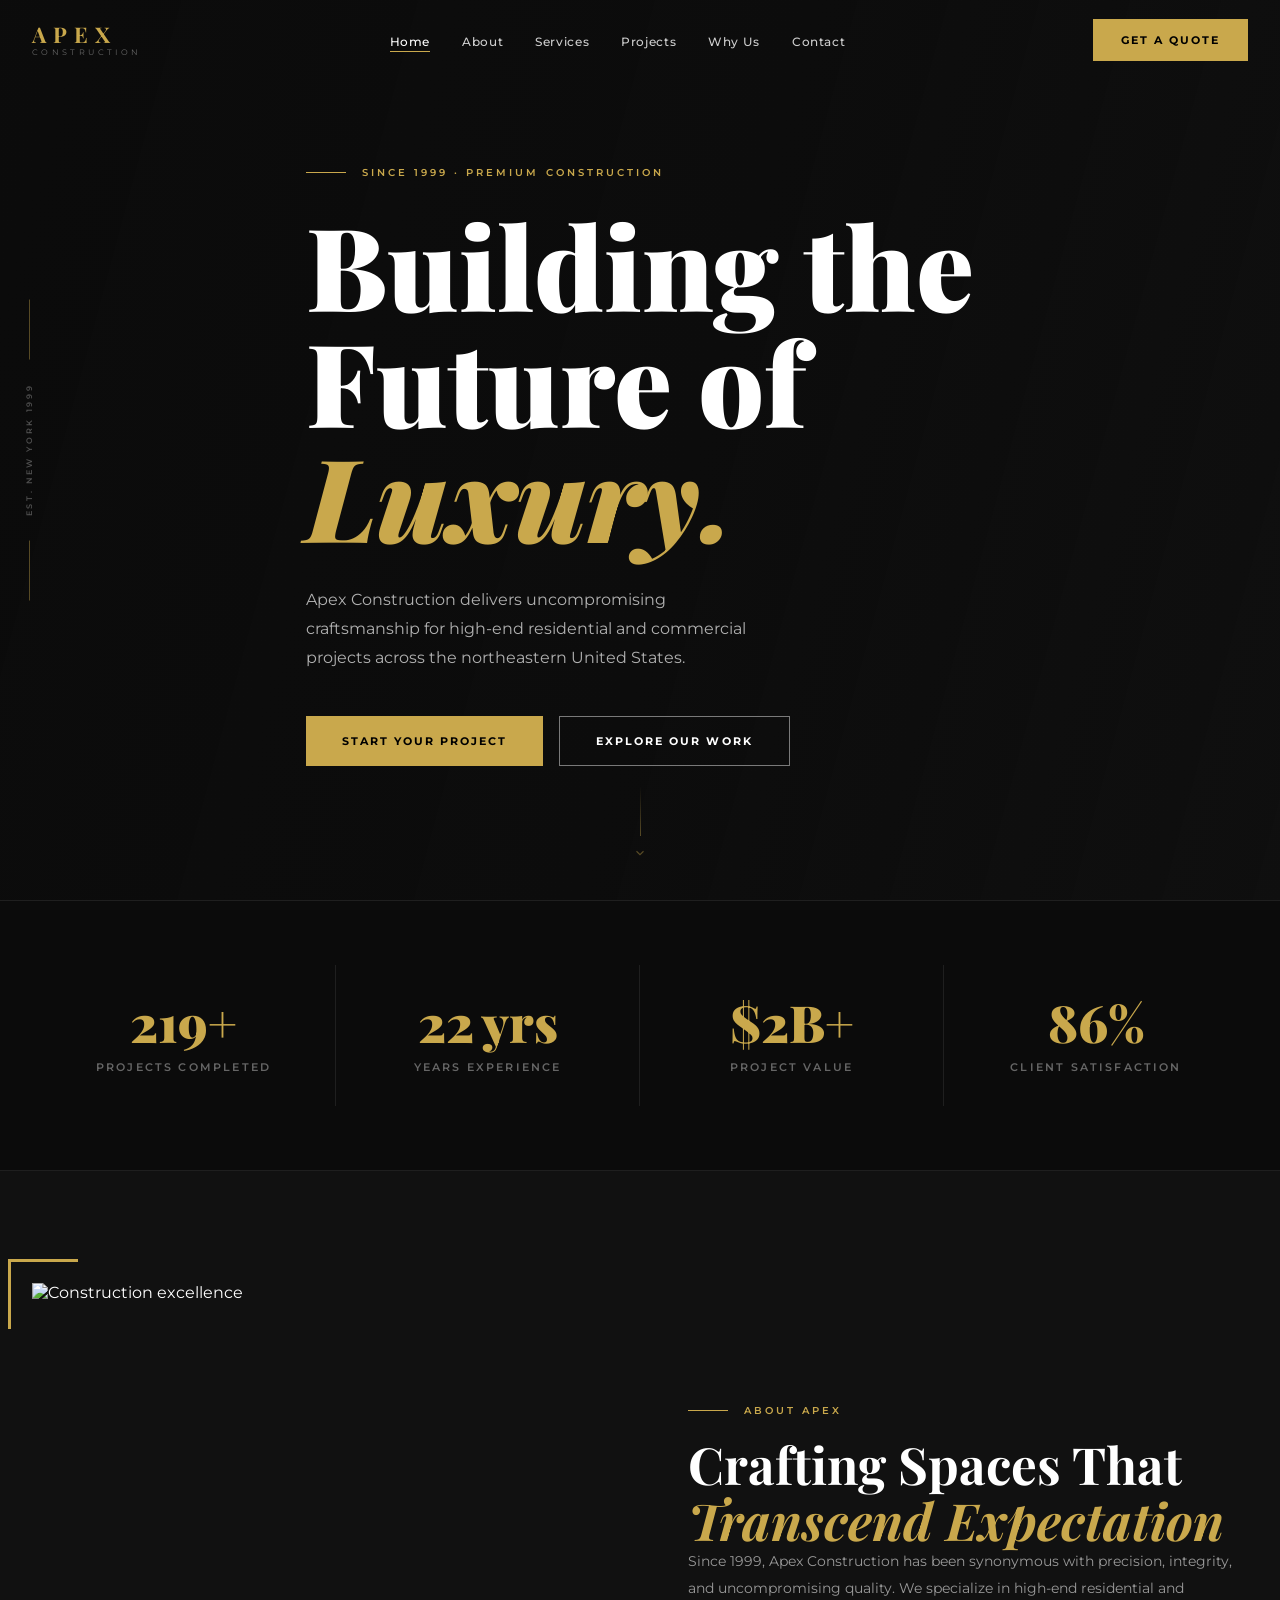
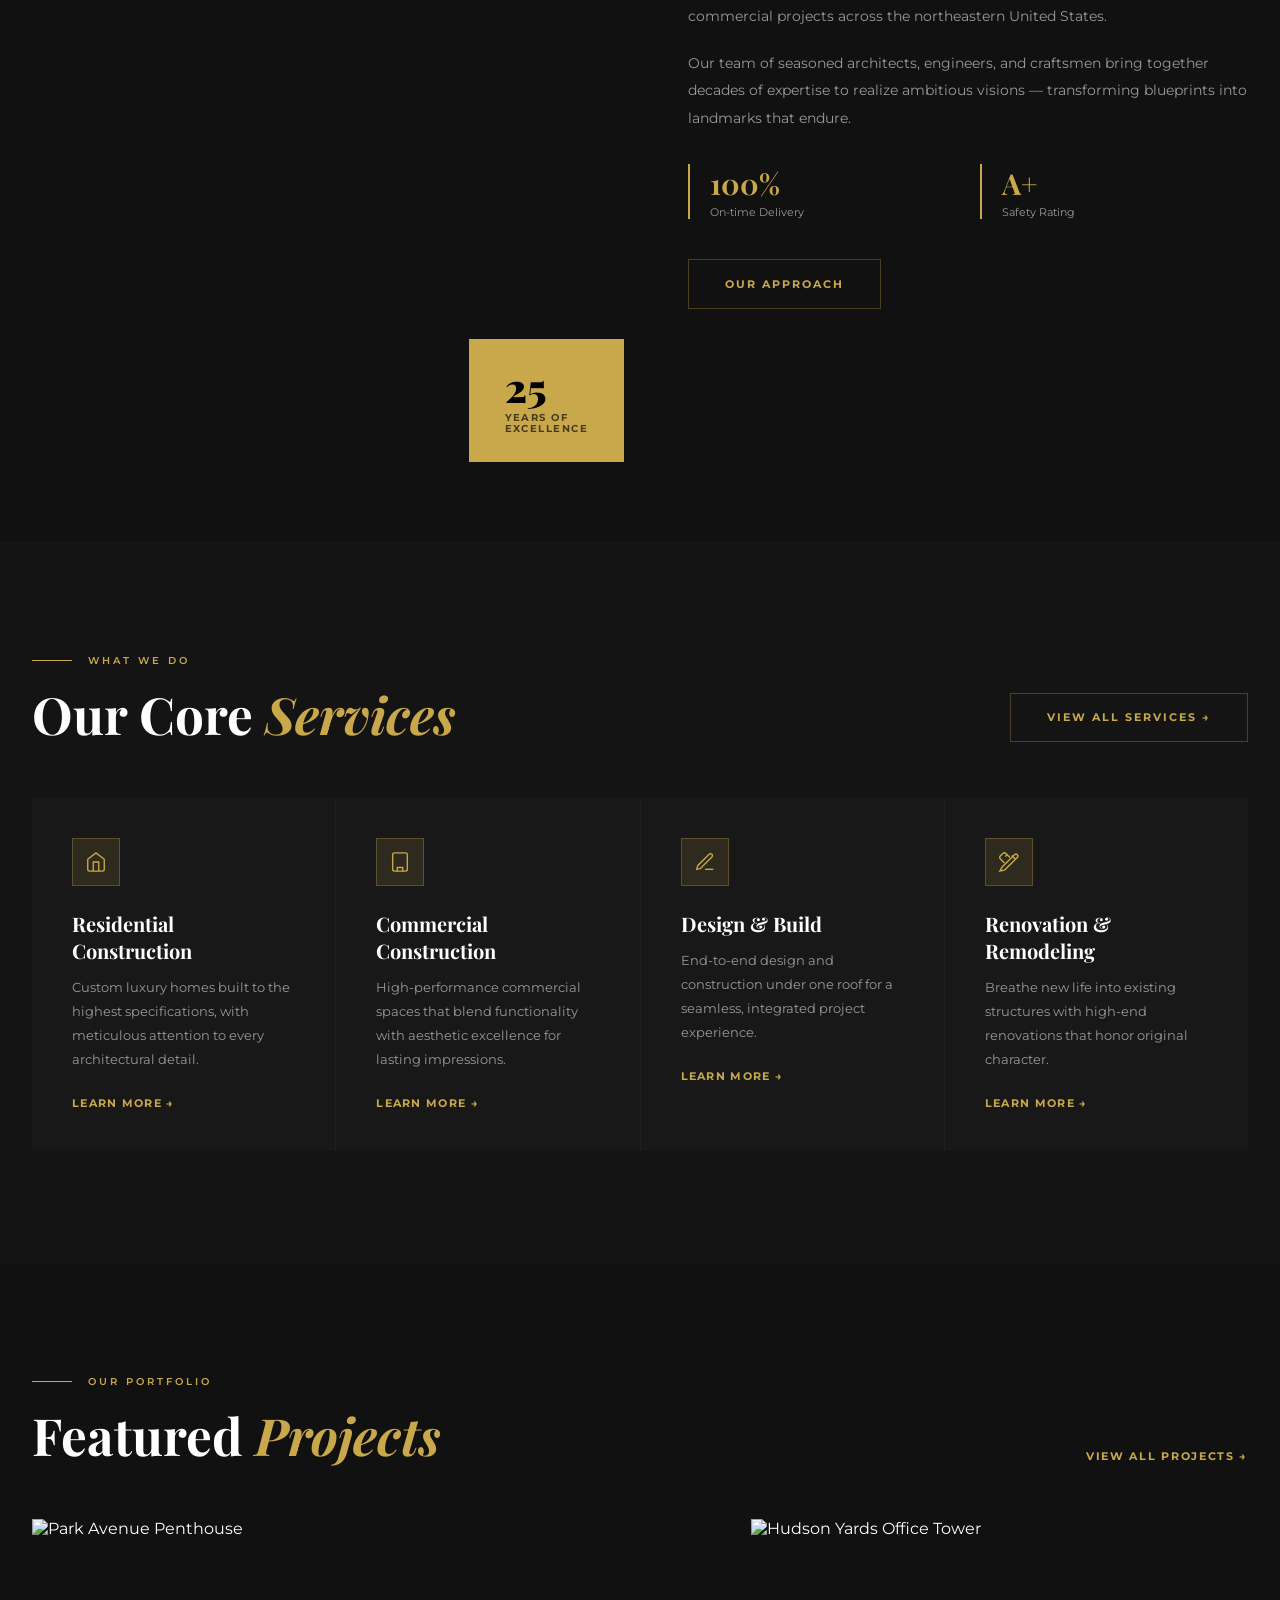
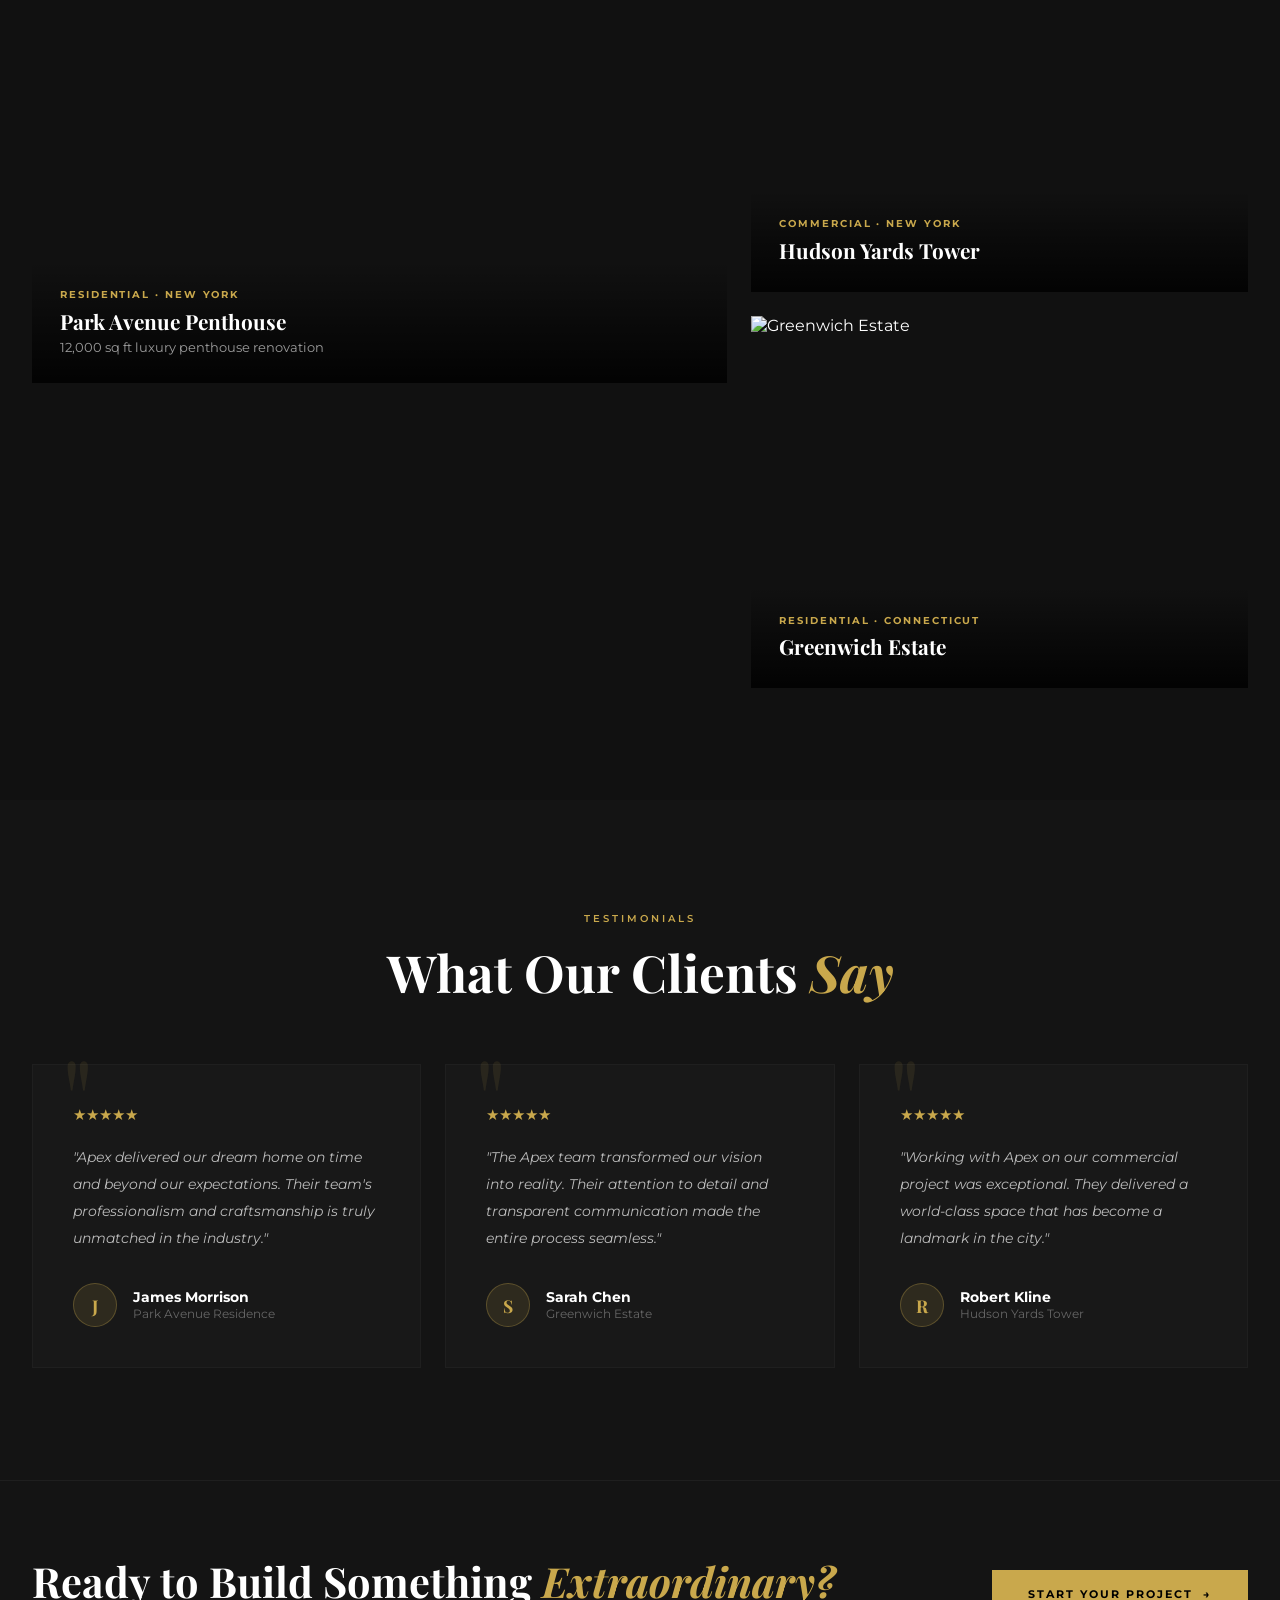
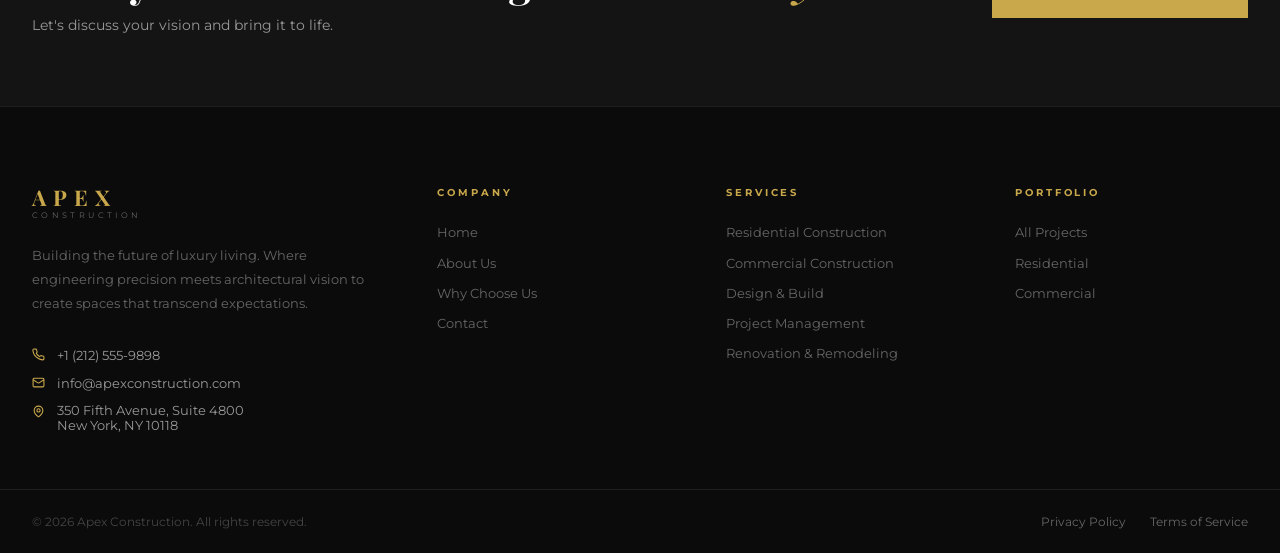
==== index.html @ e9aa9094 "Add files via upload" ====
<!DOCTYPE html>
<html lang="en">
<head>
  <meta charset="UTF-8">
  <meta name="viewport" content="width=device-width, initial-scale=1.0">
  <title>Apex Construction — Building the Future of Luxury</title>
  <link rel="stylesheet" href="global.css">
  <link rel="stylesheet" href="components.css">
  <link rel="stylesheet" href="home.css">
</head>
<body data-page="home">

  <!-- Header Fragment -->
  <div id="header-placeholder"></div>

  <main>

    <!-- ══ HERO ══ -->
    <section id="hero">
      <div class="hero-bg"></div>
      <div class="hero-overlay"></div>
      <div class="hero-side-text hide-mobile">
        <div class="side-line"></div>
        <span class="vertical-text">EST. NEW YORK 1999</span>
        <div class="side-line"></div>
      </div>
      <div class="container hero-content">
        <div class="hero-label reveal">
          <span class="label-line"></span>
          SINCE 1999 · PREMIUM CONSTRUCTION
        </div>
        <h1 class="hero-title reveal delay-1">
          Building the<br>Future of<br>
          <em>Luxury.</em>
        </h1>
        <p class="hero-desc reveal delay-2">
          Apex Construction delivers uncompromising craftsmanship for high-end residential and commercial projects across the northeastern United States.
        </p>
        <div class="hero-btns reveal delay-3">
          <a href="contact.html" class="btn-gold">START YOUR PROJECT</a>
          <a href="projects.html" class="btn-outline">EXPLORE OUR WORK</a>
        </div>
      </div>
      <div class="hero-scroll-hint">
        <div class="scroll-line"></div>
        <svg width="14" height="14" viewBox="0 0 24 24" fill="none" stroke="#C9A84C" stroke-width="2"><path d="m6 9 6 6 6-6"/></svg>
      </div>
    </section>

    <!-- ══ STATS ══ -->
    <section class="stats-section">
      <div class="container">
        <div class="stats-grid">
          <div class="stat-item reveal">
            <div class="stat-number"><span data-target="250" data-suffix="+">0+</span></div>
            <div class="stat-label">Projects Completed</div>
          </div>
          <div class="stat-item reveal delay-1">
            <div class="stat-number"><span data-target="25" data-suffix=" yrs">0 yrs</span></div>
            <div class="stat-label">Years Experience</div>
          </div>
          <div class="stat-item reveal delay-2">
            <div class="stat-number"><span data-prefix="$" data-target="2" data-suffix="B+">$0B+</span></div>
            <div class="stat-label">Project Value</div>
          </div>
          <div class="stat-item reveal delay-3">
            <div class="stat-number"><span data-target="98" data-suffix="%">0%</span></div>
            <div class="stat-label">Client Satisfaction</div>
          </div>
        </div>
      </div>
    </section>

    <!-- ══ ABOUT TEASER ══ -->
    <section class="about-section">
      <div class="container">
        <div class="about-grid">
          <div class="about-image reveal">
            <div class="about-img-wrap">
              <img src="https://images.unsplash.com/photo-1503387762-592deb58ef4e?w=900&q=80" alt="Construction excellence">
            </div>
            <div class="about-badge">
              <span class="badge-num">25</span>
              <span class="badge-label">Years of<br>Excellence</span>
            </div>
            <div class="corner-tl"></div>
          </div>
          <div class="about-text reveal delay-2">
            <div class="label">About Apex</div>
            <h2 class="section-title">Crafting Spaces That<br><em>Transcend Expectation</em></h2>
            <p class="about-desc">
              Since 1999, Apex Construction has been synonymous with precision, integrity, and uncompromising quality. We specialize in high-end residential and commercial projects across the northeastern United States.
            </p>
            <p class="about-desc">
              Our team of seasoned architects, engineers, and craftsmen bring together decades of expertise to realize ambitious visions — transforming blueprints into landmarks that endure.
            </p>
            <div class="about-mini-stats">
              <div class="mini-stat">
                <span class="mini-num">100%</span>
                <span class="mini-label">On-time Delivery</span>
              </div>
              <div class="mini-stat">
                <span class="mini-num">A+</span>
                <span class="mini-label">Safety Rating</span>
              </div>
            </div>
            <a href="about.html" class="btn-outline-gold">OUR APPROACH</a>
          </div>
        </div>
      </div>
    </section>

    <!-- ══ SERVICES TEASER ══ -->
    <section class="services-section">
      <div class="container">
        <div class="section-header reveal">
          <div>
            <div class="label">What We Do</div>
            <h2 class="section-title">Our Core <em>Services</em></h2>
          </div>
          <a href="services.html" class="btn-outline-gold hide-mobile">VIEW ALL SERVICES →</a>
        </div>
        <div class="services-grid">
          <div class="service-card reveal">
            <div class="svc-icon"><svg width="22" height="22" viewBox="0 0 24 24" fill="none" stroke="#C9A84C" stroke-width="1.5"><path d="M3 9l9-7 9 7v11a2 2 0 0 1-2 2H5a2 2 0 0 1-2-2z"/><polyline points="9 22 9 12 15 12 15 22"/></svg></div>
            <h3>Residential Construction</h3>
            <p>Custom luxury homes built to the highest specifications, with meticulous attention to every architectural detail.</p>
            <a href="services.html" class="svc-more">LEARN MORE →</a>
          </div>
          <div class="service-card reveal delay-1">
            <div class="svc-icon"><svg width="22" height="22" viewBox="0 0 24 24" fill="none" stroke="#C9A84C" stroke-width="1.5"><rect width="16" height="20" x="4" y="2" rx="2"/><path d="M9 22v-4h6v4"/><path d="M8 6h.01M16 6h.01M12 6h.01M12 10h.01M12 14h.01M16 10h.01M16 14h.01M8 10h.01M8 14h.01"/></svg></div>
            <h3>Commercial Construction</h3>
            <p>High-performance commercial spaces that blend functionality with aesthetic excellence for lasting impressions.</p>
            <a href="services.html" class="svc-more">LEARN MORE →</a>
          </div>
          <div class="service-card reveal delay-2">
            <div class="svc-icon"><svg width="22" height="22" viewBox="0 0 24 24" fill="none" stroke="#C9A84C" stroke-width="1.5"><path d="M12 20h9"/><path d="M16.5 3.5a2.121 2.121 0 0 1 3 3L7 19l-4 1 1-4L16.5 3.5z"/></svg></div>
            <h3>Design &amp; Build</h3>
            <p>End-to-end design and construction under one roof for a seamless, integrated project experience.</p>
            <a href="services.html" class="svc-more">LEARN MORE →</a>
          </div>
          <div class="service-card reveal delay-3">
            <div class="svc-icon"><svg width="22" height="22" viewBox="0 0 24 24" fill="none" stroke="#C9A84C" stroke-width="1.5"><path d="m15 5 4 4"/><path d="M13 7 8.7 2.7a2.41 2.41 0 0 0-3.4 0L2.7 5.3a2.41 2.41 0 0 0 0 3.4L7 13"/><path d="m8 6 2-2"/><path d="m2 22 5.5-1.5L21 7a2.12 2.12 0 0 0-3-3L4.5 17.5Z"/></svg></div>
            <h3>Renovation &amp; Remodeling</h3>
            <p>Breathe new life into existing structures with high-end renovations that honor original character.</p>
            <a href="services.html" class="svc-more">LEARN MORE →</a>
          </div>
        </div>
      </div>
    </section>

    <!-- ══ PROJECTS TEASER ══ -->
    <section class="projects-section">
      <div class="container">
        <div class="section-header reveal">
          <div>
            <div class="label">Our Portfolio</div>
            <h2 class="section-title">Featured <em>Projects</em></h2>
          </div>
          <a href="projects.html" class="text-link hide-mobile">VIEW ALL PROJECTS →</a>
        </div>
        <div class="projects-grid">
          <div class="proj-card proj-lg reveal">
            <img src="https://images.unsplash.com/photo-1600596542815-ffad4c1539a9?w=1000&q=80" alt="Park Avenue Penthouse">
            <div class="proj-hover-border"></div>
            <div class="proj-info">
              <span class="proj-tag">Residential · New York</span>
              <h3>Park Avenue Penthouse</h3>
              <p>12,000 sq ft luxury penthouse renovation</p>
            </div>
          </div>
          <div class="proj-side">
            <div class="proj-card reveal delay-1">
              <img src="https://images.unsplash.com/photo-1486325212027-8081e485255e?w=700&q=80" alt="Hudson Yards Office Tower">
              <div class="proj-hover-border"></div>
              <div class="proj-info">
                <span class="proj-tag">Commercial · New York</span>
                <h3>Hudson Yards Tower</h3>
              </div>
            </div>
            <div class="proj-card reveal delay-2">
              <img src="https://images.unsplash.com/photo-1512917774080-9991f1c4c750?w=700&q=80" alt="Greenwich Estate">
              <div class="proj-hover-border"></div>
              <div class="proj-info">
                <span class="proj-tag">Residential · Connecticut</span>
                <h3>Greenwich Estate</h3>
              </div>
            </div>
          </div>
        </div>
      </div>
    </section>

    <!-- ══ TESTIMONIALS ══ -->
    <section class="testimonials-section">
      <div class="container">
        <div class="section-center reveal">
          <div class="label label-center">Testimonials</div>
          <h2 class="section-title">What Our Clients <em>Say</em></h2>
        </div>
        <div class="testi-grid">
          <div class="testi-card reveal">
            <div class="stars">★★★★★</div>
            <p>"Apex delivered our dream home on time and beyond our expectations. Their team's professionalism and craftsmanship is truly unmatched in the industry."</p>
            <div class="testi-author">
              <div class="testi-avatar">J</div>
              <div>
                <strong>James Morrison</strong>
                <span>Park Avenue Residence</span>
              </div>
            </div>
          </div>
          <div class="testi-card reveal delay-1">
            <div class="stars">★★★★★</div>
            <p>"The Apex team transformed our vision into reality. Their attention to detail and transparent communication made the entire process seamless."</p>
            <div class="testi-author">
              <div class="testi-avatar">S</div>
              <div>
                <strong>Sarah Chen</strong>
                <span>Greenwich Estate</span>
              </div>
            </div>
          </div>
          <div class="testi-card reveal delay-2">
            <div class="stars">★★★★★</div>
            <p>"Working with Apex on our commercial project was exceptional. They delivered a world-class space that has become a landmark in the city."</p>
            <div class="testi-author">
              <div class="testi-avatar">R</div>
              <div>
                <strong>Robert Kline</strong>
                <span>Hudson Yards Tower</span>
              </div>
            </div>
          </div>
        </div>
      </div>
    </section>

  </main>

  <!-- Footer Fragment -->
  <div id="footer-placeholder"></div>

  <script src="global.js"></script>
  <script src="home.js"></script>
</body>
</html>
---- global.css ----
/* ============================================================
   APEX CONSTRUCTION — GLOBAL STYLES
   Shared across all pages
   ============================================================ */

@import url('https://fonts.googleapis.com/css2?family=Playfair+Display:ital,wght@0,700;0,900;1,700;1,900&family=Cormorant+Garamond:wght@300;400;500;600&family=Montserrat:wght@300;400;500;600;700;800&display=swap');

/* ── CSS Variables ── */
:root {
  --gold:           #C9A84C;
  --gold-light:     #D4B96A;
  --gold-dark:      #A8862E;
  --gold-muted:     rgba(201,168,76,0.12);
  --gold-border:    rgba(201,168,76,0.3);
  --black:          #0b0b0b;
  --dark:           #111111;
  --dark-2:         #141414;
  --dark-3:         #181818;
  --dark-border:    #1f1f1f;
  --dark-border-2:  #2a2a2a;
  --white:          #ffffff;
  --off-white:      #f5f5f0;
  --text-muted:     #999999;
  --text-dim:       #666666;
  --text-faint:     #444444;

  --font-display:   'Playfair Display', Georgia, serif;
  --font-serif:     'Cormorant Garamond', Georgia, serif;
  --font-sans:      'Montserrat', sans-serif;

  --transition:     0.25s ease;
  --transition-slow:0.5s ease;
  --shadow-card:    0 8px 40px rgba(0,0,0,0.5);
  --shadow-gold:    0 0 40px rgba(201,168,76,0.15);
}

/* ── Reset ── */
*, *::before, *::after { box-sizing: border-box; margin: 0; padding: 0; }
html { scroll-behavior: smooth; }
body {
  background: var(--dark);
  color: var(--white);
  font-family: var(--font-sans);
  -webkit-font-smoothing: antialiased;
  overflow-x: hidden;
}
img { display: block; max-width: 100%; }
a { color: inherit; text-decoration: none; }
ul, ol { list-style: none; }

/* ── Container ── */
.container {
  max-width: 1280px;
  margin: 0 auto;
  padding: 0 2rem;
}

/* ── Buttons ── */
.btn-gold {
  display: inline-flex;
  align-items: center;
  gap: 0.6rem;
  background: var(--gold);
  color: #000;
  font-family: var(--font-sans);
  font-size: 0.7rem;
  font-weight: 700;
  letter-spacing: 0.18em;
  text-transform: uppercase;
  padding: 1.05rem 2.25rem;
  border: none;
  cursor: pointer;
  transition: background var(--transition), transform var(--transition);
  text-decoration: none;
  white-space: nowrap;
}
.btn-gold:hover { background: var(--gold-light); transform: translateY(-1px); }

.btn-outline {
  display: inline-flex;
  align-items: center;
  gap: 0.6rem;
  background: transparent;
  color: var(--white);
  font-family: var(--font-sans);
  font-size: 0.7rem;
  font-weight: 700;
  letter-spacing: 0.18em;
  text-transform: uppercase;
  padding: 1.05rem 2.25rem;
  border: 1px solid rgba(255,255,255,0.45);
  cursor: pointer;
  transition: all var(--transition);
  text-decoration: none;
  white-space: nowrap;
}
.btn-outline:hover {
  background: rgba(255,255,255,0.07);
  border-color: rgba(255,255,255,0.8);
}

.btn-outline-gold {
  display: inline-flex;
  align-items: center;
  gap: 0.6rem;
  background: transparent;
  color: var(--gold);
  font-family: var(--font-sans);
  font-size: 0.7rem;
  font-weight: 700;
  letter-spacing: 0.18em;
  text-transform: uppercase;
  padding: 1.05rem 2.25rem;
  border: 1px solid var(--gold-border);
  cursor: pointer;
  transition: all var(--transition);
  text-decoration: none;
}
.btn-outline-gold:hover {
  background: var(--gold-muted);
  border-color: var(--gold);
}

/* ── Section Label ── */
.label {
  display: flex;
  align-items: center;
  gap: 1rem;
  font-size: 0.63rem;
  font-weight: 600;
  letter-spacing: 0.3em;
  text-transform: uppercase;
  color: var(--gold);
  margin-bottom: 1.25rem;
}
.label::before {
  content: '';
  display: block;
  width: 2.5rem;
  height: 1px;
  background: var(--gold);
  flex-shrink: 0;
}

/* ── Section Titles ── */
.section-title {
  font-family: var(--font-display);
  font-size: clamp(2.2rem, 4vw, 3.4rem);
  font-weight: 700;
  line-height: 1.08;
  color: var(--white);
}
.section-title em {
  color: var(--gold);
  font-style: italic;
}

/* ── Scroll Reveal ── */
.reveal {
  opacity: 0;
  transform: translateY(28px);
  transition: opacity 0.7s ease, transform 0.7s ease;
}
.reveal.visible { opacity: 1; transform: translateY(0); }
.reveal.delay-1 { transition-delay: 0.1s; }
.reveal.delay-2 { transition-delay: 0.2s; }
.reveal.delay-3 { transition-delay: 0.3s; }
.reveal.delay-4 { transition-delay: 0.4s; }

/* ── Page Hero (inner pages) ── */
.page-hero {
  min-height: 420px;
  display: flex;
  align-items: flex-end;
  padding: 0;
  position: relative;
  overflow: hidden;
}
.page-hero-bg {
  position: absolute;
  inset: 0;
  background-size: cover;
  background-position: center;
}
.page-hero-overlay {
  position: absolute;
  inset: 0;
  background: linear-gradient(105deg, rgba(11,11,11,0.9) 0%, rgba(11,11,11,0.65) 100%);
}
.page-hero-content {
  position: relative;
  z-index: 10;
  width: 100%;
  padding: 7rem 0 4rem;
}

/* ── Gold Divider ── */
.gold-divider {
  width: 3rem;
  height: 2px;
  background: var(--gold);
  margin: 1.5rem 0;
}

/* ── Card hover lift ── */
.card-hover {
  transition: transform 0.3s ease, box-shadow 0.3s ease;
}
.card-hover:hover {
  transform: translateY(-6px);
  box-shadow: var(--shadow-card);
}

/* ── Responsive helpers ── */
@media (max-width: 900px) {
  .hide-mobile { display: none !important; }
  .container { padding: 0 1.25rem; }
}
@media (min-width: 901px) {
  .hide-desktop { display: none !important; }
}
---- components.css ----
/* ============================================================
   APEX CONSTRUCTION — HEADER & FOOTER CSS
   Shared component styles for fragments
   ============================================================ */

/* ─────────────────────────────────────────
   HEADER
───────────────────────────────────────── */
#site-header {
  position: fixed;
  top: 0; left: 0; right: 0;
  z-index: 1000;
  background: transparent;
  transition: background 0.35s ease, box-shadow 0.35s ease, backdrop-filter 0.35s ease;
}
#site-header.scrolled {
  background: rgba(11,11,11,0.96);
  box-shadow: 0 2px 30px rgba(0,0,0,0.5);
  backdrop-filter: blur(14px);
}
.nav-inner {
  display: flex;
  align-items: center;
  justify-content: space-between;
  height: 5rem;
}
.logo {
  display: flex;
  flex-direction: column;
  line-height: 1;
}
.logo-name {
  font-family: var(--font-display);
  font-size: 1.35rem;
  font-weight: 700;
  color: var(--gold);
  letter-spacing: 0.32em;
}
.logo-sub {
  font-size: 0.5rem;
  color: var(--text-dim);
  letter-spacing: 0.42em;
  text-transform: uppercase;
  margin-top: 2px;
}
.nav-links {
  display: flex;
  align-items: center;
  gap: 2rem;
}
.nav-link {
  font-size: 0.78rem;
  font-weight: 500;
  letter-spacing: 0.05em;
  color: rgba(255,255,255,0.8);
  position: relative;
  padding-bottom: 3px;
  transition: color 0.2s;
}
.nav-link::after {
  content: '';
  position: absolute;
  bottom: 0; left: 0;
  width: 0; height: 1px;
  background: var(--gold);
  transition: width 0.3s ease;
}
.nav-link:hover,
.nav-link.active { color: #fff; }
.nav-link:hover::after,
.nav-link.active::after { width: 100%; }

.nav-cta { font-size: 0.68rem !important; padding: 0.85rem 1.75rem !important; }

/* Hamburger */
.hamburger {
  background: none;
  border: none;
  cursor: pointer;
  display: flex;
  flex-direction: column;
  gap: 5px;
  padding: 6px;
}
.hamburger span {
  display: block;
  height: 1.5px;
  background: #fff;
  transition: all 0.3s;
}
.hamburger span:nth-child(1) { width: 24px; }
.hamburger span:nth-child(2) { width: 24px; }
.hamburger span:nth-child(3) { width: 16px; }
.hamburger.open span:nth-child(1) { transform: translateY(6.5px) rotate(45deg); width: 24px; }
.hamburger.open span:nth-child(2) { opacity: 0; }
.hamburger.open span:nth-child(3) { transform: translateY(-6.5px) rotate(-45deg); width: 24px; }

/* Mobile menu */
.mobile-menu {
  display: none;
  background: rgba(11,11,11,0.98);
  border-top: 1px solid var(--gold-border);
  padding: 1.5rem 2rem 2rem;
}
.mobile-menu.open { display: block; }
.mobile-menu ul {
  display: flex;
  flex-direction: column;
  gap: 1.1rem;
}
.mobile-menu .nav-link { font-size: 0.9rem; }
.mobile-cta-btn {
  display: inline-flex !important;
  margin-top: 0.5rem;
}


/* ─────────────────────────────────────────
   FOOTER
───────────────────────────────────────── */
#site-footer {
  background: var(--black);
}

/* CTA Banner */
.footer-cta {
  background: var(--dark-2);
  border-top: 1px solid var(--dark-border);
  border-bottom: 1px solid var(--dark-border);
  padding: 4.5rem 0;
}
.footer-cta-inner {
  display: flex;
  flex-wrap: wrap;
  align-items: center;
  justify-content: space-between;
  gap: 2.5rem;
}
.footer-cta-text h2 {
  font-family: var(--font-display);
  font-size: clamp(1.75rem, 3.5vw, 2.6rem);
  font-weight: 700;
  color: var(--white);
  margin-bottom: 0.5rem;
}
.footer-cta-text h2 em { color: var(--gold); font-style: italic; }
.footer-cta-text p { color: var(--text-muted); font-size: 0.9rem; }

/* Main Footer */
.footer-main { padding: 5rem 0 3.5rem; }
.footer-grid {
  display: grid;
  grid-template-columns: 1.5fr 1fr 1fr 1fr;
  gap: 3.5rem;
}
@media (max-width: 1024px) { .footer-grid { grid-template-columns: 1fr 1fr; } }
@media (max-width: 600px)  { .footer-grid { grid-template-columns: 1fr; } }

.footer-brand .logo { margin-bottom: 1.5rem; display: inline-flex; }
.footer-tagline {
  color: var(--text-dim);
  font-size: 0.82rem;
  line-height: 1.85;
  margin-bottom: 2rem;
}
.footer-contacts {
  display: flex;
  flex-direction: column;
  gap: 0.8rem;
}
.footer-contact-item {
  display: flex;
  align-items: flex-start;
  gap: 0.75rem;
  color: var(--text-muted);
  font-size: 0.8rem;
  transition: color 0.2s;
}
a.footer-contact-item:hover { color: var(--gold); }

.footer-col-title {
  font-size: 0.6rem;
  font-weight: 700;
  letter-spacing: 0.3em;
  text-transform: uppercase;
  color: var(--gold);
  margin-bottom: 1.5rem;
}
.footer-col ul {
  display: flex;
  flex-direction: column;
  gap: 0.7rem;
}
.footer-link {
  font-size: 0.83rem;
  color: var(--text-dim);
  transition: color 0.2s, padding-left 0.2s;
  display: inline-block;
}
.footer-link:hover { color: var(--gold); padding-left: 4px; }

/* Bottom bar */
.footer-bottom {
  border-top: 1px solid var(--dark-border);
  padding: 1.5rem 0;
}
.footer-bottom-inner {
  display: flex;
  flex-wrap: wrap;
  align-items: center;
  justify-content: space-between;
  gap: 1rem;
}
.footer-bottom p {
  font-size: 0.75rem;
  color: var(--text-faint);
}
.footer-legal {
  display: flex;
  gap: 1.5rem;
}
.footer-legal .footer-link { font-size: 0.75rem; }
---- home.css ----
/* ============================================================
   HOME PAGE — home.css
   ============================================================ */

/* ── Hero ── */
#hero {
  position: relative;
  min-height: 100vh;
  display: flex;
  align-items: center;
  overflow: hidden;
}
.hero-bg {
  position: absolute; inset: 0;
  background-image: url('https://images.unsplash.com/photo-1600585154340-be6161a56a0c?w=1800&q=80');
  background-size: cover;
  background-position: center;
  animation: heroZoom 14s ease-out forwards;
}
@keyframes heroZoom {
  from { transform: scale(1.07); }
  to   { transform: scale(1.0); }
}
.hero-overlay {
  position: absolute; inset: 0;
  background: linear-gradient(105deg, rgba(11,11,11,0.93) 0%, rgba(11,11,11,0.72) 55%, rgba(11,11,11,0.28) 100%);
}
.hero-side-text {
  position: absolute;
  left: 1.5rem; top: 50%;
  transform: translateY(-50%);
  display: flex; flex-direction: column;
  align-items: center; gap: 1.5rem;
  z-index: 10;
}
.side-line { width: 1px; height: 60px; background: rgba(201,168,76,0.4); }
.vertical-text {
  writing-mode: vertical-rl;
  text-orientation: mixed;
  transform: rotate(180deg);
  font-size: 0.52rem;
  letter-spacing: 0.32em;
  font-weight: 600;
  text-transform: uppercase;
  color: rgba(255,255,255,0.28);
}
.hero-content {
  position: relative;
  z-index: 10;
  padding-top: 6rem;
  padding-bottom: 4rem;
}
.hero-label {
  display: flex;
  align-items: center;
  gap: 1rem;
  font-size: 0.63rem;
  font-weight: 600;
  letter-spacing: 0.3em;
  text-transform: uppercase;
  color: var(--gold);
  margin-bottom: 1.75rem;
}
.label-line {
  width: 2.5rem; height: 1px;
  background: var(--gold);
  flex-shrink: 0;
}
.hero-title {
  font-family: var(--font-display);
  font-size: clamp(3.5rem, 9vw, 7.5rem);
  font-weight: 900;
  line-height: 1.0;
  max-width: 750px;
  margin-bottom: 2rem;
}
.hero-title em {
  color: var(--gold);
  font-style: italic;
}
.hero-desc {
  font-size: 0.98rem;
  color: rgba(255,255,255,0.68);
  max-width: 440px;
  line-height: 1.85;
  margin-bottom: 2.75rem;
}
.hero-btns {
  display: flex;
  flex-wrap: wrap;
  gap: 1rem;
}
.hero-scroll-hint {
  position: absolute;
  bottom: 2.5rem; left: 50%;
  transform: translateX(-50%);
  display: flex; flex-direction: column;
  align-items: center; gap: 0.6rem;
  z-index: 10;
  opacity: 0.4;
}
.scroll-line { width: 1px; height: 50px; background: linear-gradient(to bottom, transparent, var(--gold)); }

/* ── Stats ── */
.stats-section {
  background: var(--black);
  border-top: 1px solid var(--dark-border);
  border-bottom: 1px solid var(--dark-border);
  padding: 4rem 0;
}
.stats-grid {
  display: grid;
  grid-template-columns: repeat(4, 1fr);
}
.stat-item {
  padding: 2rem 2.5rem;
  text-align: center;
  border-right: 1px solid var(--dark-border);
}
.stat-item:last-child { border-right: none; }
.stat-number {
  font-family: var(--font-display);
  font-size: clamp(2.5rem, 4vw, 3.5rem);
  font-weight: 900;
  color: var(--gold);
  line-height: 1;
  margin-bottom: 0.75rem;
}
.stat-label {
  font-size: 0.68rem;
  font-weight: 600;
  letter-spacing: 0.2em;
  text-transform: uppercase;
  color: var(--text-dim);
}
@media (max-width: 700px) {
  .stats-grid { grid-template-columns: 1fr 1fr; }
  .stat-item { border-right: none; border-bottom: 1px solid var(--dark-border); }
  .stat-item:nth-child(odd) { border-right: 1px solid var(--dark-border); }
}

/* ── About ── */
.about-section { padding: 7rem 0; background: var(--dark); }
.about-grid {
  display: grid;
  grid-template-columns: 1fr 1fr;
  gap: 6rem;
  align-items: center;
}
.about-img-wrap {
  aspect-ratio: 3/4;
  overflow: hidden;
}
.about-img-wrap img { width: 100%; height: 100%; object-fit: cover; }
.about-image { position: relative; }
.about-badge {
  position: absolute;
  bottom: -2rem; right: -2rem;
  background: var(--gold);
  padding: 1.75rem 2.25rem;
  z-index: 10;
}
.badge-num {
  display: block;
  font-family: var(--font-display);
  font-size: 2.5rem;
  font-weight: 900;
  color: #000;
  line-height: 1;
}
.badge-label {
  display: block;
  font-size: 0.6rem;
  font-weight: 700;
  letter-spacing: 0.15em;
  text-transform: uppercase;
  color: rgba(0,0,0,0.65);
  margin-top: 0.3rem;
}
.corner-tl {
  position: absolute;
  top: -1.5rem; left: -1.5rem;
  width: 70px; height: 70px;
  border-top: 3px solid var(--gold);
  border-left: 3px solid var(--gold);
}
.about-desc {
  color: var(--text-muted);
  font-size: 0.9rem;
  line-height: 1.9;
  margin-bottom: 1.25rem;
}
.about-mini-stats {
  display: grid;
  grid-template-columns: 1fr 1fr;
  gap: 1.5rem;
  margin: 2rem 0 2.5rem;
}
.mini-stat {
  border-left: 2px solid var(--gold);
  padding-left: 1.25rem;
}
.mini-num {
  display: block;
  font-family: var(--font-display);
  font-size: 1.8rem;
  font-weight: 700;
  color: var(--gold);
}
.mini-label {
  display: block;
  font-size: 0.7rem;
  color: var(--text-muted);
  margin-top: 0.2rem;
}

/* ── Services ── */
.services-section { padding: 7rem 0; background: var(--dark-2); }
.section-header {
  display: flex;
  flex-wrap: wrap;
  align-items: flex-end;
  justify-content: space-between;
  gap: 2rem;
  margin-bottom: 3.5rem;
}
.services-grid {
  display: grid;
  grid-template-columns: repeat(auto-fit, minmax(270px, 1fr));
  gap: 1px;
  background: var(--dark-border);
}
.service-card {
  background: var(--dark-3);
  padding: 2.5rem;
  position: relative;
  overflow: hidden;
  transition: transform 0.3s, background 0.3s;
}
.service-card::before {
  content: '';
  position: absolute; top: 0; left: 0;
  width: 2px; height: 0;
  background: var(--gold);
  transition: height 0.4s ease;
}
.service-card:hover { background: #1c1c1c; transform: translateY(-3px); }
.service-card:hover::before { height: 100%; }
.svc-icon {
  width: 48px; height: 48px;
  background: var(--gold-muted);
  border: 1px solid var(--gold-border);
  display: flex; align-items: center; justify-content: center;
  margin-bottom: 1.5rem;
}
.service-card h3 {
  font-family: var(--font-display);
  font-size: 1.25rem;
  font-weight: 700;
  color: var(--white);
  margin-bottom: 0.75rem;
}
.service-card p {
  color: var(--text-muted);
  font-size: 0.83rem;
  line-height: 1.8;
}
.svc-more {
  display: inline-flex;
  align-items: center;
  gap: 0.4rem;
  margin-top: 1.5rem;
  font-size: 0.68rem;
  font-weight: 700;
  letter-spacing: 0.12em;
  color: var(--gold);
  transition: gap 0.2s;
}
.svc-more:hover { gap: 0.75rem; }

/* ── Projects ── */
.projects-section { padding: 7rem 0; background: var(--dark); }
.projects-grid {
  display: grid;
  grid-template-columns: 7fr 5fr;
  gap: 1.5rem;
}
.proj-side { display: flex; flex-direction: column; gap: 1.5rem; }
.proj-card {
  position: relative;
  overflow: hidden;
  aspect-ratio: 4/3;
  cursor: pointer;
  display: block;
}
.proj-lg { aspect-ratio: 3/2; }
.proj-card img {
  width: 100%; height: 100%;
  object-fit: cover;
  transition: transform 0.6s ease;
  display: block;
}
.proj-card:hover img { transform: scale(1.07); }
.proj-hover-border {
  position: absolute; inset: 0;
  border: 2px solid transparent;
  transition: border-color 0.3s;
  z-index: 2;
}
.proj-card:hover .proj-hover-border { border-color: rgba(201,168,76,0.5); }
.proj-info {
  position: absolute; bottom: 0; left: 0; right: 0;
  padding: 1.75rem;
  background: linear-gradient(0deg, rgba(0,0,0,0.85) 0%, transparent 100%);
  z-index: 3;
}
.proj-tag {
  display: block;
  font-size: 0.6rem;
  font-weight: 700;
  letter-spacing: 0.2em;
  text-transform: uppercase;
  color: var(--gold);
  margin-bottom: 0.4rem;
}
.proj-info h3 {
  font-family: var(--font-display);
  font-size: 1.3rem;
  font-weight: 700;
  color: #fff;
}
.proj-info p { font-size: 0.8rem; color: rgba(255,255,255,0.6); margin-top: 0.3rem; }
.text-link {
  font-size: 0.7rem;
  font-weight: 700;
  letter-spacing: 0.15em;
  text-transform: uppercase;
  color: var(--gold);
  transition: opacity 0.2s;
}
.text-link:hover { opacity: 0.75; }

/* ── Testimonials ── */
.testimonials-section { padding: 7rem 0; background: var(--dark-2); }
.section-center { text-align: center; margin-bottom: 4rem; }
.label-center { justify-content: center; }
.label-center::before { display: none; }
.testi-grid {
  display: grid;
  grid-template-columns: repeat(auto-fit, minmax(290px, 1fr));
  gap: 1.5rem;
}
.testi-card {
  background: var(--dark-3);
  border: 1px solid var(--dark-border);
  padding: 2.5rem;
  position: relative;
  transition: border-color 0.3s;
}
.testi-card::before {
  content: '"';
  font-family: var(--font-display);
  font-size: 7rem;
  color: rgba(201,168,76,0.1);
  position: absolute;
  top: -1.5rem; left: 1.75rem;
  line-height: 1;
  pointer-events: none;
}
.testi-card:hover { border-color: var(--gold-border); }
.stars { color: var(--gold); font-size: 0.95rem; margin-bottom: 1.25rem; }
.testi-card p {
  color: #bbb;
  font-size: 0.88rem;
  line-height: 1.9;
  font-style: italic;
  margin-bottom: 2rem;
}
.testi-author {
  display: flex;
  align-items: center;
  gap: 1rem;
}
.testi-avatar {
  width: 44px; height: 44px;
  border-radius: 50%;
  background: var(--gold-muted);
  border: 1px solid var(--gold-border);
  display: flex; align-items: center; justify-content: center;
  font-family: var(--font-display);
  font-size: 1.1rem;
  font-weight: 700;
  color: var(--gold);
  flex-shrink: 0;
}
.testi-author strong { display: block; font-size: 0.85rem; color: #fff; }
.testi-author span { display: block; font-size: 0.72rem; color: var(--text-dim); margin-top: 2px; }

/* ── Responsive ── */
@media (max-width: 900px) {
  .about-grid { grid-template-columns: 1fr; }
  .about-image { margin-bottom: 4rem; }
  .about-badge { right: 0; }
  .projects-grid { grid-template-columns: 1fr; }
  .proj-lg { aspect-ratio: 4/3; }
}
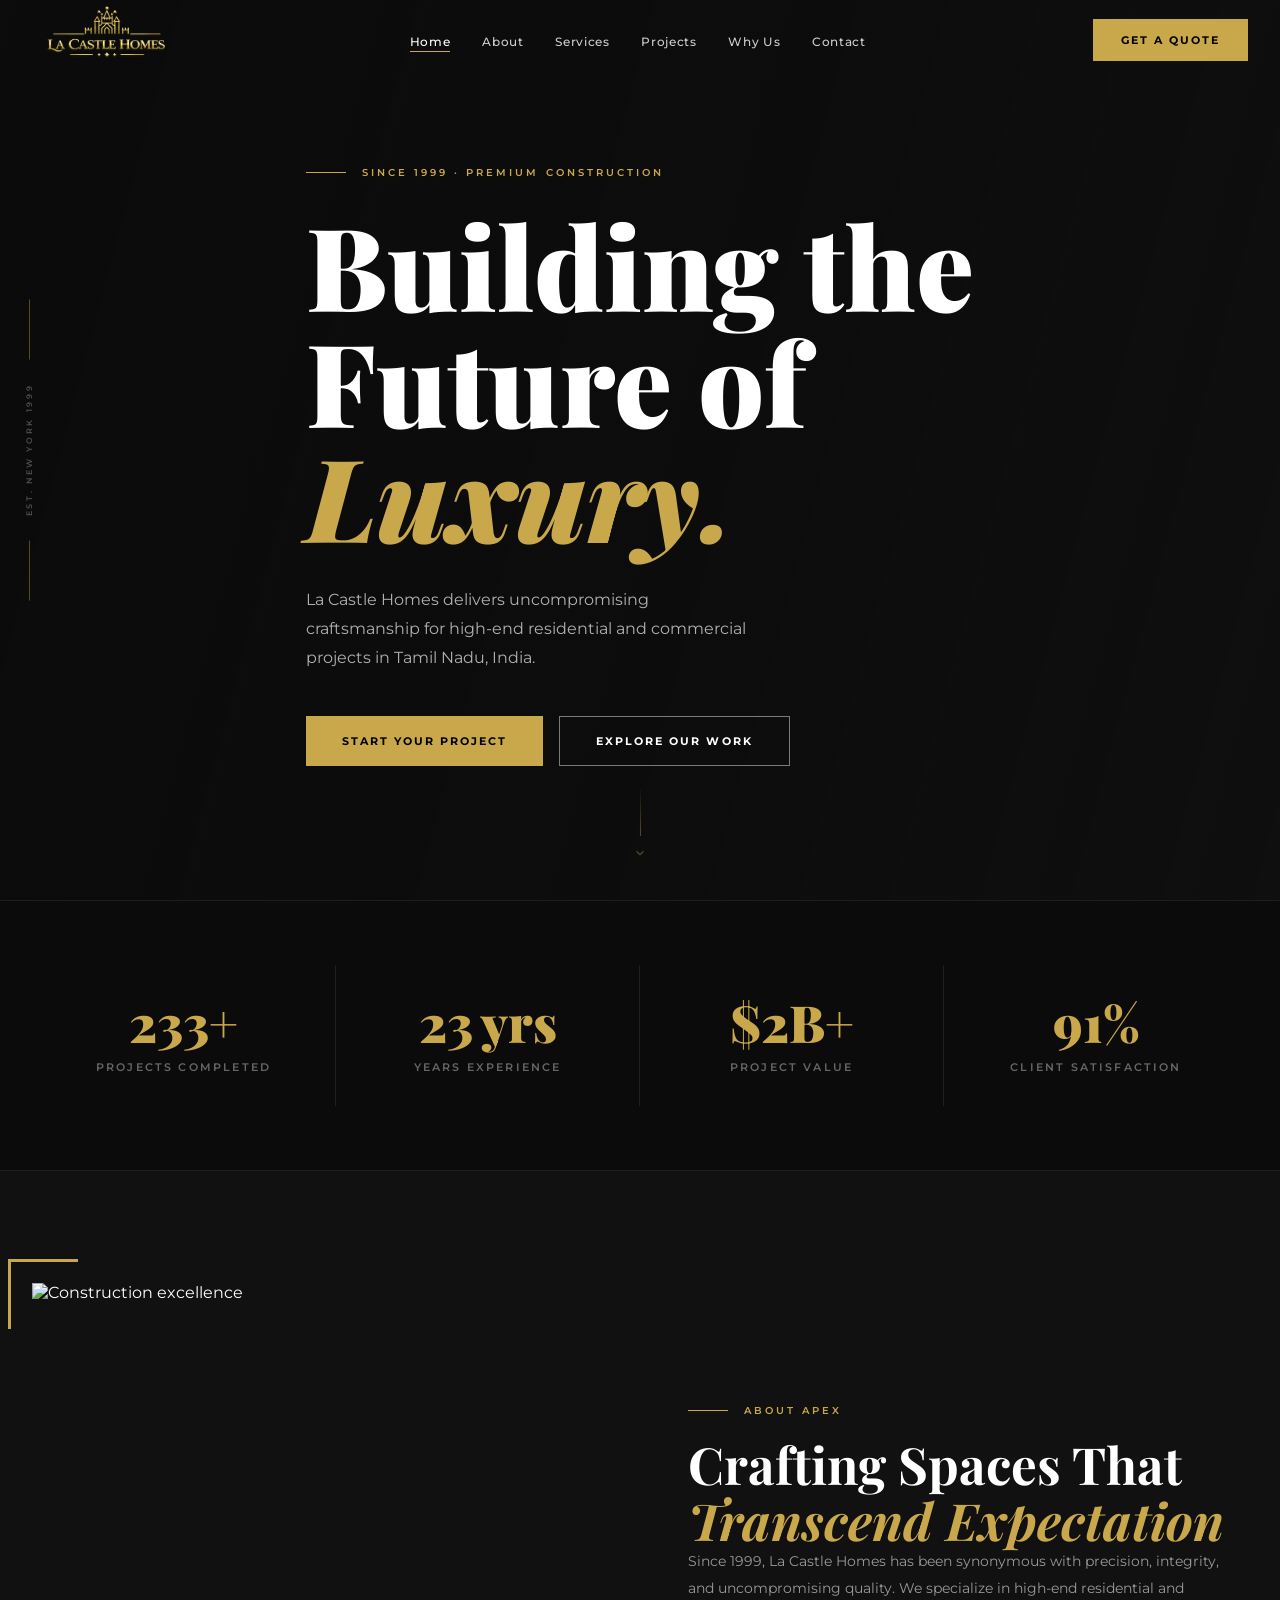
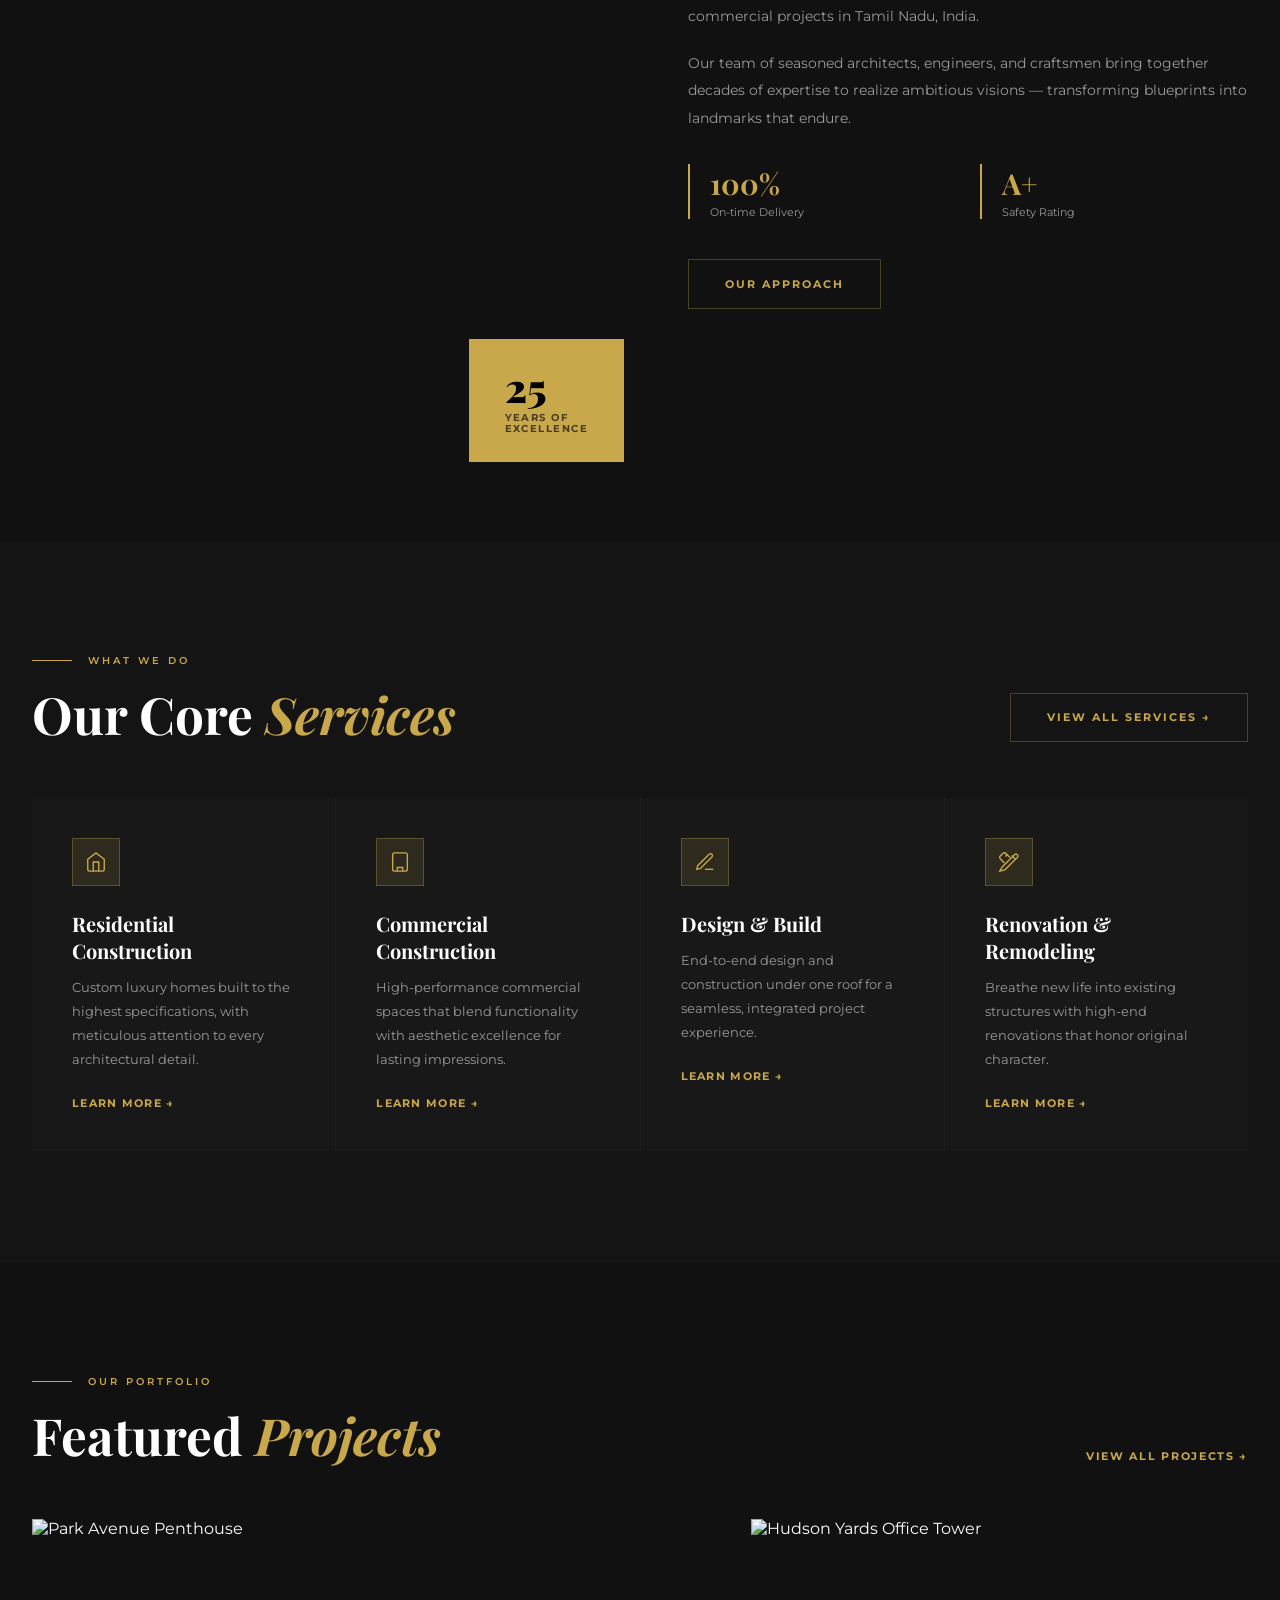
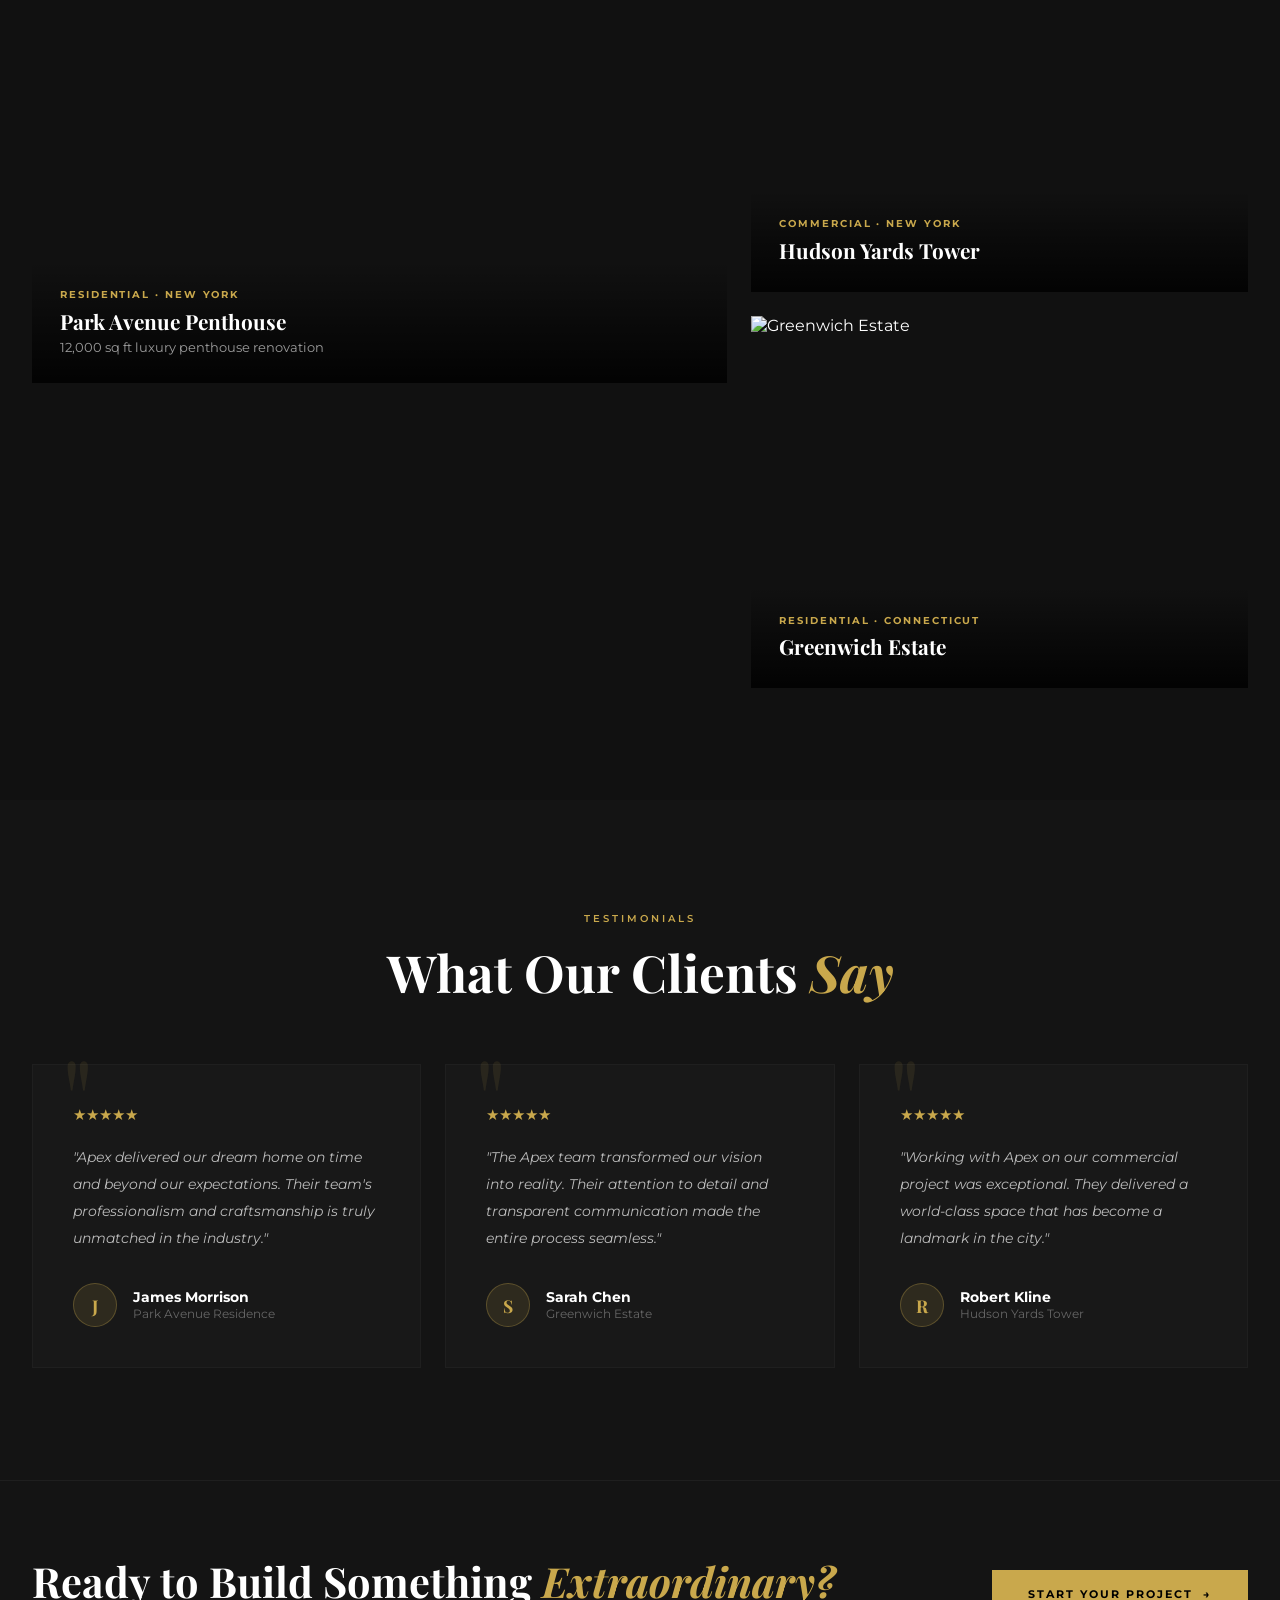
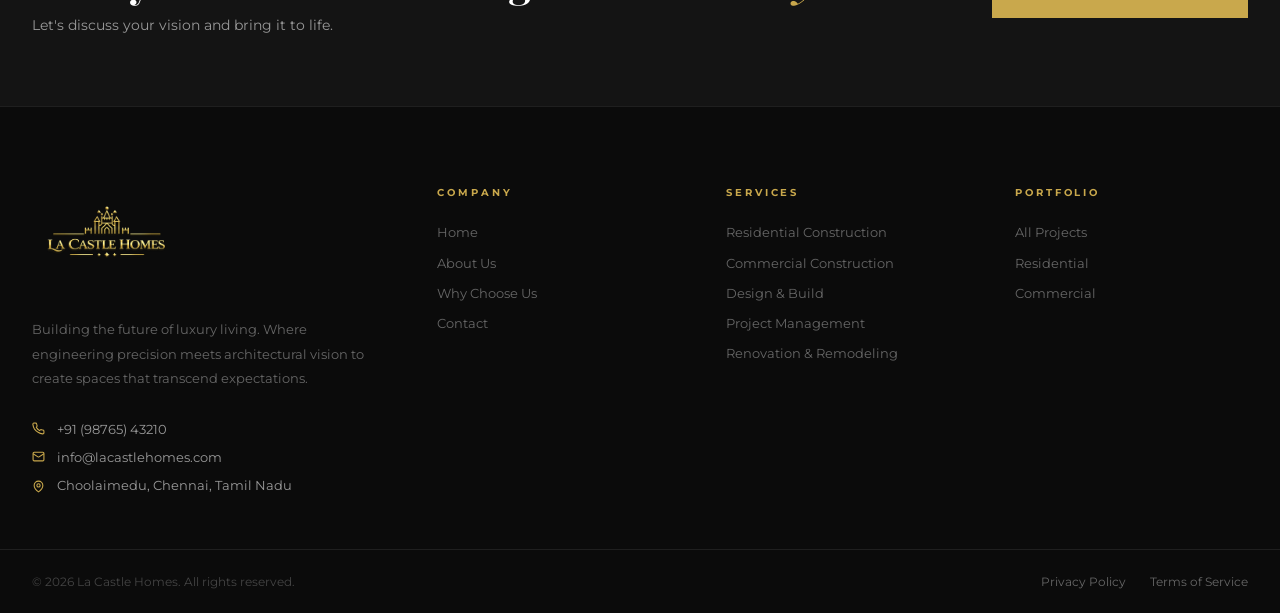
==== commit 0f7e5181: "Service region updated" ====
--- a/index.html
+++ b/index.html
@@ -3,7 +3,7 @@
 <head>
   <meta charset="UTF-8">
   <meta name="viewport" content="width=device-width, initial-scale=1.0">
-  <title>Apex Construction — Building the Future of Luxury</title>
+  <title>La Castle Homes — Building the Future of Luxury</title>
   <link rel="stylesheet" href="global.css">
   <link rel="stylesheet" href="components.css">
   <link rel="stylesheet" href="home.css">
@@ -34,7 +34,7 @@
           <em>Luxury.</em>
         </h1>
         <p class="hero-desc reveal delay-2">
-          Apex Construction delivers uncompromising craftsmanship for high-end residential and commercial projects across the northeastern United States.
+          La Castle Homes delivers uncompromising craftsmanship for high-end residential and commercial projects in Tamil Nadu, India.
         </p>
         <div class="hero-btns reveal delay-3">
           <a href="contact.html" class="btn-gold">START YOUR PROJECT</a>
@@ -89,7 +89,7 @@
             <div class="label">About Apex</div>
             <h2 class="section-title">Crafting Spaces That<br><em>Transcend Expectation</em></h2>
             <p class="about-desc">
-              Since 1999, Apex Construction has been synonymous with precision, integrity, and uncompromising quality. We specialize in high-end residential and commercial projects across the northeastern United States.
+              Since 1999, La Castle Homes has been synonymous with precision, integrity, and uncompromising quality. We specialize in high-end residential and commercial projects in Tamil Nadu, India.
             </p>
             <p class="about-desc">
               Our team of seasoned architects, engineers, and craftsmen bring together decades of expertise to realize ambitious visions — transforming blueprints into landmarks that endure.
--- a/global.css
+++ b/global.css
@@ -1,5 +1,5 @@
 /* ============================================================
-   APEX CONSTRUCTION — GLOBAL STYLES
+   LA CASTLE HOMES — GLOBAL STYLES
    Shared across all pages
    ============================================================ */
 
--- a/components.css
+++ b/components.css
@@ -1,5 +1,5 @@
 /* ============================================================
-   APEX CONSTRUCTION — HEADER & FOOTER CSS
+   LA CASTLE HOMES — HEADER & FOOTER CSS
    Shared component styles for fragments
    ============================================================ */
 
@@ -43,6 +43,13 @@
   text-transform: uppercase;
   margin-top: 2px;
 }
+.logo-img {
+  height: 100px;
+  width: auto;
+  object-fit: contain;
+  display: block;
+  margin-top: 6px;
+}
 .nav-links {
   display: flex;
   align-items: center;
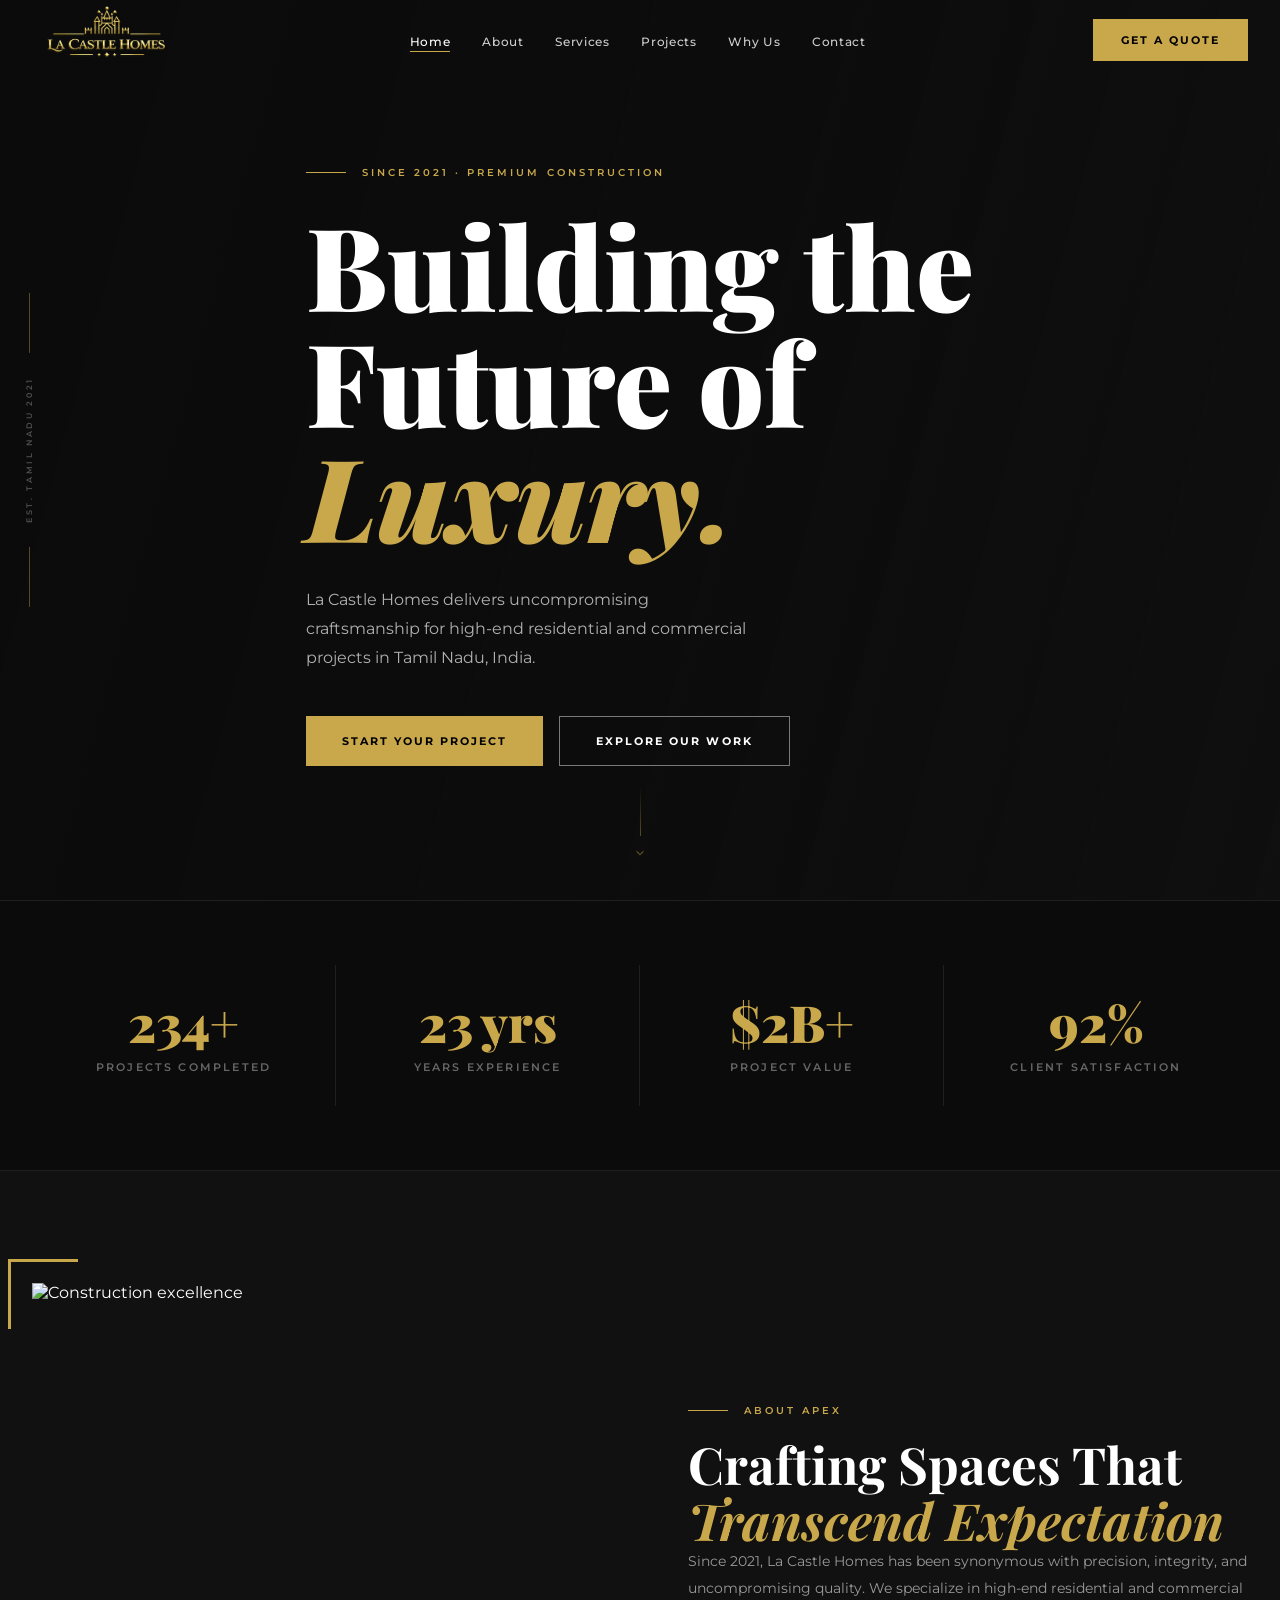
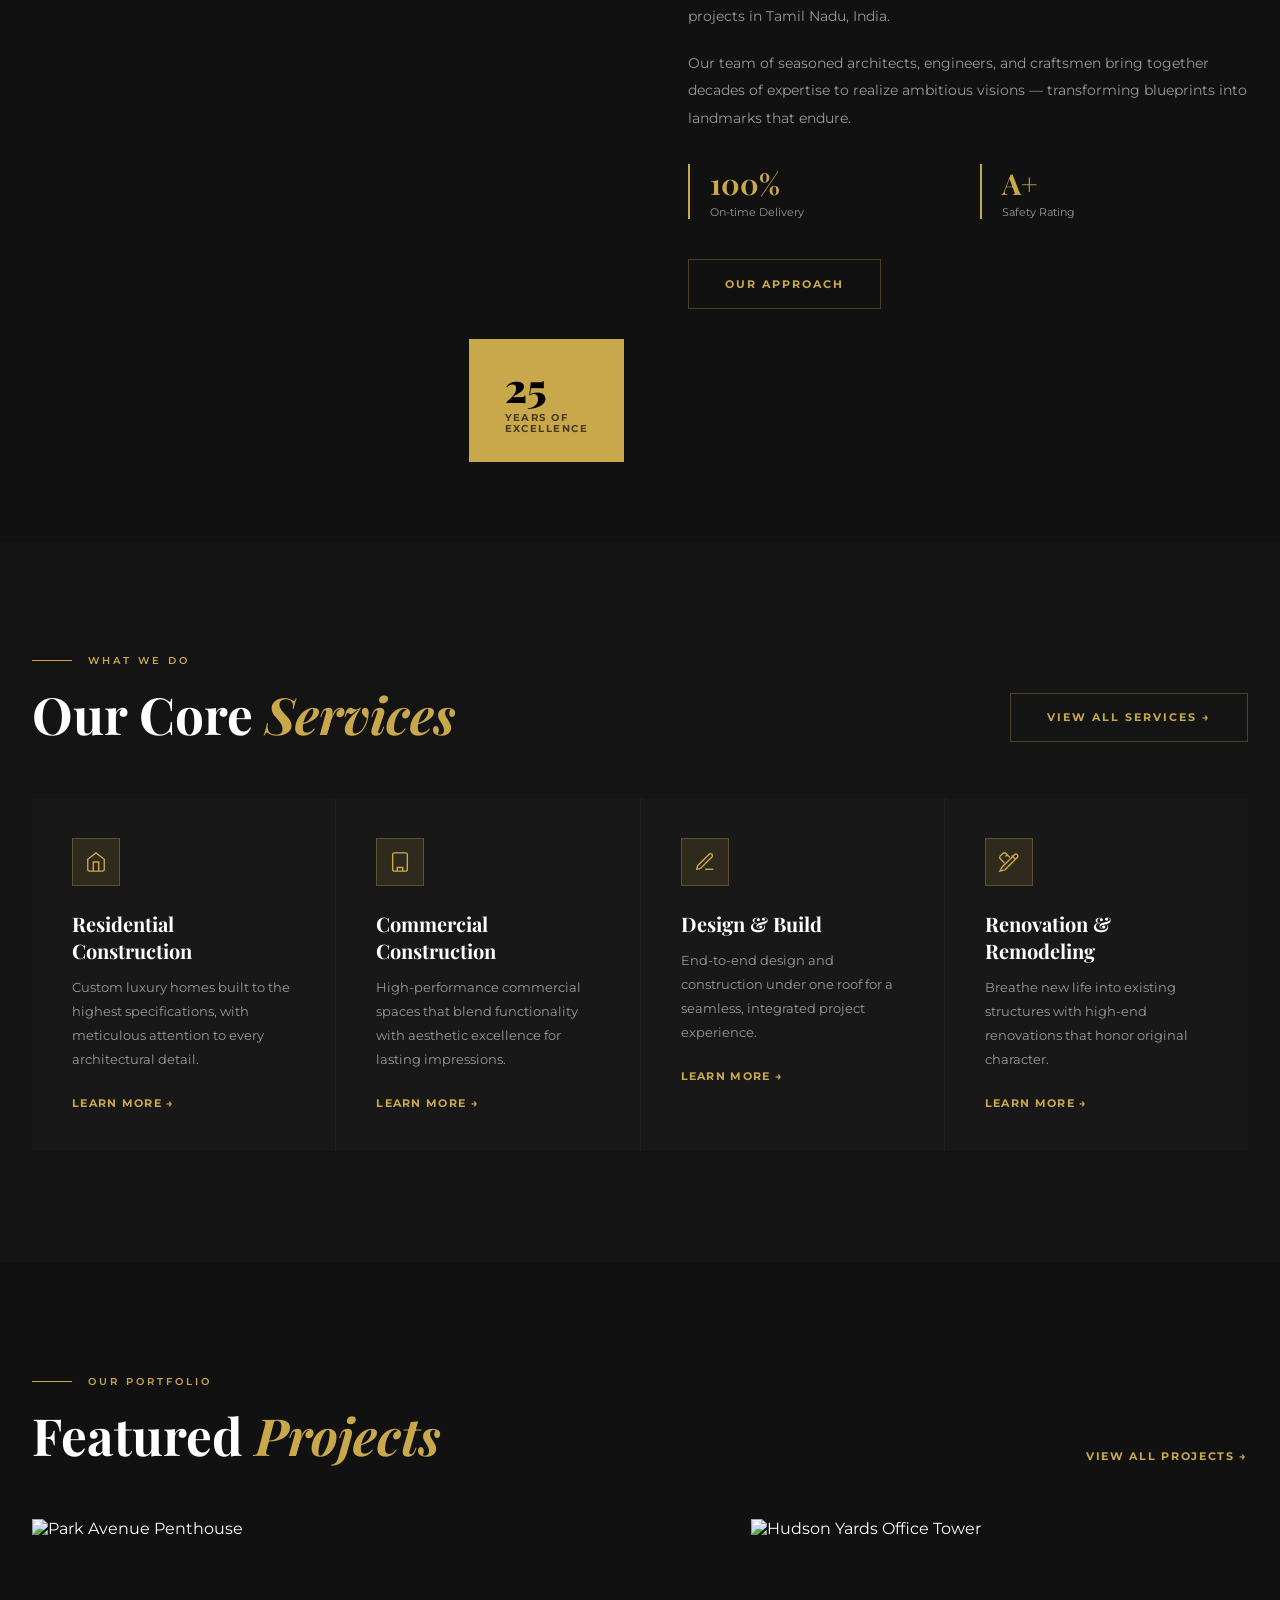
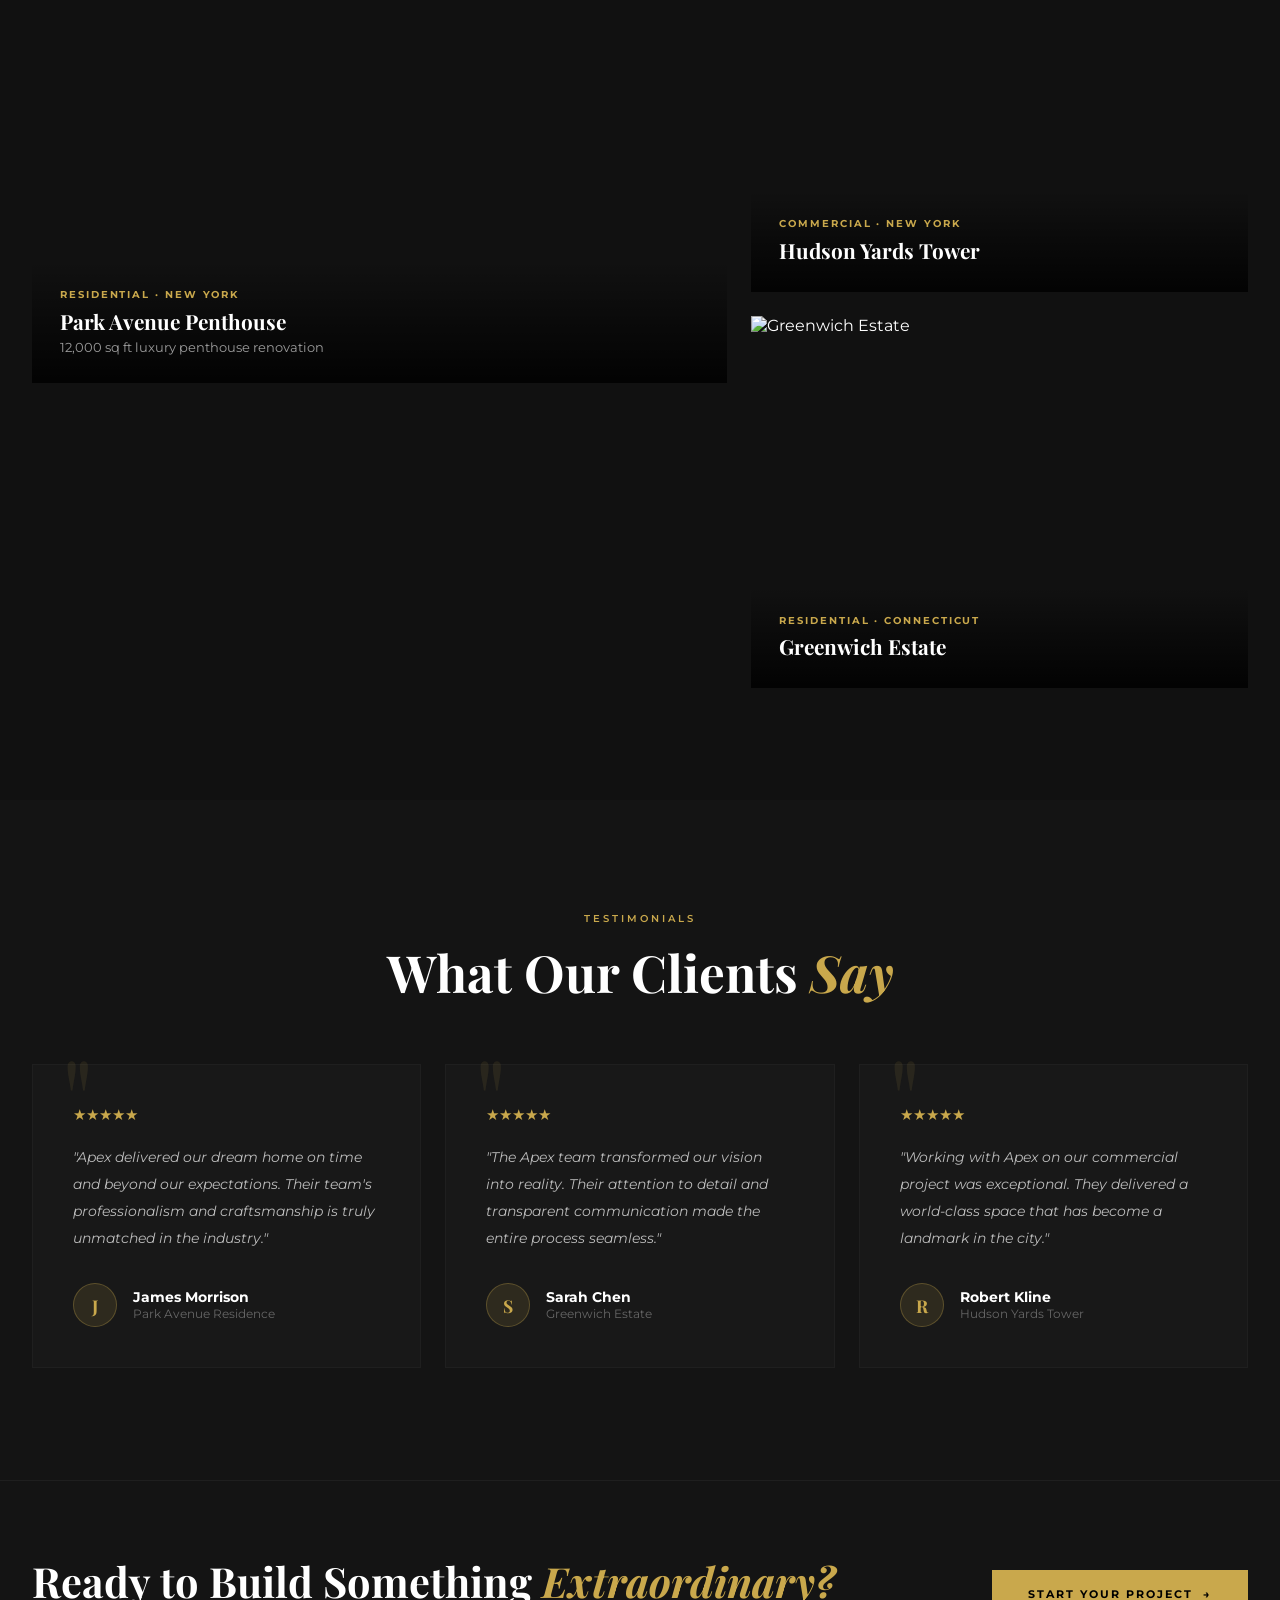
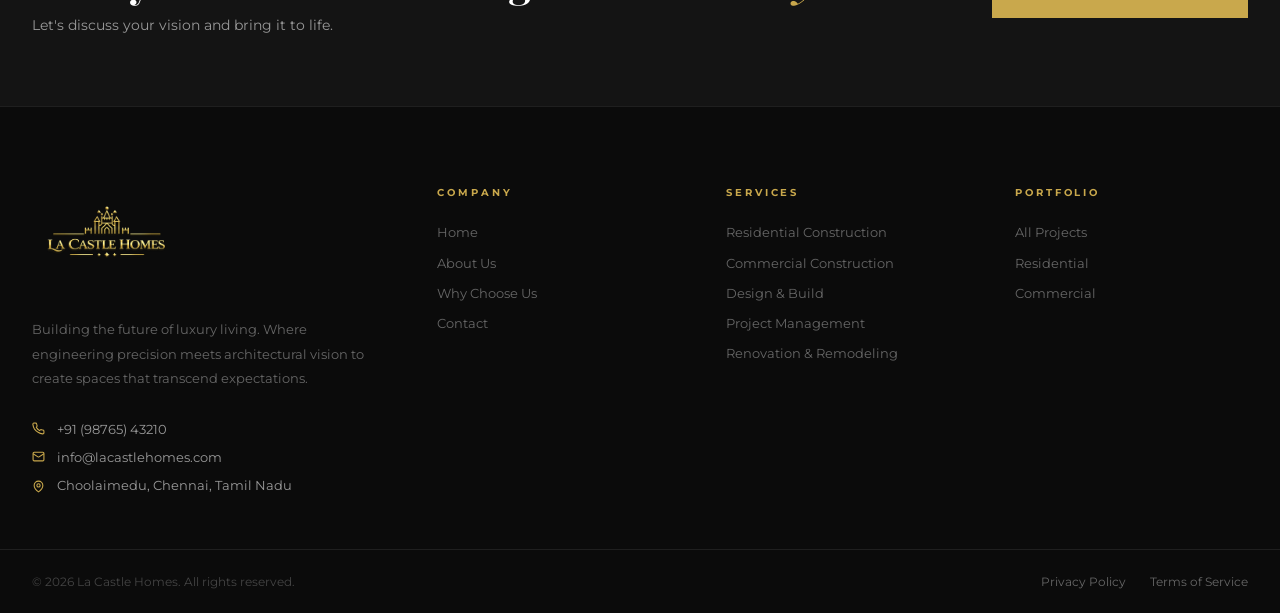
==== commit ac5cb7fb: "Founding Year updated" ====
--- a/index.html
+++ b/index.html
@@ -21,13 +21,13 @@
       <div class="hero-overlay"></div>
       <div class="hero-side-text hide-mobile">
         <div class="side-line"></div>
-        <span class="vertical-text">EST. NEW YORK 1999</span>
+        <span class="vertical-text">EST. TAMIL NADU 2021</span>
         <div class="side-line"></div>
       </div>
       <div class="container hero-content">
         <div class="hero-label reveal">
           <span class="label-line"></span>
-          SINCE 1999 · PREMIUM CONSTRUCTION
+          SINCE 2021 · PREMIUM CONSTRUCTION
         </div>
         <h1 class="hero-title reveal delay-1">
           Building the<br>Future of<br>
@@ -89,7 +89,7 @@
             <div class="label">About Apex</div>
             <h2 class="section-title">Crafting Spaces That<br><em>Transcend Expectation</em></h2>
             <p class="about-desc">
-              Since 1999, La Castle Homes has been synonymous with precision, integrity, and uncompromising quality. We specialize in high-end residential and commercial projects in Tamil Nadu, India.
+              Since 2021, La Castle Homes has been synonymous with precision, integrity, and uncompromising quality. We specialize in high-end residential and commercial projects in Tamil Nadu, India.
             </p>
             <p class="about-desc">
               Our team of seasoned architects, engineers, and craftsmen bring together decades of expertise to realize ambitious visions — transforming blueprints into landmarks that endure.
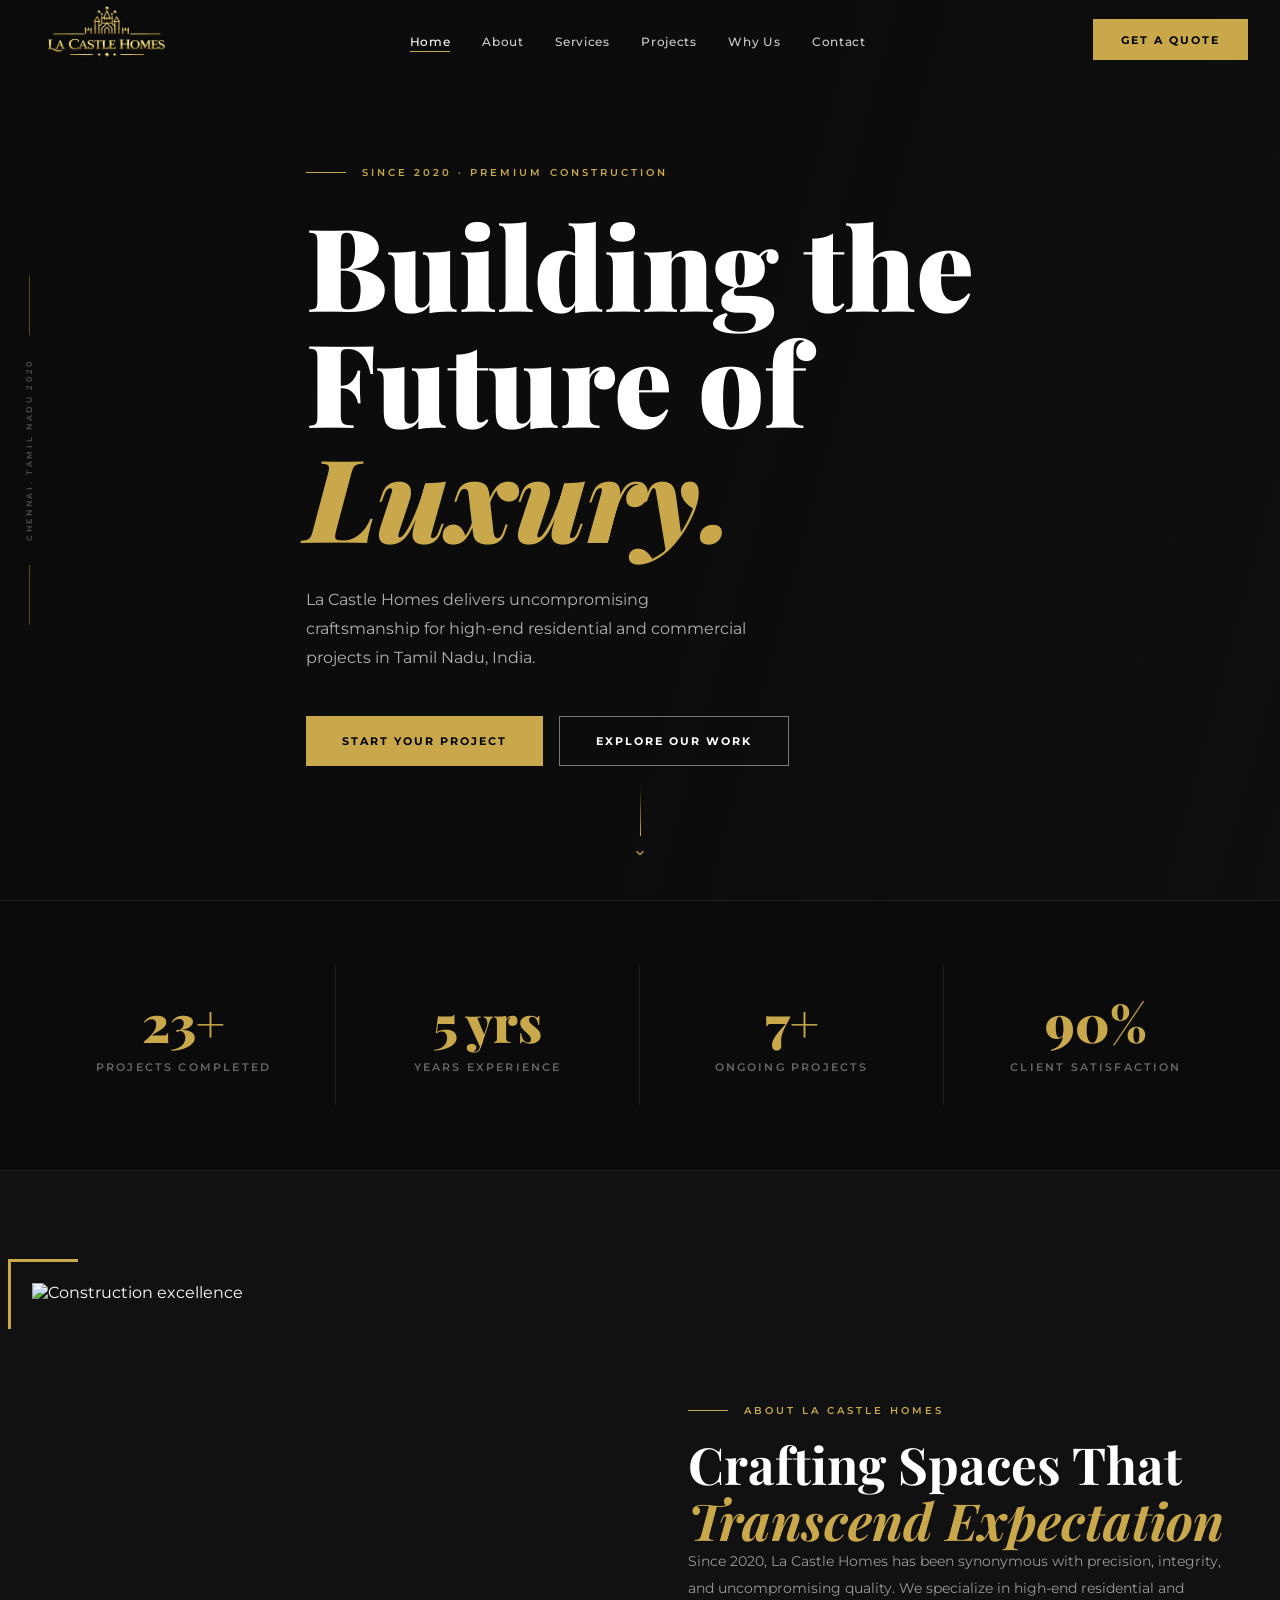
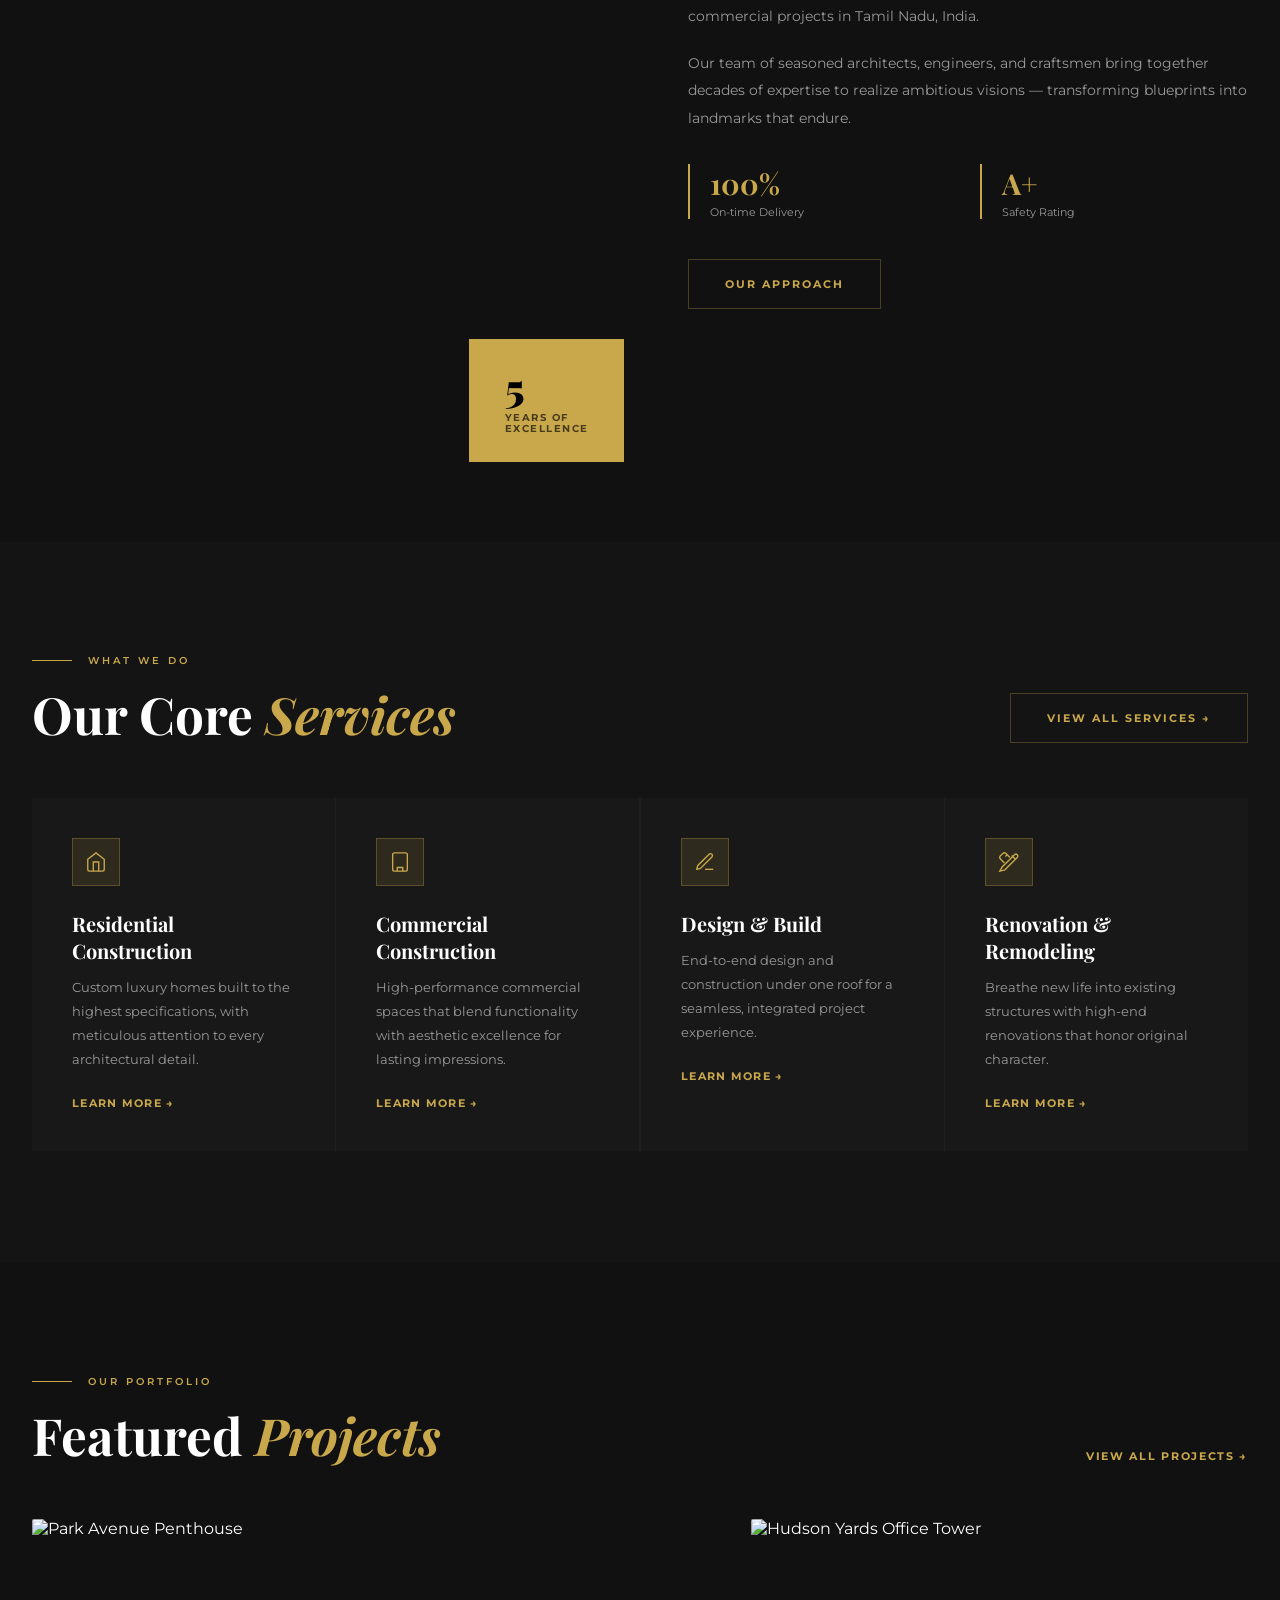
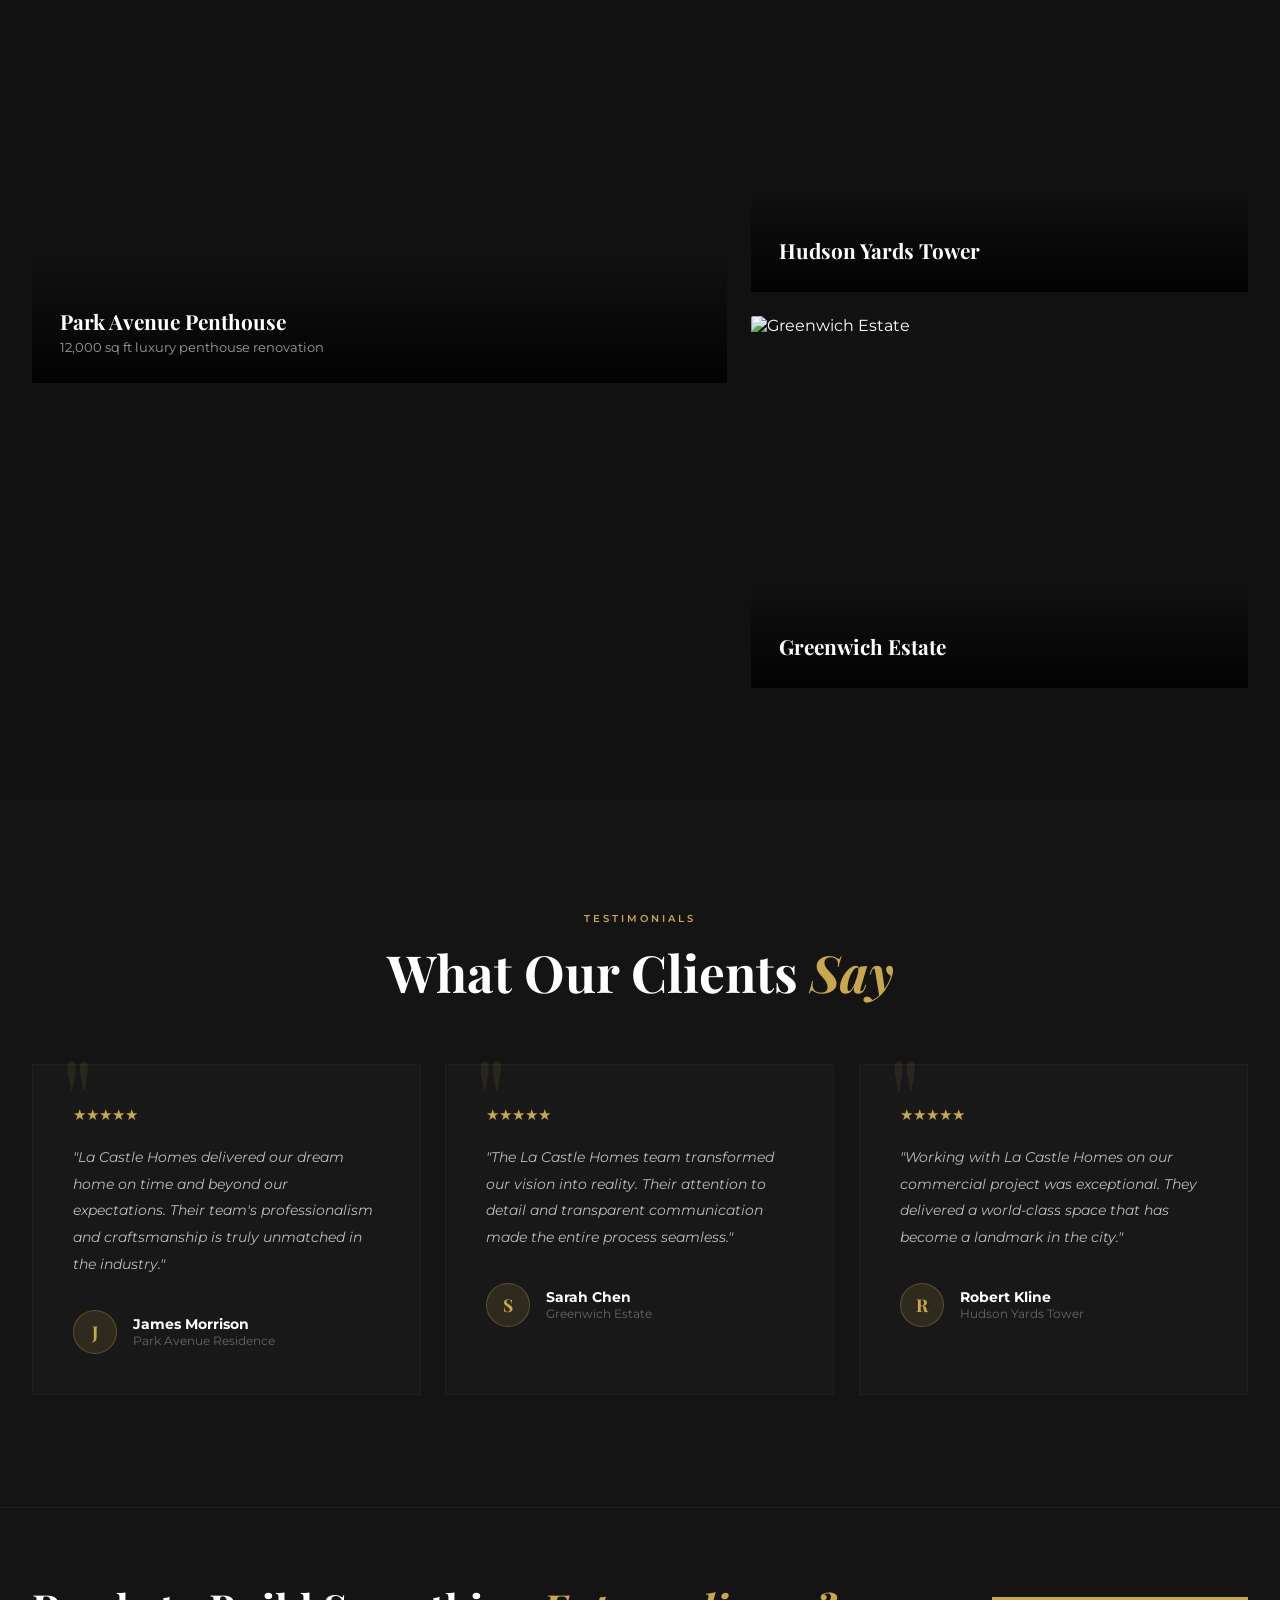
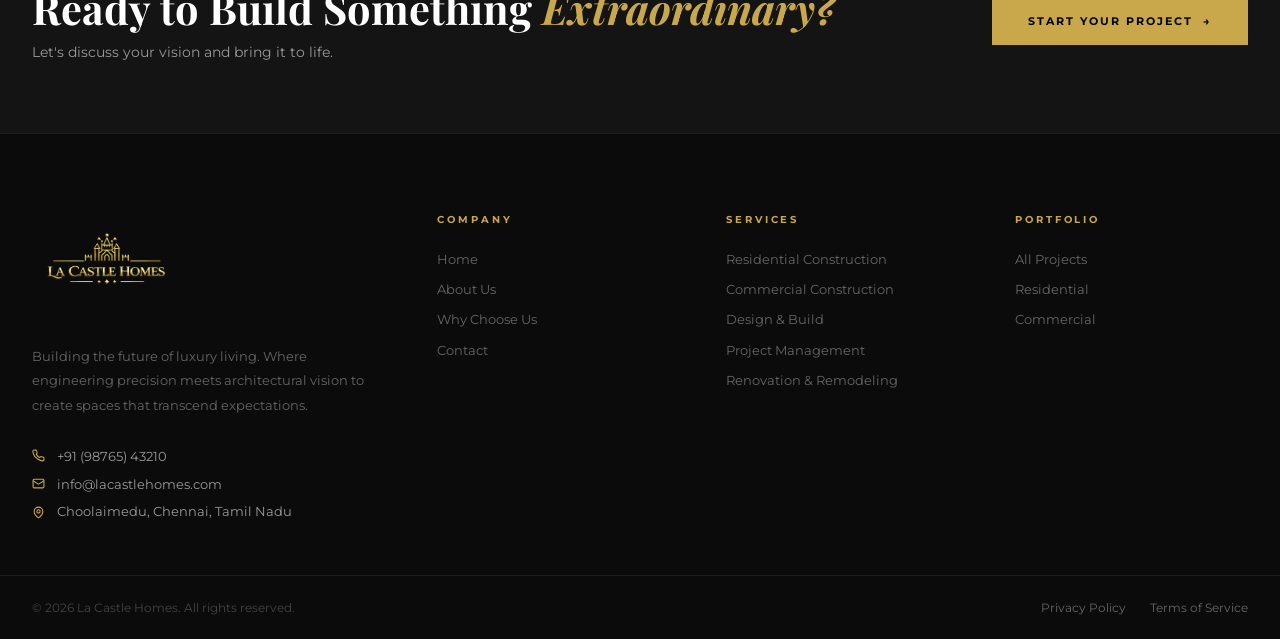
==== commit ac52e872: "Apex References Removed" ====
--- a/index.html
+++ b/index.html
@@ -7,6 +7,7 @@
   <link rel="stylesheet" href="global.css">
   <link rel="stylesheet" href="components.css">
   <link rel="stylesheet" href="home.css">
+  <link rel="stylesheet" href="animations.css">
 </head>
 <body data-page="home">
 
@@ -21,13 +22,13 @@
       <div class="hero-overlay"></div>
       <div class="hero-side-text hide-mobile">
         <div class="side-line"></div>
-        <span class="vertical-text">EST. TAMIL NADU 2021</span>
+        <span class="vertical-text">CHENNAI. TAMIL NADU 2020</span>
         <div class="side-line"></div>
       </div>
       <div class="container hero-content">
         <div class="hero-label reveal">
           <span class="label-line"></span>
-          SINCE 2021 · PREMIUM CONSTRUCTION
+          SINCE 2020 · PREMIUM CONSTRUCTION
         </div>
         <h1 class="hero-title reveal delay-1">
           Building the<br>Future of<br>
@@ -52,17 +53,18 @@
       <div class="container">
         <div class="stats-grid">
           <div class="stat-item reveal">
-            <div class="stat-number"><span data-target="250" data-suffix="+">0+</span></div>
+            <div class="stat-number"><span data-target="25" data-suffix="+">0+</span></div>
             <div class="stat-label">Projects Completed</div>
           </div>
           <div class="stat-item reveal delay-1">
-            <div class="stat-number"><span data-target="25" data-suffix=" yrs">0 yrs</span></div>
+            <div class="stat-number"><span data-target="5" data-suffix=" yrs">0 yrs</span></div>
             <div class="stat-label">Years Experience</div>
           </div>
           <div class="stat-item reveal delay-2">
-            <div class="stat-number"><span data-prefix="$" data-target="2" data-suffix="B+">$0B+</span></div>
-            <div class="stat-label">Project Value</div>
-          </div>
+            <div class="stat-number"><span data-target="8" data-suffix="+">0+</span></div>
+            <div class="stat-label">Ongoing Projects</div>
+          </div>
+   
           <div class="stat-item reveal delay-3">
             <div class="stat-number"><span data-target="98" data-suffix="%">0%</span></div>
             <div class="stat-label">Client Satisfaction</div>
@@ -80,16 +82,16 @@
               <img src="https://images.unsplash.com/photo-1503387762-592deb58ef4e?w=900&q=80" alt="Construction excellence">
             </div>
             <div class="about-badge">
-              <span class="badge-num">25</span>
+              <span class="badge-num">5</span>
               <span class="badge-label">Years of<br>Excellence</span>
             </div>
             <div class="corner-tl"></div>
           </div>
           <div class="about-text reveal delay-2">
-            <div class="label">About Apex</div>
+            <div class="label">About La Castle Homes</div>
             <h2 class="section-title">Crafting Spaces That<br><em>Transcend Expectation</em></h2>
             <p class="about-desc">
-              Since 2021, La Castle Homes has been synonymous with precision, integrity, and uncompromising quality. We specialize in high-end residential and commercial projects in Tamil Nadu, India.
+              Since 2020, La Castle Homes has been synonymous with precision, integrity, and uncompromising quality. We specialize in high-end residential and commercial projects in Tamil Nadu, India.
             </p>
             <p class="about-desc">
               Our team of seasoned architects, engineers, and craftsmen bring together decades of expertise to realize ambitious visions — transforming blueprints into landmarks that endure.
@@ -164,7 +166,7 @@
             <img src="https://images.unsplash.com/photo-1600596542815-ffad4c1539a9?w=1000&q=80" alt="Park Avenue Penthouse">
             <div class="proj-hover-border"></div>
             <div class="proj-info">
-              <span class="proj-tag">Residential · New York</span>
+              <span class="proj-tag">Residential · Chennai</span>
               <h3>Park Avenue Penthouse</h3>
               <p>12,000 sq ft luxury penthouse renovation</p>
             </div>
@@ -174,7 +176,7 @@
               <img src="https://images.unsplash.com/photo-1486325212027-8081e485255e?w=700&q=80" alt="Hudson Yards Office Tower">
               <div class="proj-hover-border"></div>
               <div class="proj-info">
-                <span class="proj-tag">Commercial · New York</span>
+                <span class="proj-tag">Commercial · Chennai</span>
                 <h3>Hudson Yards Tower</h3>
               </div>
             </div>
@@ -182,7 +184,7 @@
               <img src="https://images.unsplash.com/photo-1512917774080-9991f1c4c750?w=700&q=80" alt="Greenwich Estate">
               <div class="proj-hover-border"></div>
               <div class="proj-info">
-                <span class="proj-tag">Residential · Connecticut</span>
+                <span class="proj-tag">Residential · Chennai</span>
                 <h3>Greenwich Estate</h3>
               </div>
             </div>
@@ -201,7 +203,7 @@
         <div class="testi-grid">
           <div class="testi-card reveal">
             <div class="stars">★★★★★</div>
-            <p>"Apex delivered our dream home on time and beyond our expectations. Their team's professionalism and craftsmanship is truly unmatched in the industry."</p>
+            <p>"La Castle Homes delivered our dream home on time and beyond our expectations. Their team's professionalism and craftsmanship is truly unmatched in the industry."</p>
             <div class="testi-author">
               <div class="testi-avatar">J</div>
               <div>
@@ -212,7 +214,7 @@
           </div>
           <div class="testi-card reveal delay-1">
             <div class="stars">★★★★★</div>
-            <p>"The Apex team transformed our vision into reality. Their attention to detail and transparent communication made the entire process seamless."</p>
+            <p>"The La Castle Homes team transformed our vision into reality. Their attention to detail and transparent communication made the entire process seamless."</p>
             <div class="testi-author">
               <div class="testi-avatar">S</div>
               <div>
@@ -223,7 +225,7 @@
           </div>
           <div class="testi-card reveal delay-2">
             <div class="stars">★★★★★</div>
-            <p>"Working with Apex on our commercial project was exceptional. They delivered a world-class space that has become a landmark in the city."</p>
+            <p>"Working with La Castle Homes on our commercial project was exceptional. They delivered a world-class space that has become a landmark in the city."</p>
             <div class="testi-author">
               <div class="testi-avatar">R</div>
               <div>
@@ -242,6 +244,7 @@
   <div id="footer-placeholder"></div>
 
   <script src="global.js"></script>
+  <script src="animations.js"></script>
   <script src="home.js"></script>
 </body>
 </html>
--- a/animations.css
+++ b/animations.css
@@ -0,0 +1,582 @@
+/* ============================================================
+   LA CASTLE HOMES — PREMIUM ANIMATIONS
+   Smooth, modern, and performance-optimized animations
+   ============================================================ */
+
+/* ── KEYFRAME ANIMATIONS ── */
+
+/* Hero Background Parallax */
+@keyframes heroParallax {
+  0% { transform: translateZ(0) scale(1.08); }
+  100% { transform: translateZ(0) scale(1); }
+}
+
+/* Text Reveal Animations */
+@keyframes textRevealUp {
+  0% {
+    opacity: 0;
+    transform: translateY(30px);
+  }
+  100% {
+    opacity: 1;
+    transform: translateY(0);
+  }
+}
+
+@keyframes textRevealLeft {
+  0% {
+    opacity: 0;
+    transform: translateX(-40px);
+  }
+  100% {
+    opacity: 1;
+    transform: translateX(0);
+  }
+}
+
+@keyframes textRevealRight {
+  0% {
+    opacity: 0;
+    transform: translateX(40px);
+  }
+  100% {
+    opacity: 1;
+    transform: translateX(0);
+  }
+}
+
+/* Scale Zoom In */
+@keyframes zoomIn {
+  0% {
+    opacity: 0;
+    transform: scale(0.92);
+  }
+  100% {
+    opacity: 1;
+    transform: scale(1);
+  }
+}
+
+/* Fade In */
+@keyframes fadeIn {
+  0% { opacity: 0; }
+  100% { opacity: 1; }
+}
+
+/* Glow Pulse */
+@keyframes glowPulse {
+  0%, 100% {
+    box-shadow: 0 0 0 0 rgba(201, 168, 76, 0.4),
+                inset 0 0 30px rgba(201, 168, 76, 0.1);
+  }
+  50% {
+    box-shadow: 0 0 0 8px rgba(201, 168, 76, 0),
+                inset 0 0 30px rgba(201, 168, 76, 0.2);
+  }
+}
+
+/* Button Ripple */
+@keyframes ripple {
+  0% {
+    transform: scale(0);
+    opacity: 1;
+  }
+  100% {
+    transform: scale(4);
+    opacity: 0;
+  }
+}
+
+/* Shimmer Loading Effect */
+@keyframes shimmer {
+  0% {
+    background-position: -1000px 0;
+  }
+  100% {
+    background-position: 1000px 0;
+  }
+}
+
+/* Counter Count Up */
+@keyframes countUp {
+  0% { opacity: 0; }
+  100% { opacity: 1; }
+}
+
+/* Bounce Entrance */
+@keyframes bounceIn {
+  0% {
+    opacity: 0;
+    transform: scale(0.8);
+  }
+  50% {
+    transform: scale(1.05);
+  }
+  100% {
+    opacity: 1;
+    transform: scale(1);
+  }
+}
+
+/* Rotate In */
+@keyframes rotateIn {
+  0% {
+    opacity: 0;
+    transform: rotate(-10deg) scale(0.9);
+  }
+  100% {
+    opacity: 1;
+    transform: rotate(0) scale(1);
+  }
+}
+
+/* Slide Down */
+@keyframes slideDown {
+  0% {
+    opacity: 0;
+    transform: translateY(-20px);
+  }
+  100% {
+    opacity: 1;
+    transform: translateY(0);
+  }
+}
+
+/* ── HERO SECTION ANIMATIONS ── */
+
+.hero-bg {
+  animation: heroParallax 14s ease-out forwards !important;
+}
+
+.hero-label {
+  animation: textRevealUp 0.8s ease-out forwards;
+  animation-delay: 0s;
+}
+
+.label-line {
+  transform-origin: left;
+  animation: textRevealLeft 0.8s ease-out forwards;
+  animation-delay: 0.1s;
+}
+
+.hero-title {
+  animation: textRevealUp 1s ease-out forwards;
+  animation-delay: 0.3s;
+  opacity: 0;
+}
+
+.hero-desc {
+  animation: textRevealUp 1s ease-out forwards;
+  animation-delay: 0.5s;
+  opacity: 0;
+}
+
+.hero-btns {
+  animation: textRevealUp 1s ease-out forwards;
+  animation-delay: 0.7s;
+  opacity: 0;
+}
+
+.hero-scroll-hint {
+  animation: fadeIn 1.2s ease-out forwards;
+  animation-delay: 1.2s;
+  opacity: 0;
+}
+
+.scroll-line {
+  animation: slideDown 2s ease-in-out infinite;
+  animation-delay: 1.5s;
+}
+
+/* ── REVEAL ANIMATIONS ── */
+
+.reveal {
+  opacity: 0;
+  transform: translateY(28px);
+  transition: opacity 0.7s cubic-bezier(0.23, 1, 0.320, 1),
+              transform 0.7s cubic-bezier(0.23, 1, 0.320, 1);
+}
+
+.reveal.visible {
+  opacity: 1;
+  transform: translateY(0);
+}
+
+.reveal.visible.stagger-1 { transition-delay: 0.05s; }
+.reveal.visible.stagger-2 { transition-delay: 0.1s; }
+.reveal.visible.stagger-3 { transition-delay: 0.15s; }
+.reveal.visible.stagger-4 { transition-delay: 0.2s; }
+
+.reveal.delay-1 { transition-delay: 0.1s; }
+.reveal.delay-2 { transition-delay: 0.2s; }
+.reveal.delay-3 { transition-delay: 0.3s; }
+.reveal.delay-4 { transition-delay: 0.4s; }
+
+/* Slide from left */
+.reveal-left {
+  opacity: 0;
+  transform: translateX(-40px);
+  transition: opacity 0.8s ease-out, transform 0.8s ease-out;
+}
+
+.reveal-left.visible {
+  opacity: 1;
+  transform: translateX(0);
+}
+
+/* Slide from right */
+.reveal-right {
+  opacity: 0;
+  transform: translateX(40px);
+  transition: opacity 0.8s ease-out, transform 0.8s ease-out;
+}
+
+.reveal-right.visible {
+  opacity: 1;
+  transform: translateX(0);
+}
+
+/* Zoom in reveal */
+.reveal-zoom {
+  opacity: 0;
+  transform: scale(0.9);
+  transition: opacity 0.7s ease-out, transform 0.7s ease-out;
+}
+
+.reveal-zoom.visible {
+  opacity: 1;
+  transform: scale(1);
+}
+
+/* ── STAT/COUNTER ANIMATIONS ── */
+
+.stat-item {
+  animation: textRevealUp 0.8s ease-out forwards;
+}
+
+.stat-item:nth-child(1) { animation-delay: 0s; }
+.stat-item:nth-child(2) { animation-delay: 0.15s; }
+.stat-item:nth-child(3) { animation-delay: 0.3s; }
+.stat-item:nth-child(4) { animation-delay: 0.45s; }
+
+.stat-number span {
+  font-variant-numeric: tabular-nums;
+}
+
+/* ── SERVICE CARD ANIMATIONS ── */
+
+.service-card {
+  transition: transform 0.35s cubic-bezier(0.23, 1, 0.320, 1),
+              background 0.35s ease,
+              box-shadow 0.35s ease;
+  will-change: transform, background, box-shadow;
+}
+
+.service-card::before {
+  transition: height 0.4s cubic-bezier(0.23, 1, 0.320, 1);
+  will-change: height;
+}
+
+.service-card:hover {
+  transform: translateY(-8px);
+  box-shadow: 0 12px 40px rgba(0, 0, 0, 0.6);
+}
+
+.service-card .svc-icon {
+  animation: fadeIn 0.6s ease-out forwards;
+  opacity: 0;
+}
+
+.service-card:nth-child(1) .svc-icon { animation-delay: 0s; }
+.service-card:nth-child(2) .svc-icon { animation-delay: 0.1s; }
+.service-card:nth-child(3) .svc-icon { animation-delay: 0.2s; }
+.service-card:nth-child(4) .svc-icon { animation-delay: 0.3s; }
+
+.svc-icon {
+  transition: transform 0.3s ease, background 0.3s ease;
+}
+
+.service-card:hover .svc-icon {
+  transform: scale(1.15) rotate(5deg);
+  background: var(--gold-muted);
+}
+
+.svc-more {
+  display: inline-flex;
+  transition: gap 0.3s cubic-bezier(0.23, 1, 0.320, 1),
+              color 0.3s ease;
+}
+
+.svc-more:hover {
+  gap: 0.75rem;
+  color: var(--gold-light);
+}
+
+/* ── PROJECT CARD ANIMATIONS ── */
+
+.proj-card {
+  transition: box-shadow 0.4s ease;
+  overflow: hidden;
+  border-radius: 2px;
+}
+
+.proj-card img {
+  transition: transform 0.6s cubic-bezier(0.23, 1, 0.320, 1);
+  will-change: transform;
+}
+
+.proj-card:hover img {
+  transform: scale(1.08);
+}
+
+.proj-info {
+  transition: background 0.4s ease;
+}
+
+.proj-tag {
+  animation: slideDown 0.5s ease-out;
+  opacity: 0;
+}
+
+.proj-card:hover .proj-tag {
+  animation: slideDown 0.3s ease-out forwards;
+  opacity: 1;
+}
+
+.proj-info h3 {
+  transition: transform 0.3s ease;
+}
+
+.proj-card:hover .proj-info h3 {
+  transform: translateY(-2px);
+}
+
+/* ── BUTTON ANIMATIONS ── */
+
+.btn-gold,
+.btn-outline,
+.btn-outline-gold {
+  position: relative;
+  overflow: hidden;
+  transition: all 0.35s cubic-bezier(0.23, 1, 0.320, 1);
+  will-change: transform, box-shadow, background;
+}
+
+.btn-gold::before,
+.btn-outline::before,
+.btn-outline-gold::before {
+  content: '';
+  position: absolute;
+  top: 50%;
+  left: 50%;
+  width: 0;
+  height: 0;
+  border-radius: 50%;
+  background: rgba(255, 255, 255, 0.3);
+  transform: translate(-50%, -50%);
+  pointer-events: none;
+}
+
+.btn-gold:active::before,
+.btn-outline:active::before,
+.btn-outline-gold:active::before {
+  animation: ripple 0.6s ease-out;
+}
+
+.btn-gold:hover {
+  transform: translateY(-2px);
+  box-shadow: 0 8px 24px rgba(201, 168, 76, 0.3);
+  background: var(--gold-light);
+}
+
+.btn-outline:hover {
+  transform: translateY(-2px);
+  box-shadow: 0 8px 24px rgba(255, 255, 255, 0.1);
+  background: rgba(255, 255, 255, 0.08);
+}
+
+.btn-outline-gold:hover {
+  transform: translateY(-2px);
+  box-shadow: 0 8px 24px rgba(201, 168, 76, 0.25);
+  background: var(--gold-muted);
+}
+
+/* ── TESTIMONIAL CARD ANIMATIONS ── */
+
+.testi-card {
+  transition: all 0.35s cubic-bezier(0.23, 1, 0.320, 1);
+  will-change: transform, border-color, box-shadow;
+}
+
+.testi-card:hover {
+  border-color: var(--gold-border);
+  transform: translateY(-4px);
+  box-shadow: 0 8px 32px rgba(201, 168, 76, 0.1);
+}
+
+.testi-avatar {
+  transition: all 0.3s ease;
+}
+
+.testi-card:hover .testi-avatar {
+  transform: scale(1.1);
+  background: var(--gold-light);
+  color: #000;
+}
+
+.stars {
+  transition: transform 0.3s ease;
+}
+
+.testi-card:hover .stars {
+  transform: scale(1.15);
+}
+
+/* ── ABOUT SECTION ANIMATIONS ── */
+
+.about-image {
+  animation: revealLeft 0.8s ease-out forwards;
+  opacity: 0;
+}
+
+.about-text {
+  animation: revealRight 0.8s ease-out forwards;
+  animation-delay: 0.2s;
+  opacity: 0;
+}
+
+@keyframes revealLeft {
+  0% {
+    opacity: 0;
+    transform: translateX(-40px);
+  }
+  100% {
+    opacity: 1;
+    transform: translateX(0);
+  }
+}
+
+@keyframes revealRight {
+  0% {
+    opacity: 0;
+    transform: translateX(40px);
+  }
+  100% {
+    opacity: 1;
+    transform: translateX(0);
+  }
+}
+
+.about-badge {
+  animation: bounceIn 0.8s cubic-bezier(0.68, -0.55, 0.265, 1.55) forwards;
+  animation-delay: 0.6s;
+  opacity: 0;
+}
+
+.corner-tl {
+  animation: rotateIn 0.6s ease-out forwards;
+  animation-delay: 0.4s;
+  opacity: 0;
+}
+
+.about-img-wrap img {
+  transition: transform 0.6s cubic-bezier(0.23, 1, 0.320, 1);
+}
+
+.about-image:hover .about-img-wrap img {
+  transform: scale(1.04);
+}
+
+/* ── NAVIGATION ANIMATIONS ── */
+
+.nav-link::after {
+  transition: width 0.4s cubic-bezier(0.23, 1, 0.320, 1);
+}
+
+.nav-link:hover::after,
+.nav-link.active::after {
+  width: 100%;
+}
+
+.hamburger span {
+  transition: all 0.35s cubic-bezier(0.23, 1, 0.320, 1);
+}
+
+.hamburger.open span:nth-child(1) {
+  transform: translateY(6.5px) rotate(45deg);
+}
+
+.hamburger.open span:nth-child(2) {
+  opacity: 0;
+  transform: translateX(-10px);
+}
+
+.hamburger.open span:nth-child(3) {
+  transform: translateY(-6.5px) rotate(-45deg);
+}
+
+/* Mobile menu animation */
+.mobile-menu {
+  animation: slideDown 0.4s ease-out forwards;
+  opacity: 0;
+}
+
+.mobile-menu.open {
+  animation: slideDown 0.4s ease-out forwards;
+  opacity: 1;
+}
+
+/* ── LOADING/SKELETON ANIMATIONS ── */
+
+.skeleton-loading {
+  background: linear-gradient(
+    90deg,
+    var(--dark-2) 0%,
+    var(--dark-3) 50%,
+    var(--dark-2) 100%
+  );
+  background-size: 200% 100%;
+  animation: shimmer 2s infinite;
+}
+
+/* ── ACCESSIBILITY ── */
+
+@media (prefers-reduced-motion: reduce) {
+  *,
+  *::before,
+  *::after {
+    animation-duration: 0.01ms !important;
+    animation-iteration-count: 1 !important;
+    transition-duration: 0.01ms !important;
+    scroll-behavior: auto !important;
+  }
+}
+
+/* ── PERFORMANCE OPTIMIZATION ── */
+
+@media (max-width: 768px) {
+  .reveal,
+  .reveal-left,
+  .reveal-right,
+  .reveal-zoom {
+    transition-duration: 0.5s;
+  }
+
+  .service-card:hover {
+    transform: translateY(-4px);
+  }
+
+  .proj-card img {
+    transition: transform 0.4s ease;
+  }
+
+  .proj-card:hover img {
+    transform: scale(1.05);
+  }
+
+  .btn-gold:hover,
+  .btn-outline:hover,
+  .btn-outline-gold:hover {
+    transform: translateY(-1px);
+  }
+}
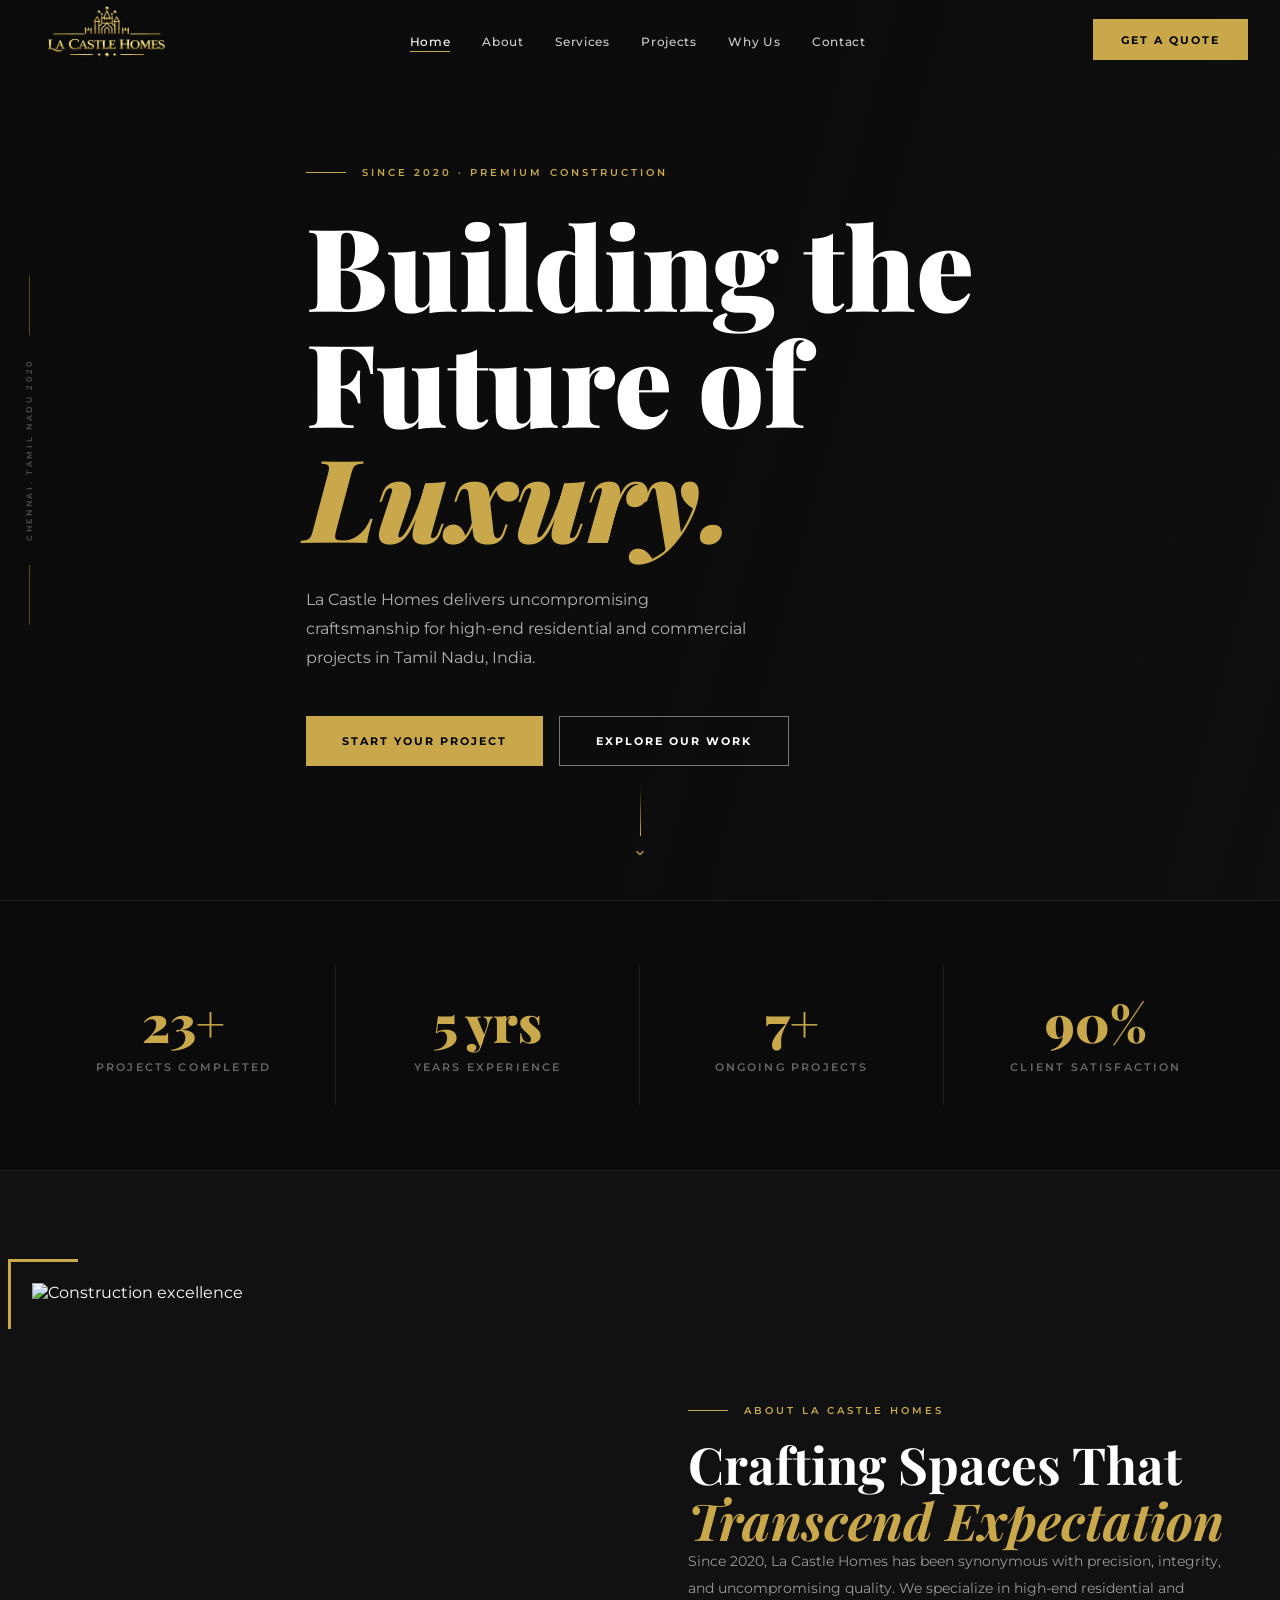
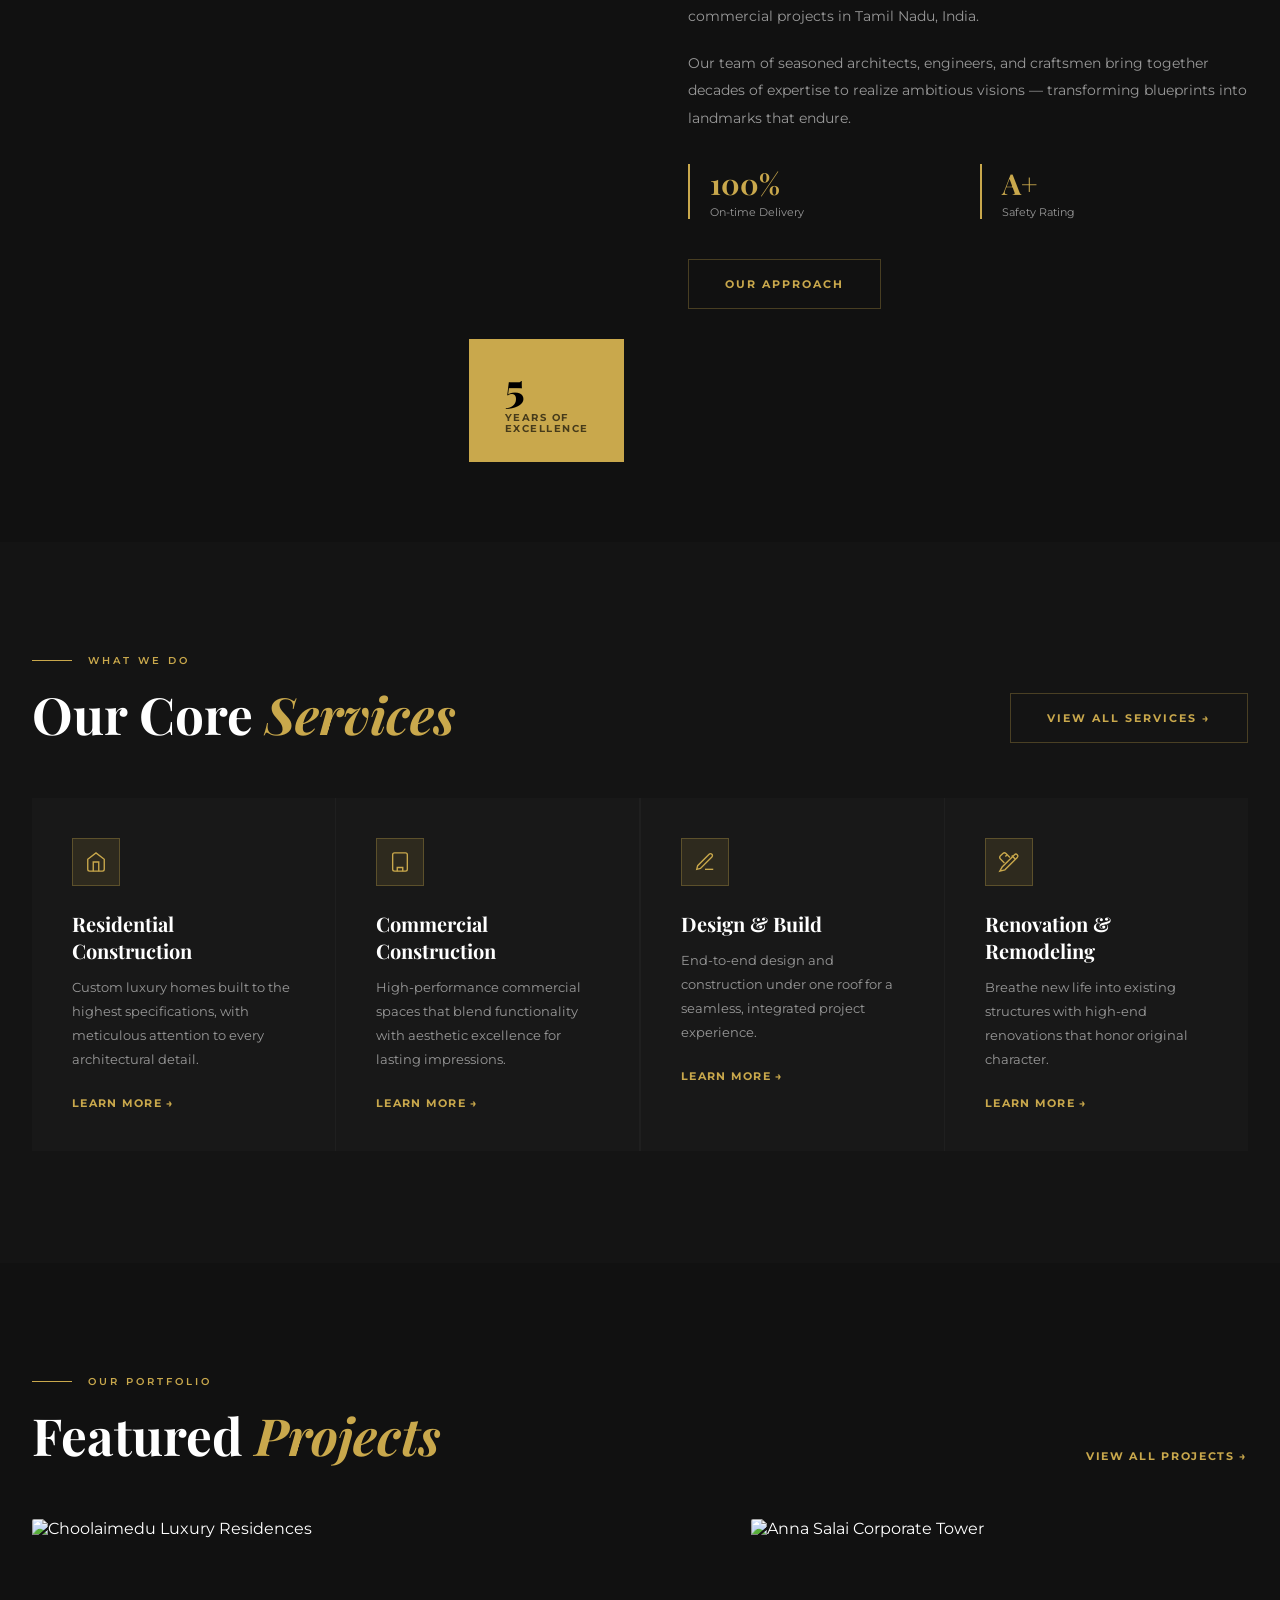
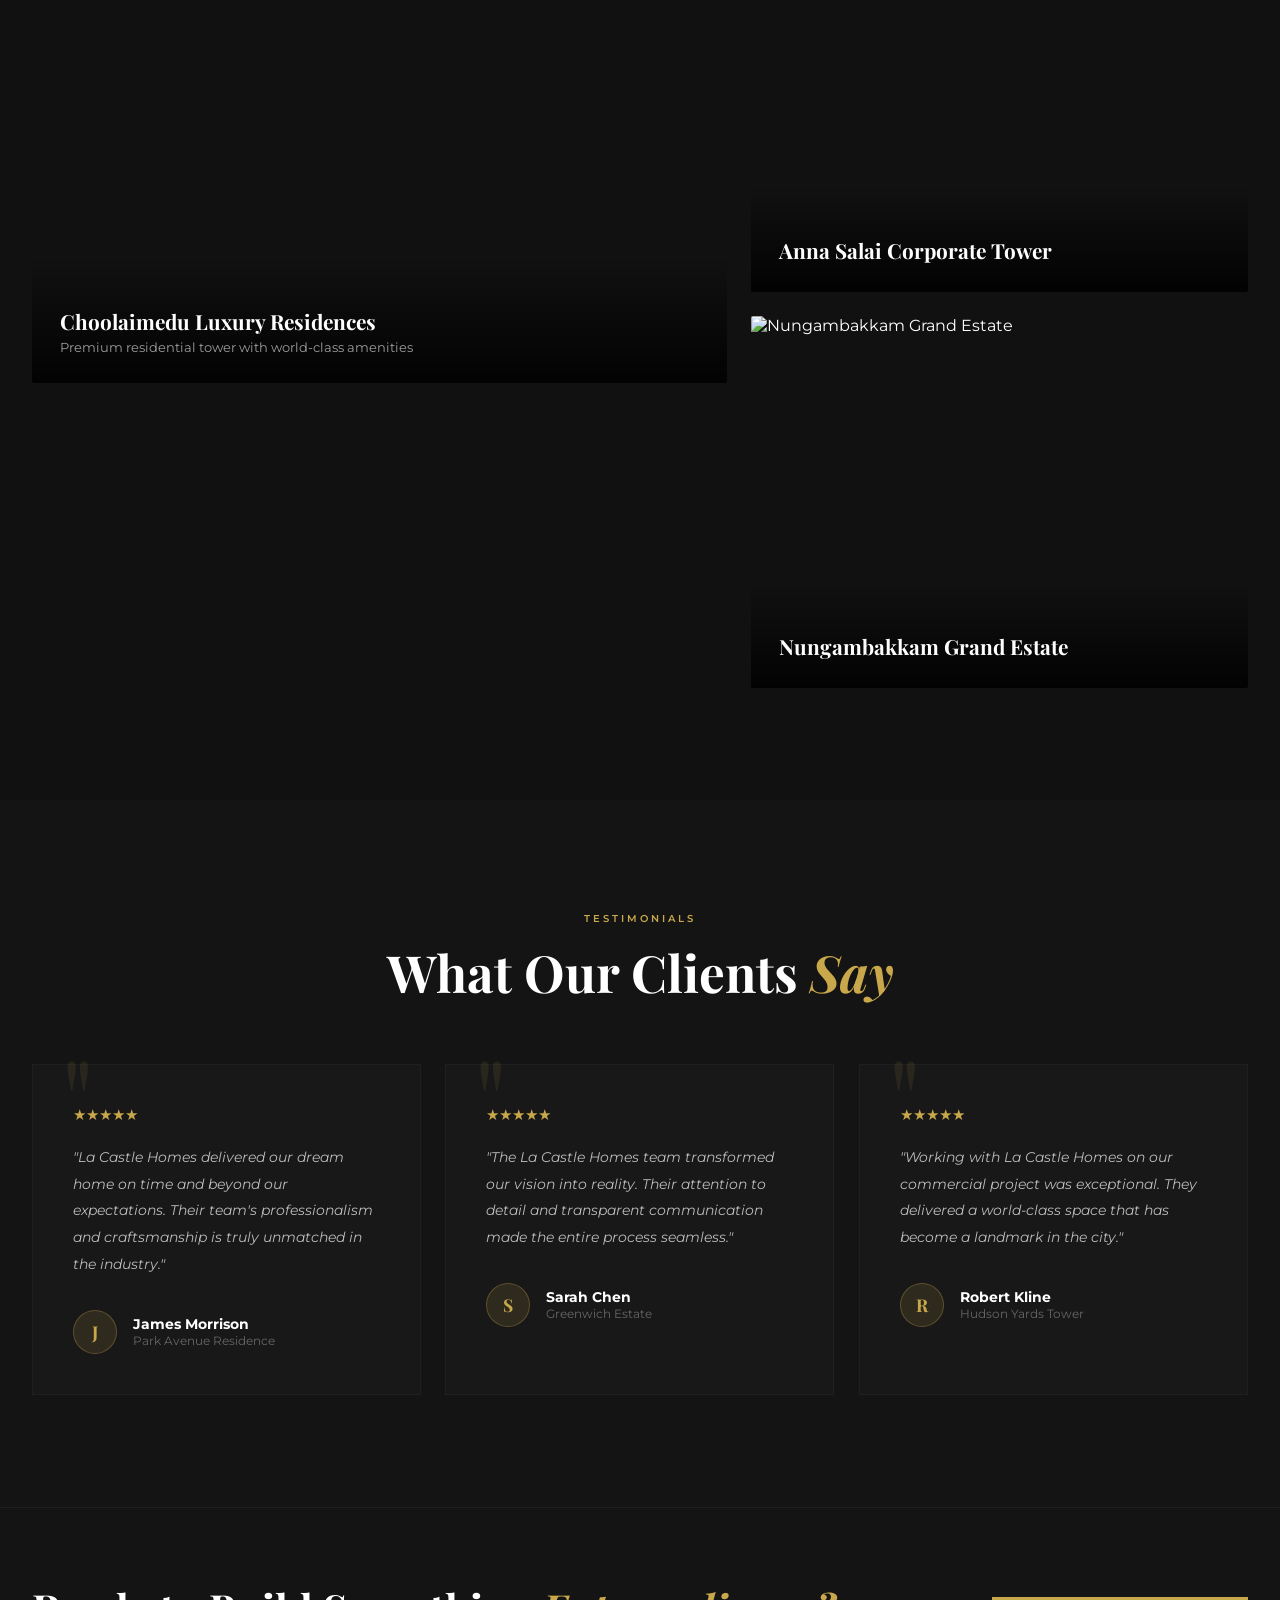
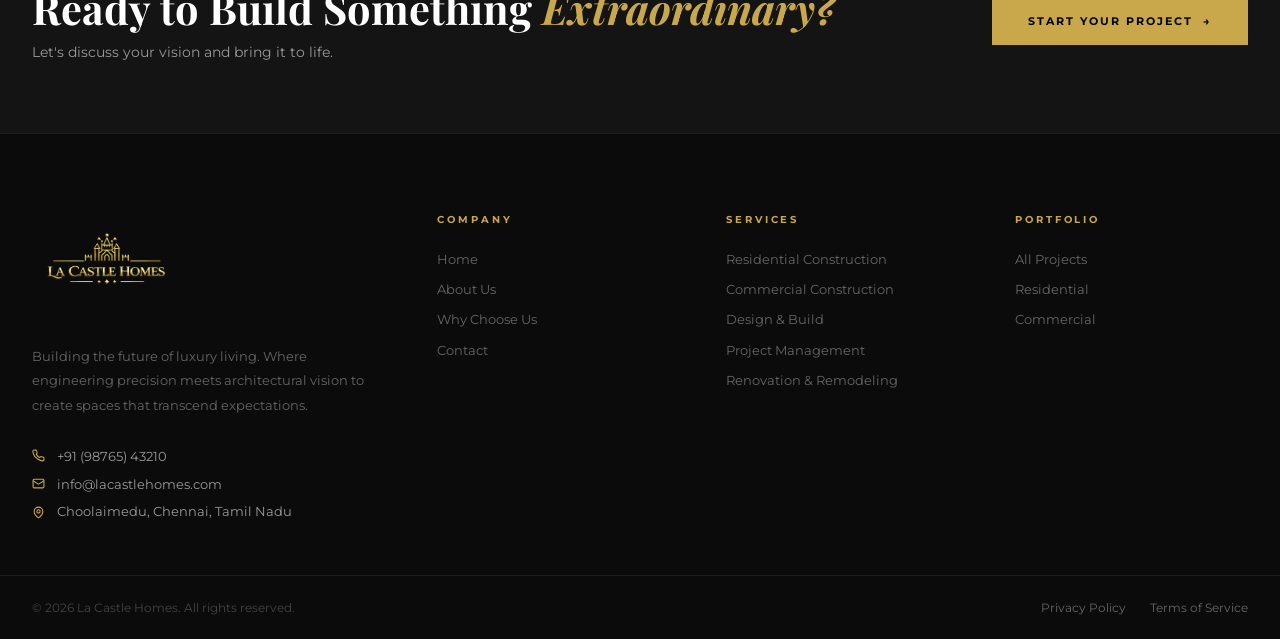
==== commit 92356f60: "Apex References Removed" ====
--- a/index.html
+++ b/index.html
@@ -163,29 +163,29 @@
         </div>
         <div class="projects-grid">
           <div class="proj-card proj-lg reveal">
-            <img src="https://images.unsplash.com/photo-1600596542815-ffad4c1539a9?w=1000&q=80" alt="Park Avenue Penthouse">
+            <img src="https://images.unsplash.com/photo-1600596542815-ffad4c1539a9?w=1000&q=80" alt="Choolaimedu Luxury Residences">
             <div class="proj-hover-border"></div>
             <div class="proj-info">
               <span class="proj-tag">Residential · Chennai</span>
-              <h3>Park Avenue Penthouse</h3>
-              <p>12,000 sq ft luxury penthouse renovation</p>
+              <h3>Choolaimedu Luxury Residences</h3>
+              <p>Premium residential tower with world-class amenities</p>
             </div>
           </div>
           <div class="proj-side">
             <div class="proj-card reveal delay-1">
-              <img src="https://images.unsplash.com/photo-1486325212027-8081e485255e?w=700&q=80" alt="Hudson Yards Office Tower">
+              <img src="https://images.unsplash.com/photo-1486325212027-8081e485255e?w=700&q=80" alt="Anna Salai Corporate Tower">
               <div class="proj-hover-border"></div>
               <div class="proj-info">
                 <span class="proj-tag">Commercial · Chennai</span>
-                <h3>Hudson Yards Tower</h3>
+                <h3>Anna Salai Corporate Tower</h3>
               </div>
             </div>
             <div class="proj-card reveal delay-2">
-              <img src="https://images.unsplash.com/photo-1512917774080-9991f1c4c750?w=700&q=80" alt="Greenwich Estate">
+              <img src="https://images.unsplash.com/photo-1512917774080-9991f1c4c750?w=700&q=80" alt="Nungambakkam Grand Estate">
               <div class="proj-hover-border"></div>
               <div class="proj-info">
                 <span class="proj-tag">Residential · Chennai</span>
-                <h3>Greenwich Estate</h3>
+                <h3>Nungambakkam Grand Estate</h3>
               </div>
             </div>
           </div>
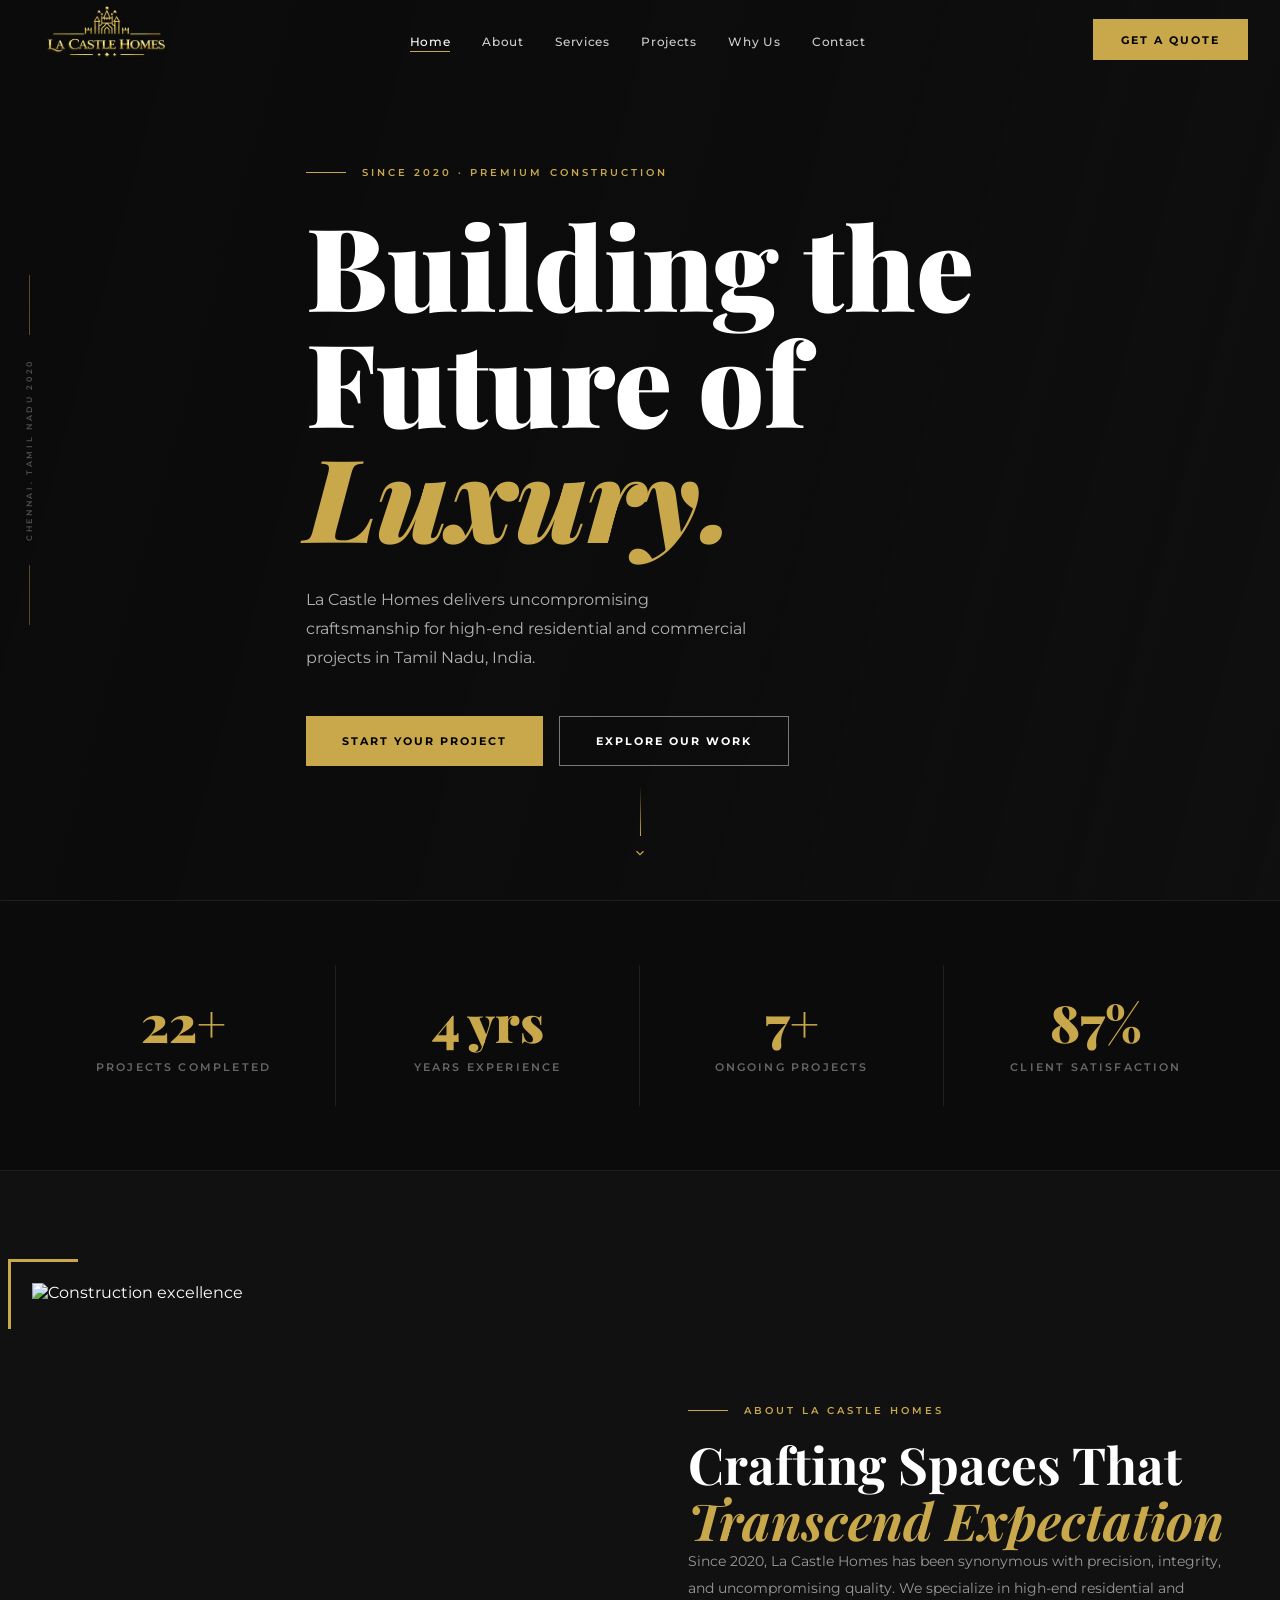
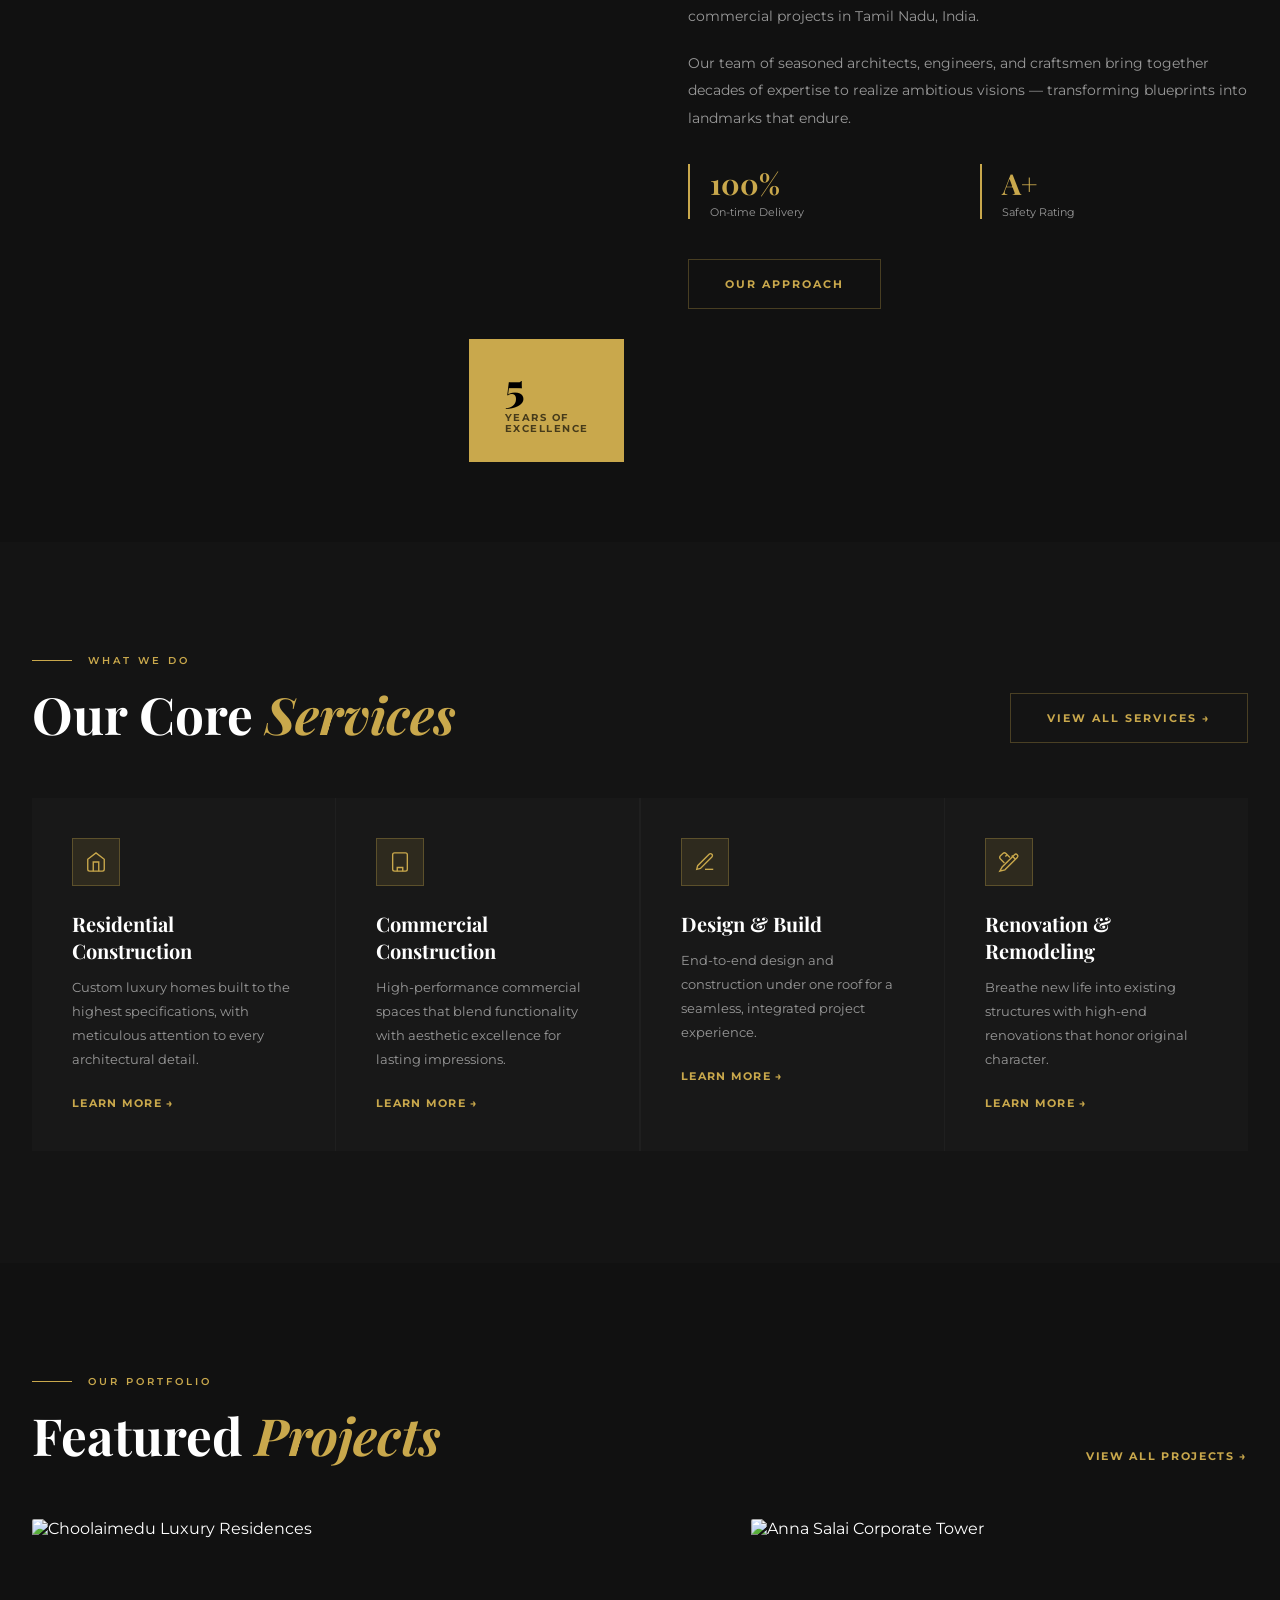
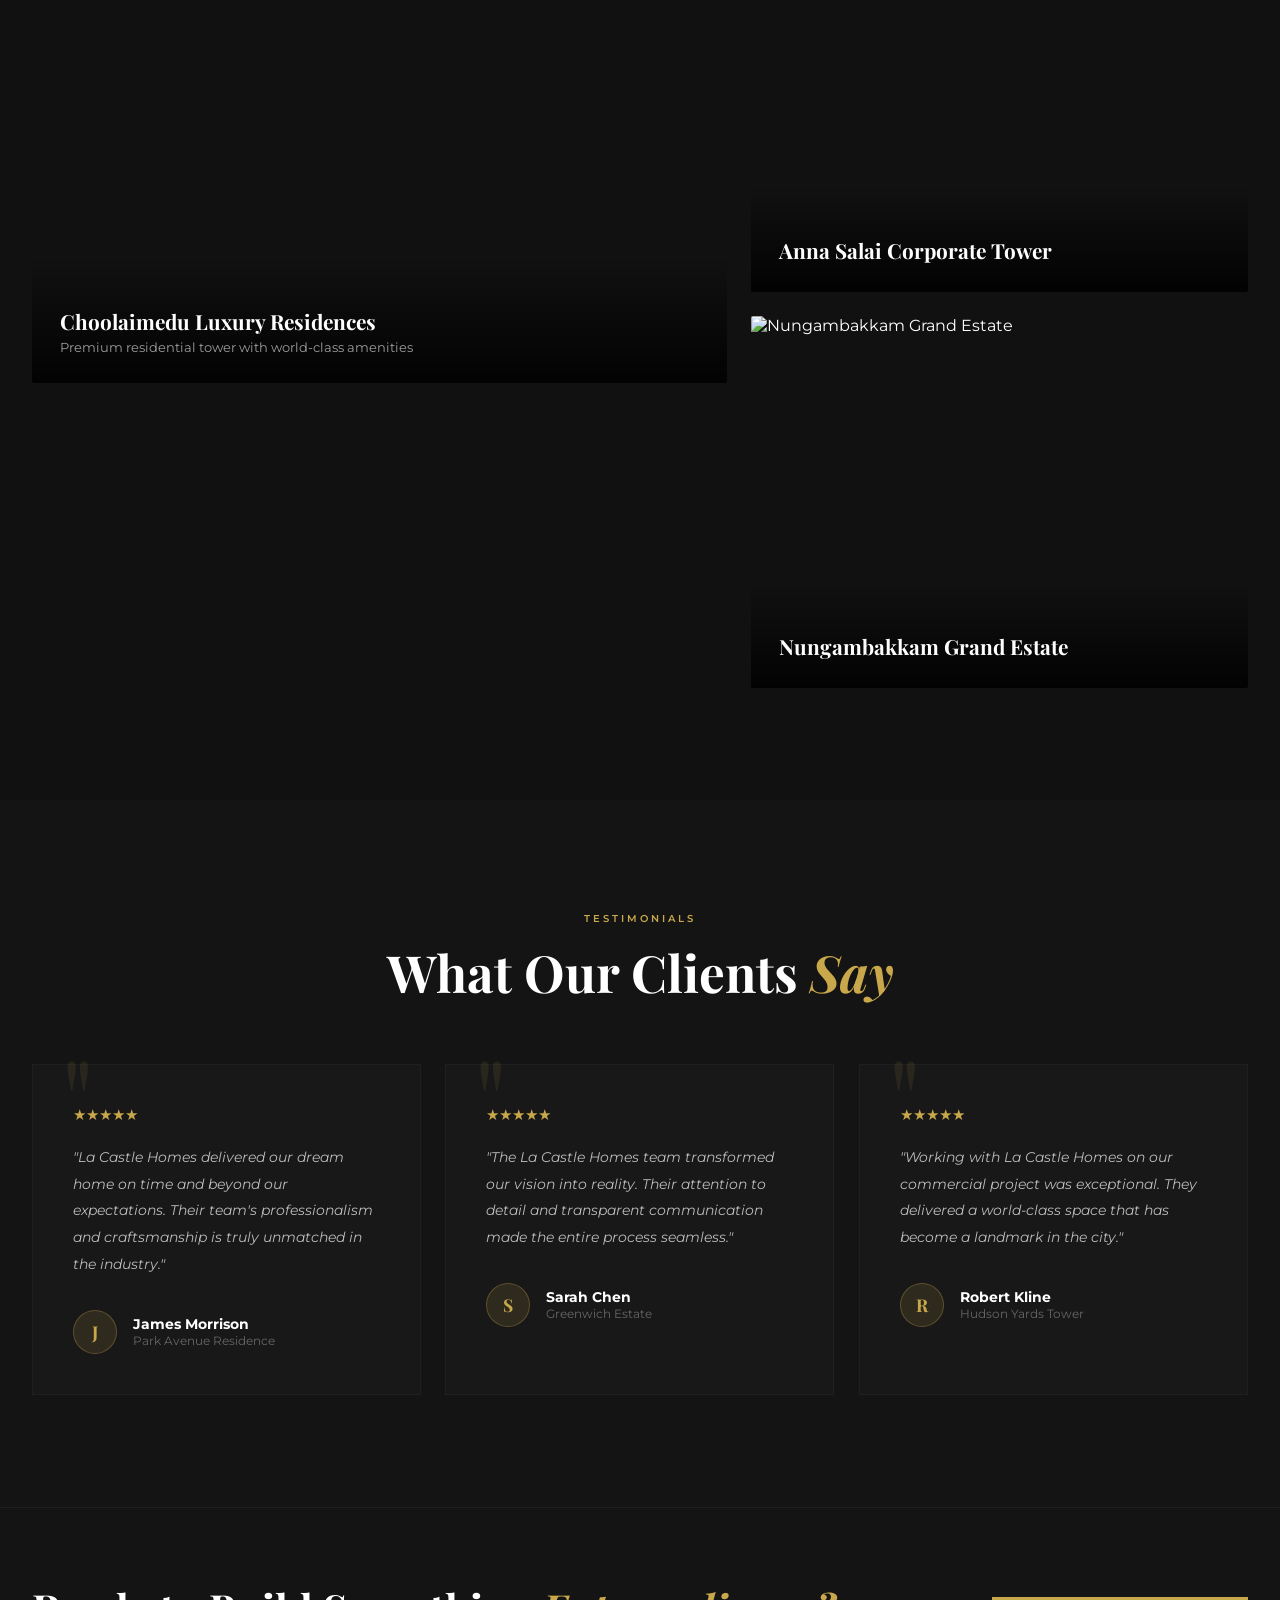
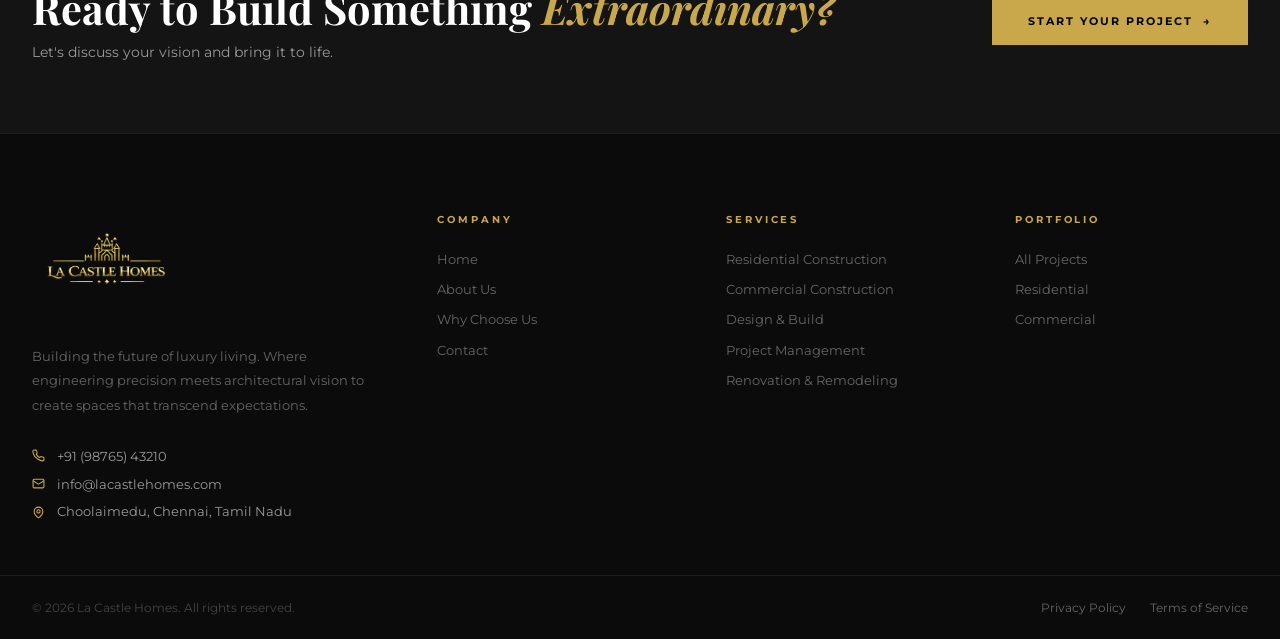
==== commit 4f2f9129: "Apex References Removed" ====
--- a/index.html
+++ b/index.html
@@ -3,11 +3,39 @@
 <head>
   <meta charset="UTF-8">
   <meta name="viewport" content="width=device-width, initial-scale=1.0">
-  <title>La Castle Homes — Building the Future of Luxury</title>
+
+  <title>La Castle Homes — Luxury Construction in Tamil Nadu</title>
+
+  <!-- SEO Description -->
+  <meta name="description" content="La Castle Homes is a premium construction company based in Chennai, building luxury homes and modern architectural projects across Tamil Nadu with quality, innovation, and trusted craftsmanship.">
+
+  <!-- Keywords (optional but useful) -->
+  <meta name="keywords" content="La Castle Homes, construction company Tamil Nadu, luxury home builders Chennai, residential construction, modern homes, building contractors Tamil Nadu">
+
+  <!-- Author -->
+  <meta name="author" content="La Castle Homes">
+
+  <!-- Open Graph (WhatsApp / Facebook / LinkedIn preview) -->
+  <meta property="og:title" content="La Castle Homes — Building the Future of Luxury">
+  <meta property="og:description" content="Premium construction company delivering luxury homes and modern architectural designs across Tamil Nadu.">
+  <meta property="og:type" content="website">
+  <meta property="og:url" content="https://lacastlehomes.com">
+  <meta property="og:image" content="https://lacastlehomes.com/images/preview.png">
+
+  <!-- Twitter preview -->
+  <meta name="twitter:card" content="summary_large_image">
+  <meta name="twitter:title" content="La Castle Homes — Luxury Construction Experts">
+  <meta name="twitter:description" content="Building elegant homes and premium living spaces across Tamil Nadu.">
+  <meta name="twitter:image" content="https://lacastlehomes.com/images/preview.png">
+
+  <!-- CSS Files -->
   <link rel="stylesheet" href="global.css">
   <link rel="stylesheet" href="components.css">
   <link rel="stylesheet" href="home.css">
   <link rel="stylesheet" href="animations.css">
+
+  <!-- Favicon -->
+  <link rel="icon" href="lacastlelogo.png" type="image/png">
 </head>
 <body data-page="home">
 
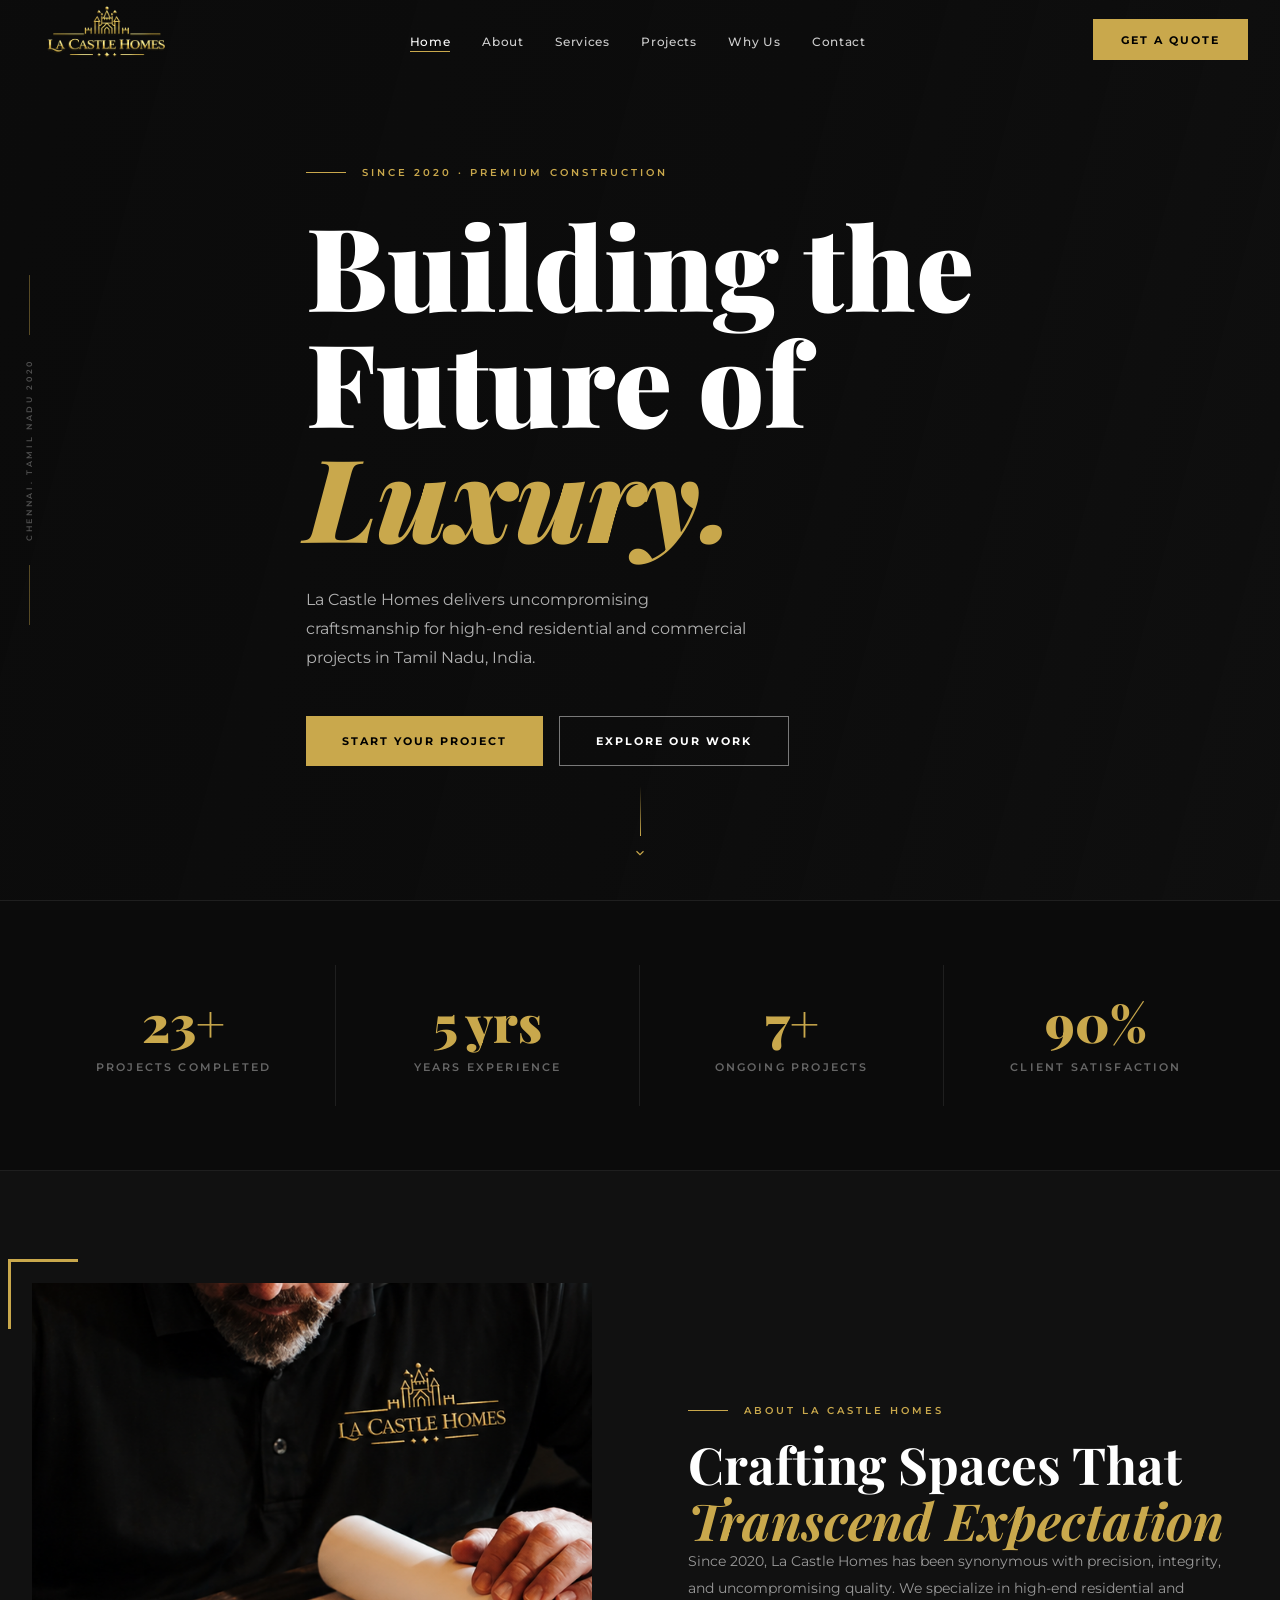
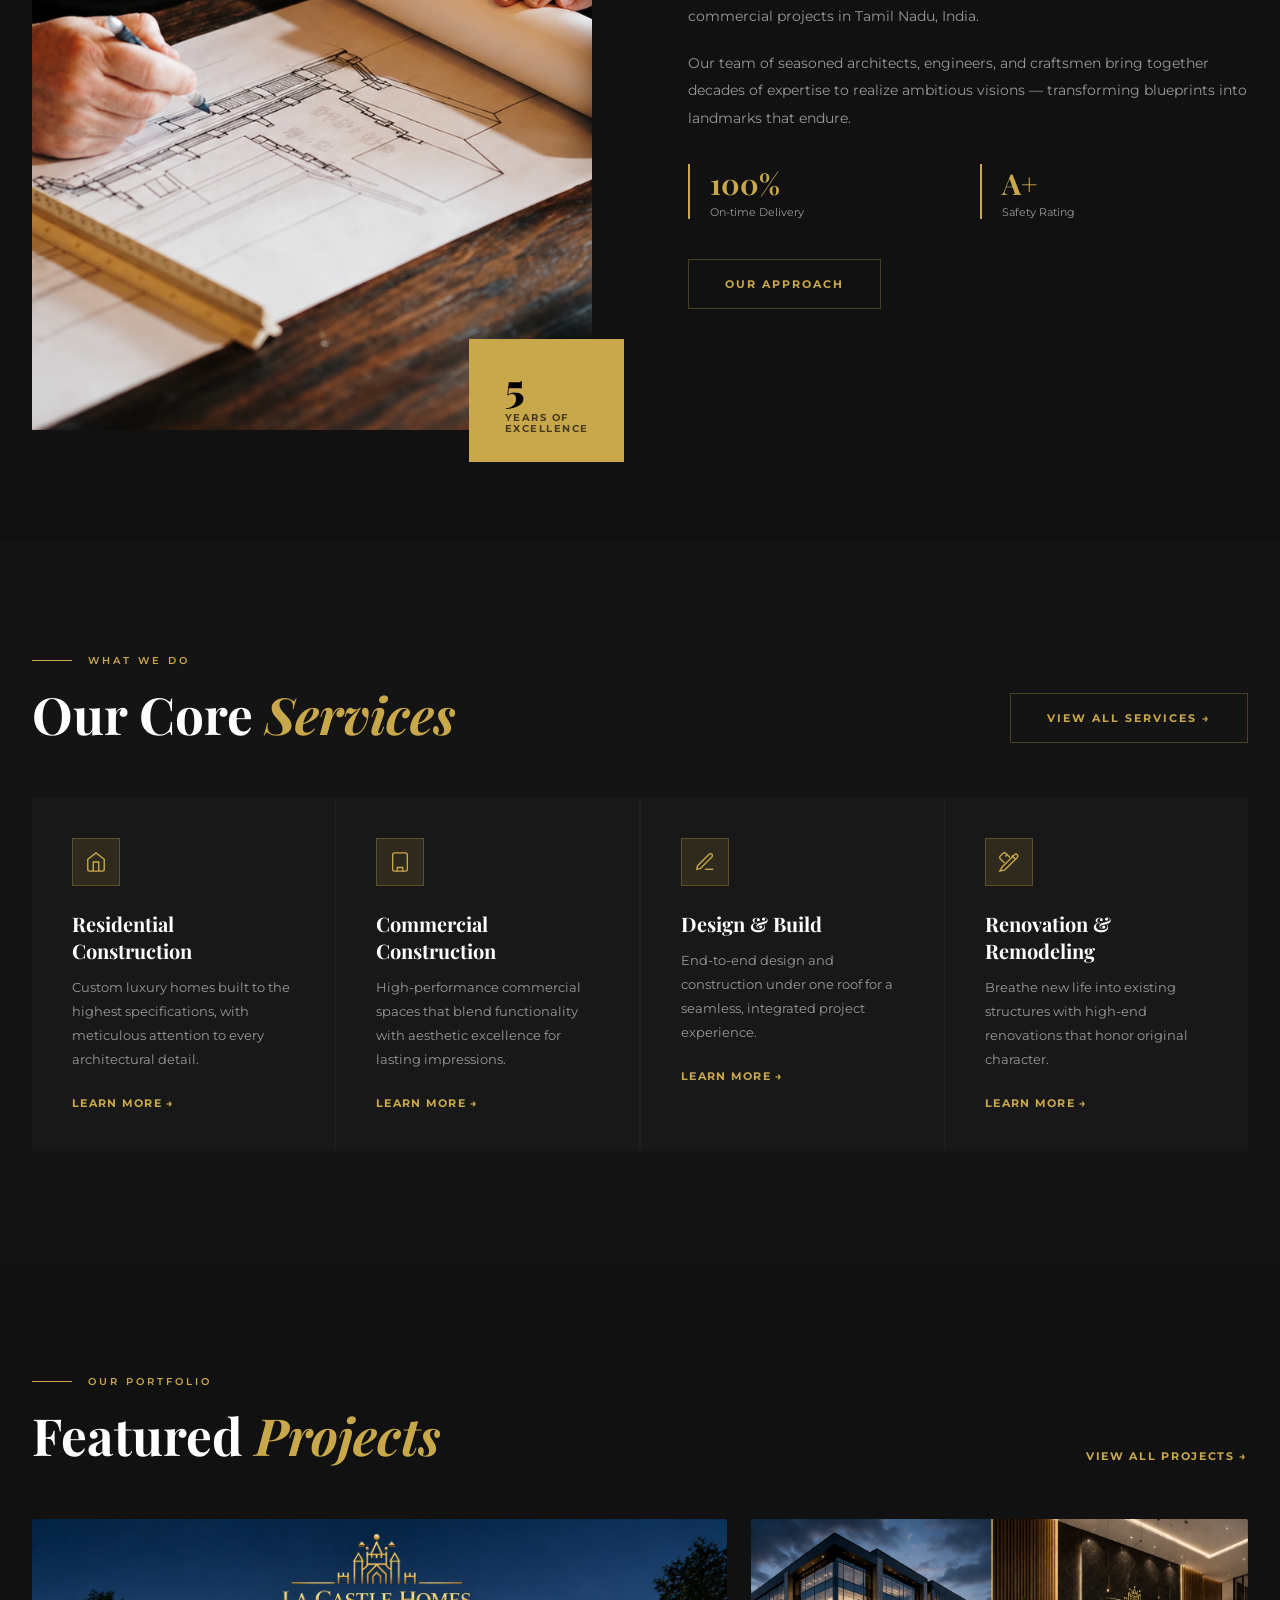
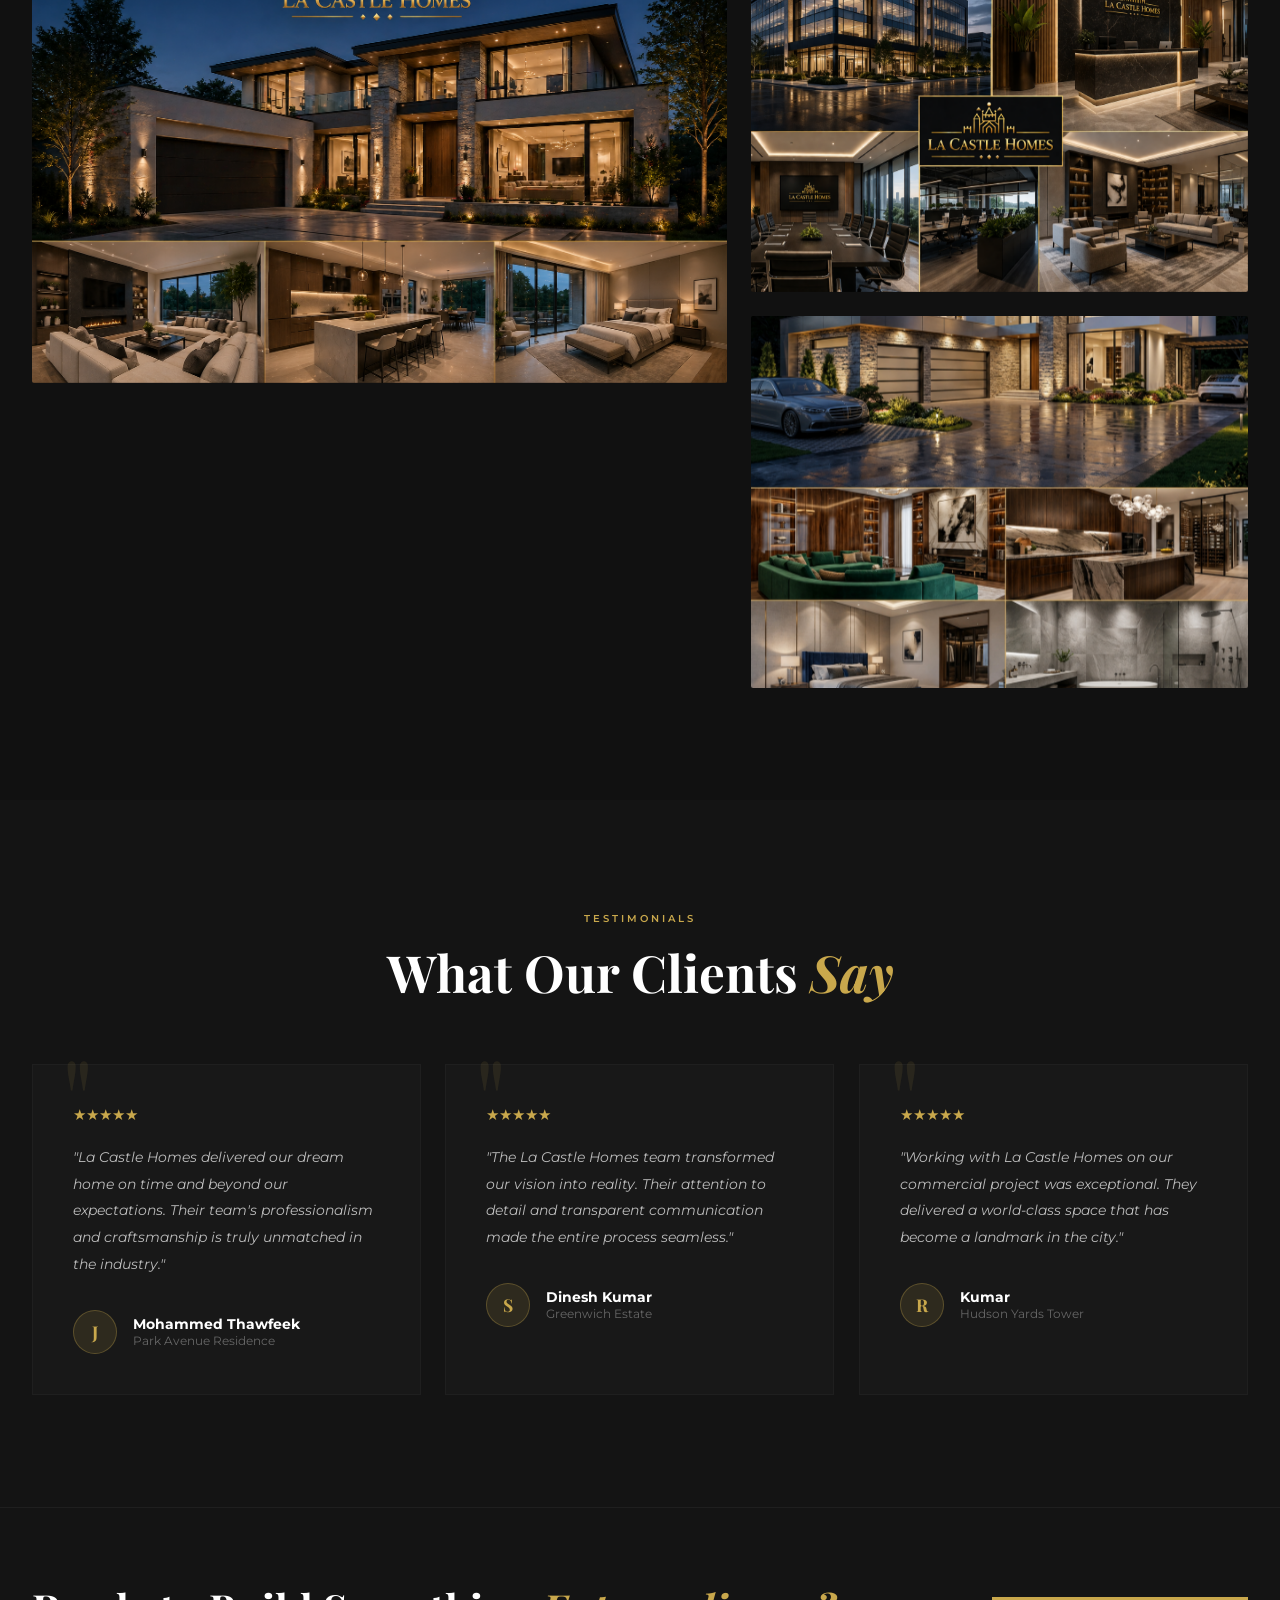
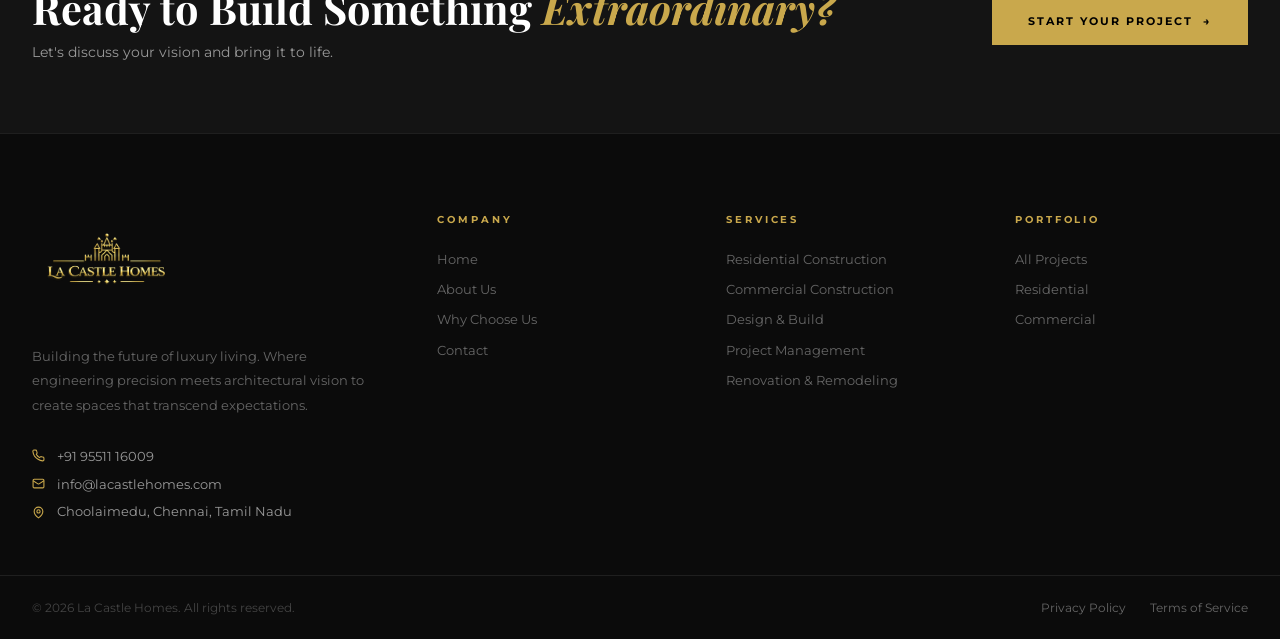
==== commit a604cac7: "Website Images and Content Corrections" ====
--- a/index.html
+++ b/index.html
@@ -107,7 +107,7 @@
         <div class="about-grid">
           <div class="about-image reveal">
             <div class="about-img-wrap">
-              <img src="https://images.unsplash.com/photo-1503387762-592deb58ef4e?w=900&q=80" alt="Construction excellence">
+              <img src="/images/app/artist.png" alt="Construction excellence">
             </div>
             <div class="about-badge">
               <span class="badge-num">5</span>
@@ -191,30 +191,30 @@
         </div>
         <div class="projects-grid">
           <div class="proj-card proj-lg reveal">
-            <img src="https://images.unsplash.com/photo-1600596542815-ffad4c1539a9?w=1000&q=80" alt="Choolaimedu Luxury Residences">
+            <img src="images/app/residential/image3.png" alt="Choolaimedu Luxury Residences">
             <div class="proj-hover-border"></div>
-            <div class="proj-info">
+            <!-- <div class="proj-info">
               <span class="proj-tag">Residential · Chennai</span>
               <h3>Choolaimedu Luxury Residences</h3>
               <p>Premium residential tower with world-class amenities</p>
-            </div>
+            </div> -->
           </div>
           <div class="proj-side">
             <div class="proj-card reveal delay-1">
-              <img src="https://images.unsplash.com/photo-1486325212027-8081e485255e?w=700&q=80" alt="Anna Salai Corporate Tower">
+              <img src="images/app/commerical/commerical-image3.png" alt="Anna Salai Corporate Tower">
               <div class="proj-hover-border"></div>
-              <div class="proj-info">
+              <!-- <div class="proj-info">
                 <span class="proj-tag">Commercial · Chennai</span>
                 <h3>Anna Salai Corporate Tower</h3>
-              </div>
+              </div> -->
             </div>
             <div class="proj-card reveal delay-2">
-              <img src="https://images.unsplash.com/photo-1512917774080-9991f1c4c750?w=700&q=80" alt="Nungambakkam Grand Estate">
+              <img src="images/app/residential/image1.png" alt="Nungambakkam Grand Estate">
               <div class="proj-hover-border"></div>
-              <div class="proj-info">
+              <!-- <div class="proj-info">
                 <span class="proj-tag">Residential · Chennai</span>
                 <h3>Nungambakkam Grand Estate</h3>
-              </div>
+              </div> -->
             </div>
           </div>
         </div>
@@ -235,7 +235,7 @@
             <div class="testi-author">
               <div class="testi-avatar">J</div>
               <div>
-                <strong>James Morrison</strong>
+                <strong>Mohammed Thawfeek</strong>
                 <span>Park Avenue Residence</span>
               </div>
             </div>
@@ -246,7 +246,7 @@
             <div class="testi-author">
               <div class="testi-avatar">S</div>
               <div>
-                <strong>Sarah Chen</strong>
+                <strong>Dinesh Kumar</strong>
                 <span>Greenwich Estate</span>
               </div>
             </div>
@@ -257,7 +257,7 @@
             <div class="testi-author">
               <div class="testi-avatar">R</div>
               <div>
-                <strong>Robert Kline</strong>
+                <strong>Kumar</strong>
                 <span>Hudson Yards Tower</span>
               </div>
             </div>
